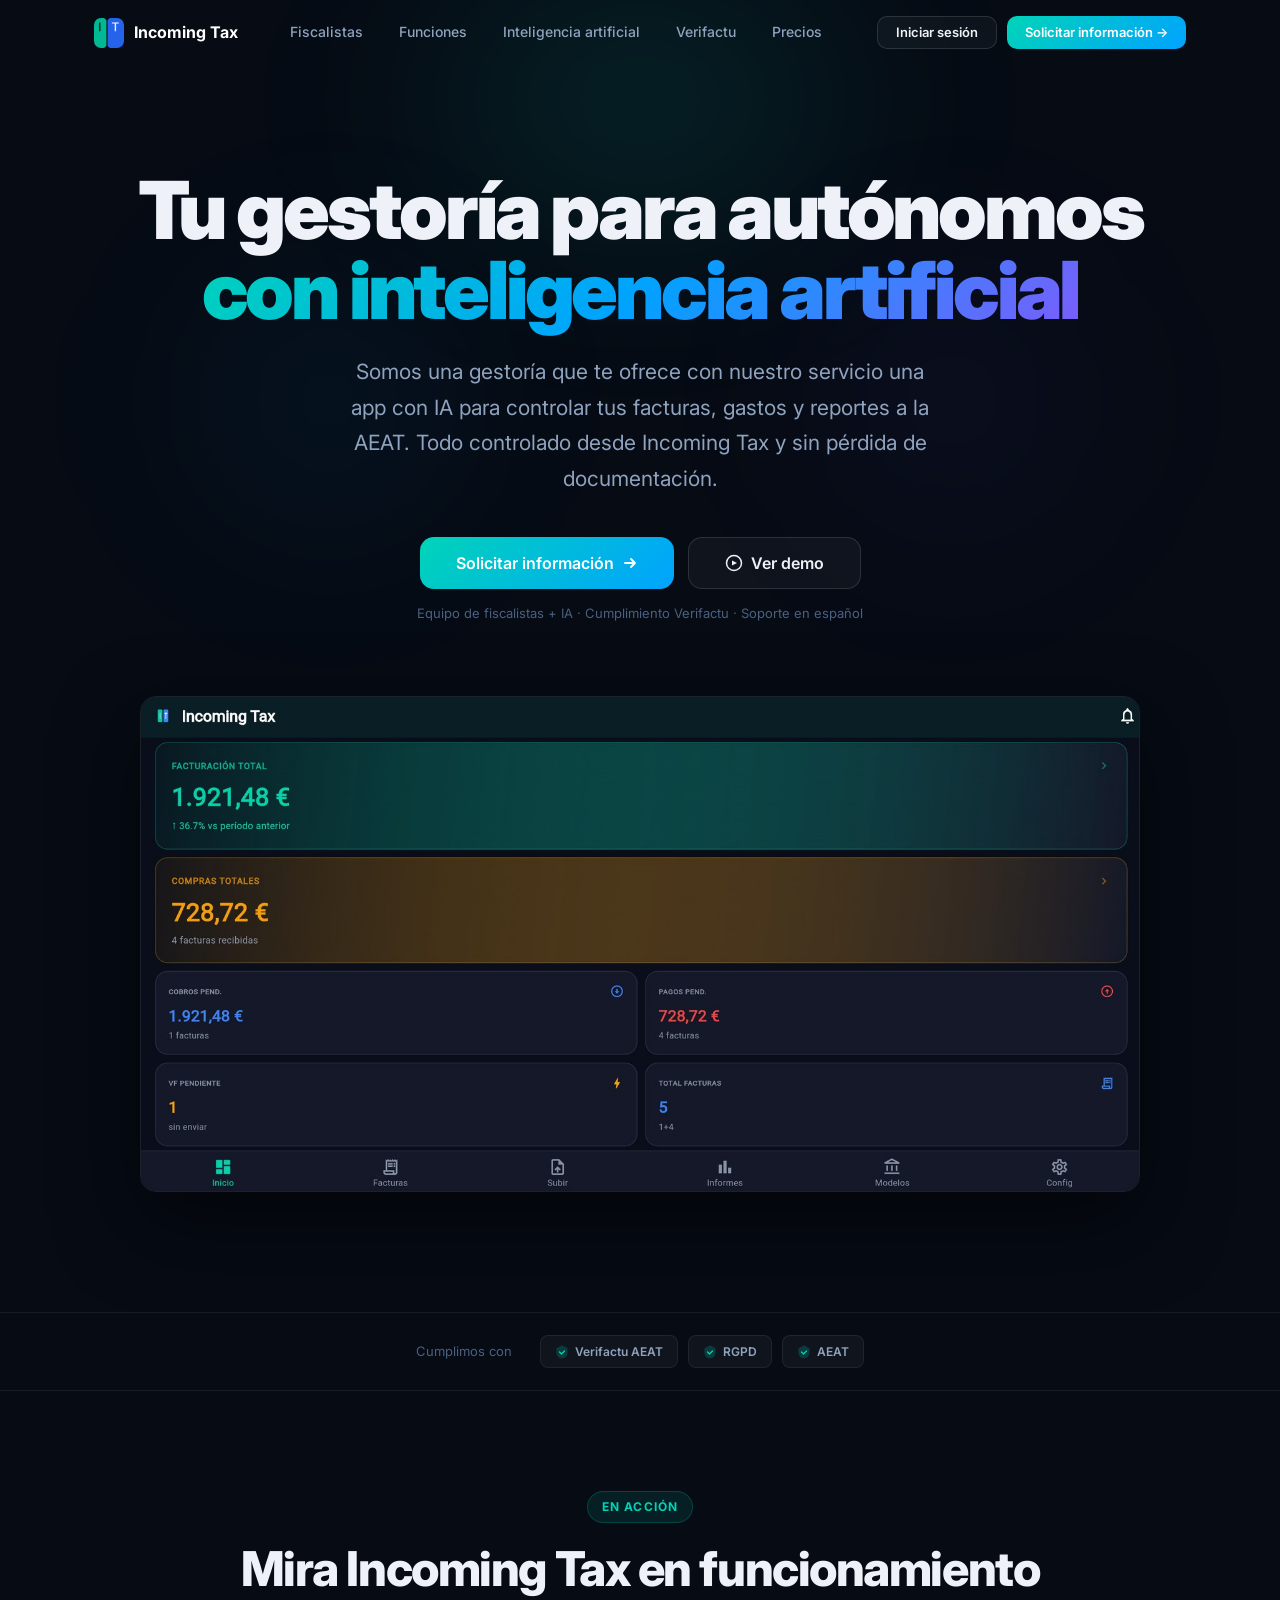
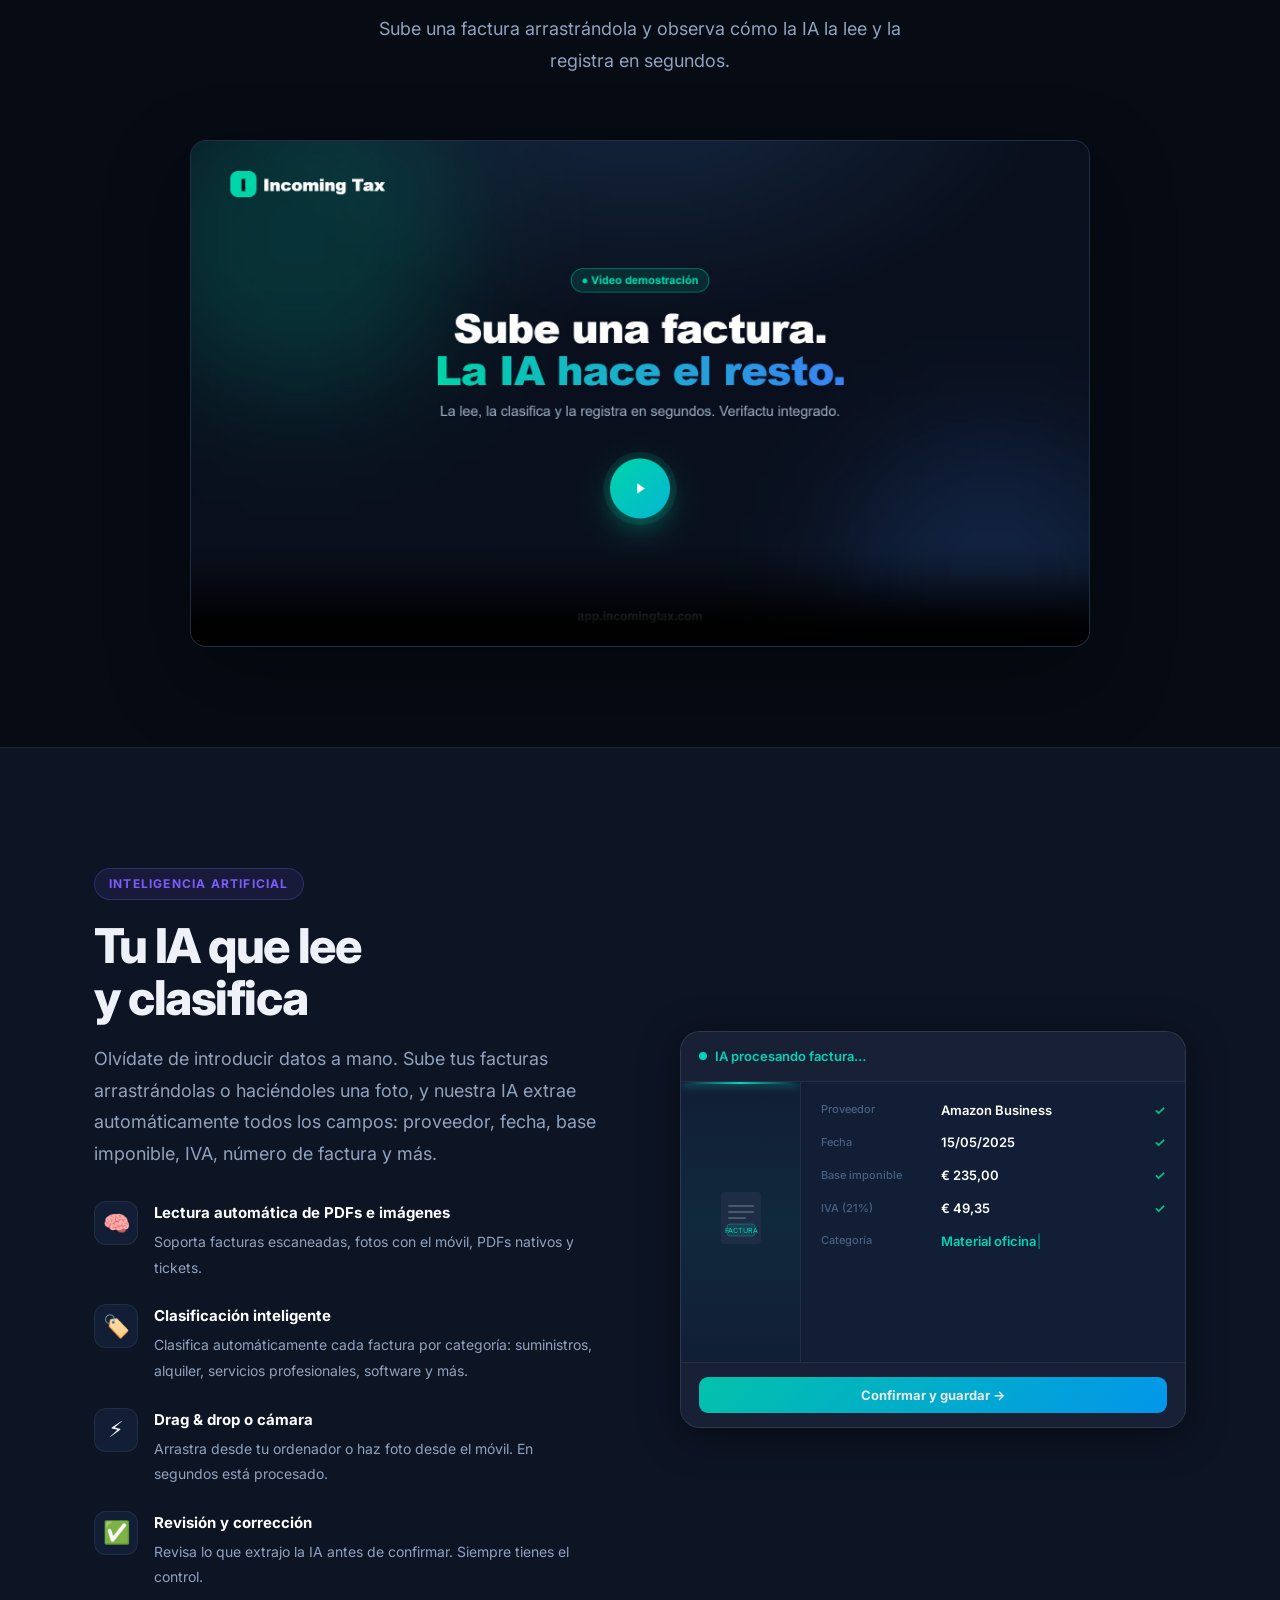
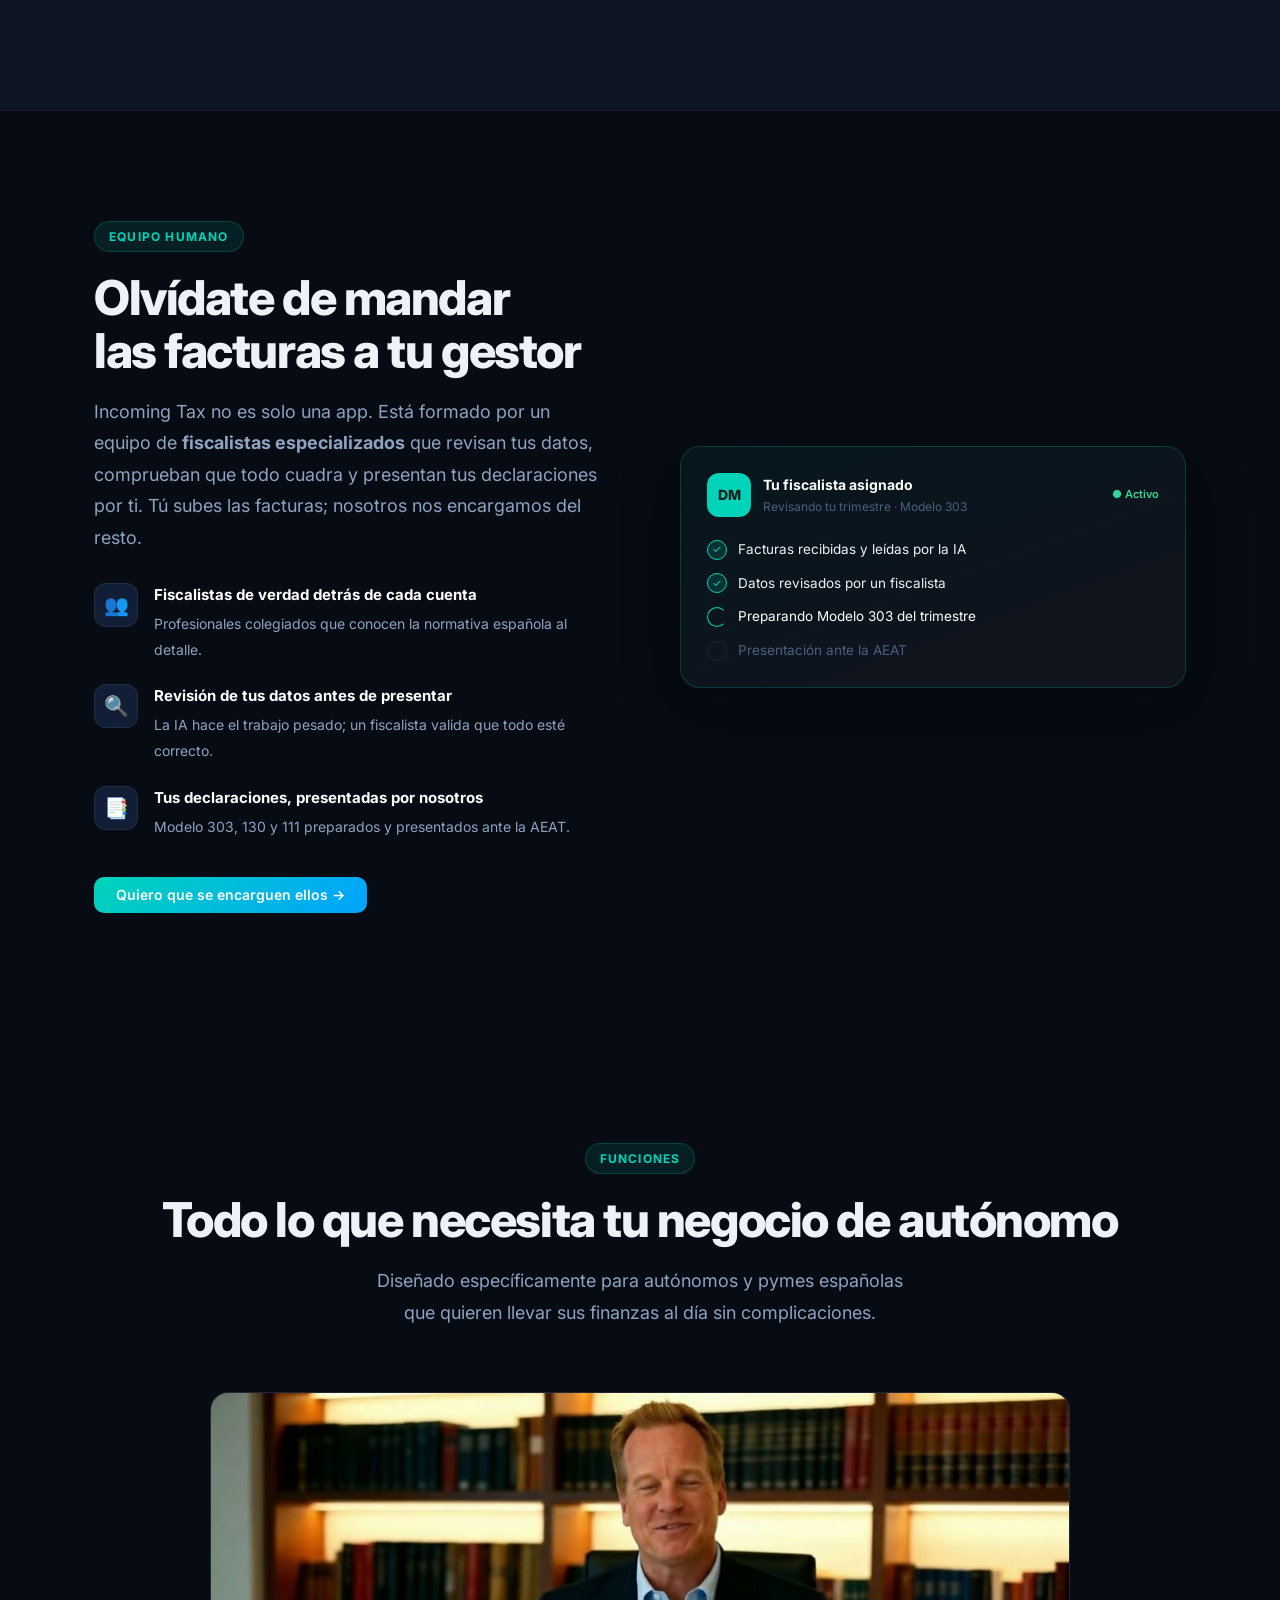
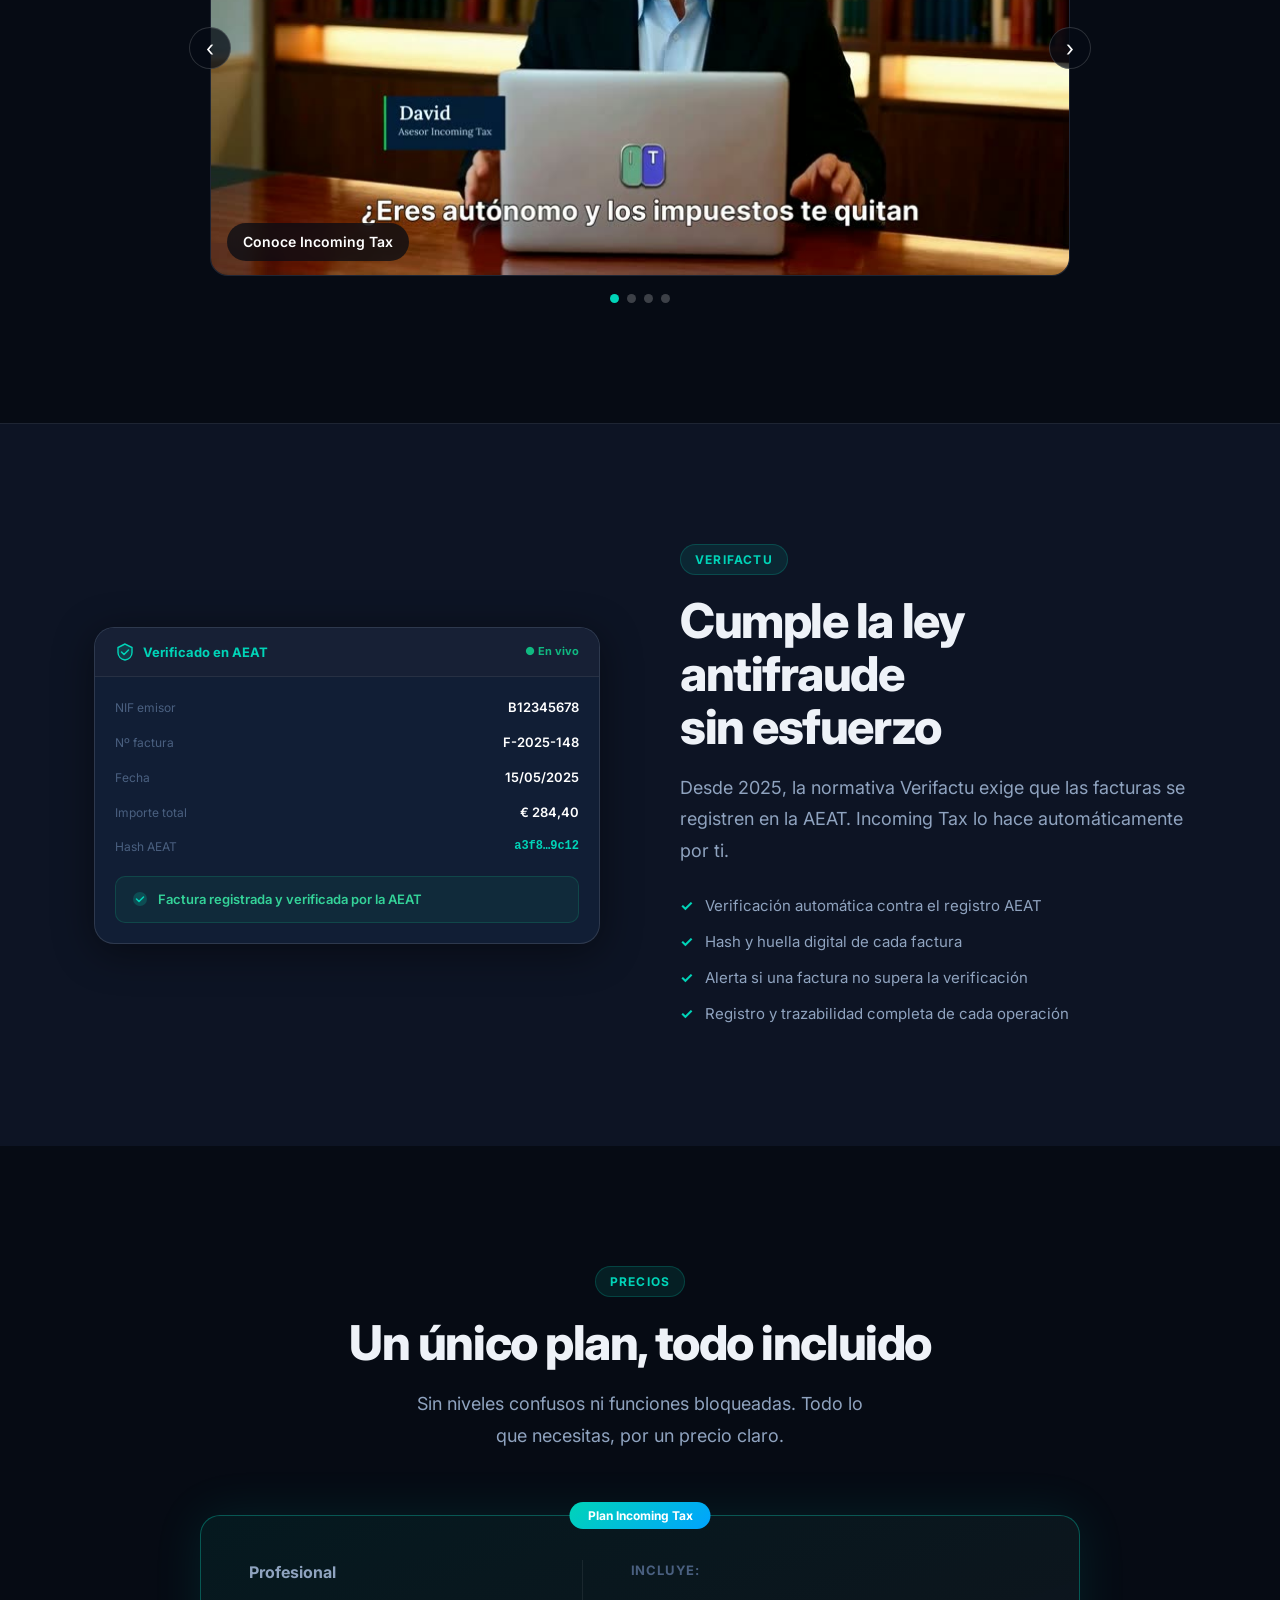
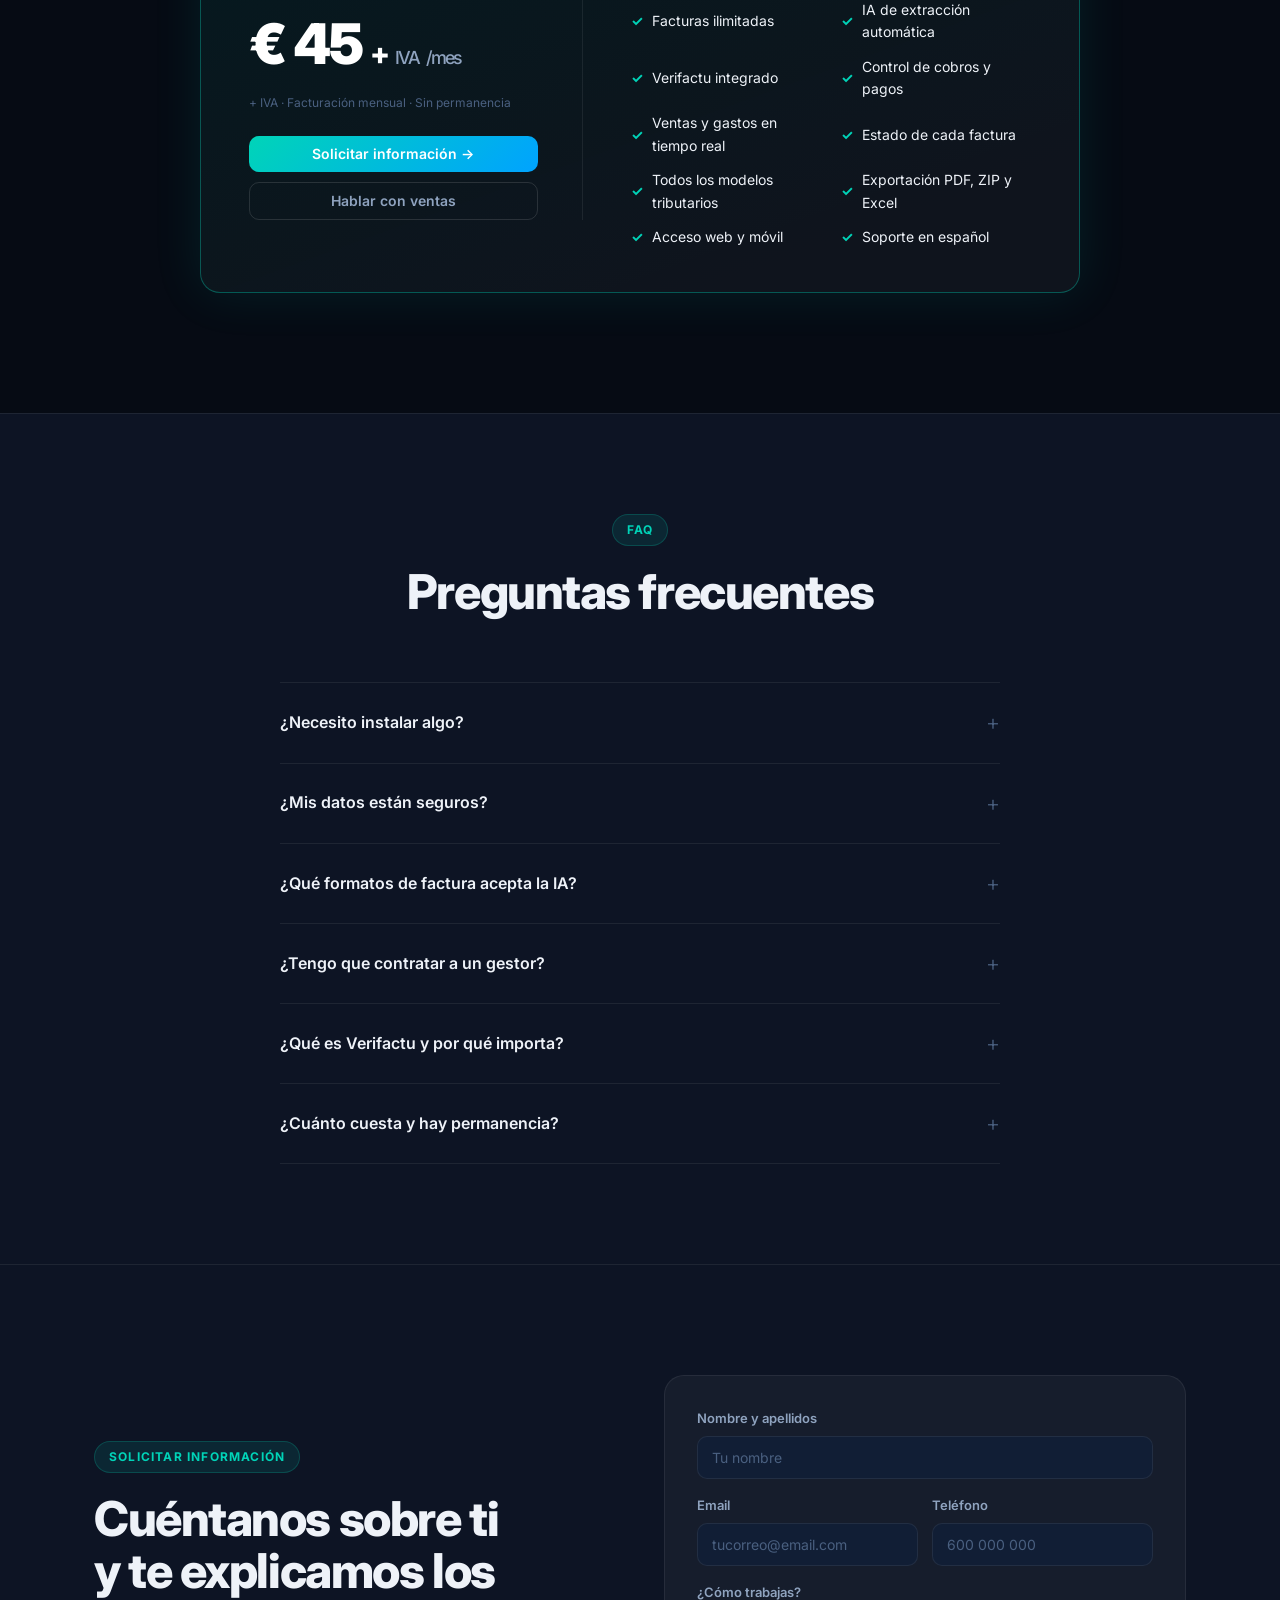
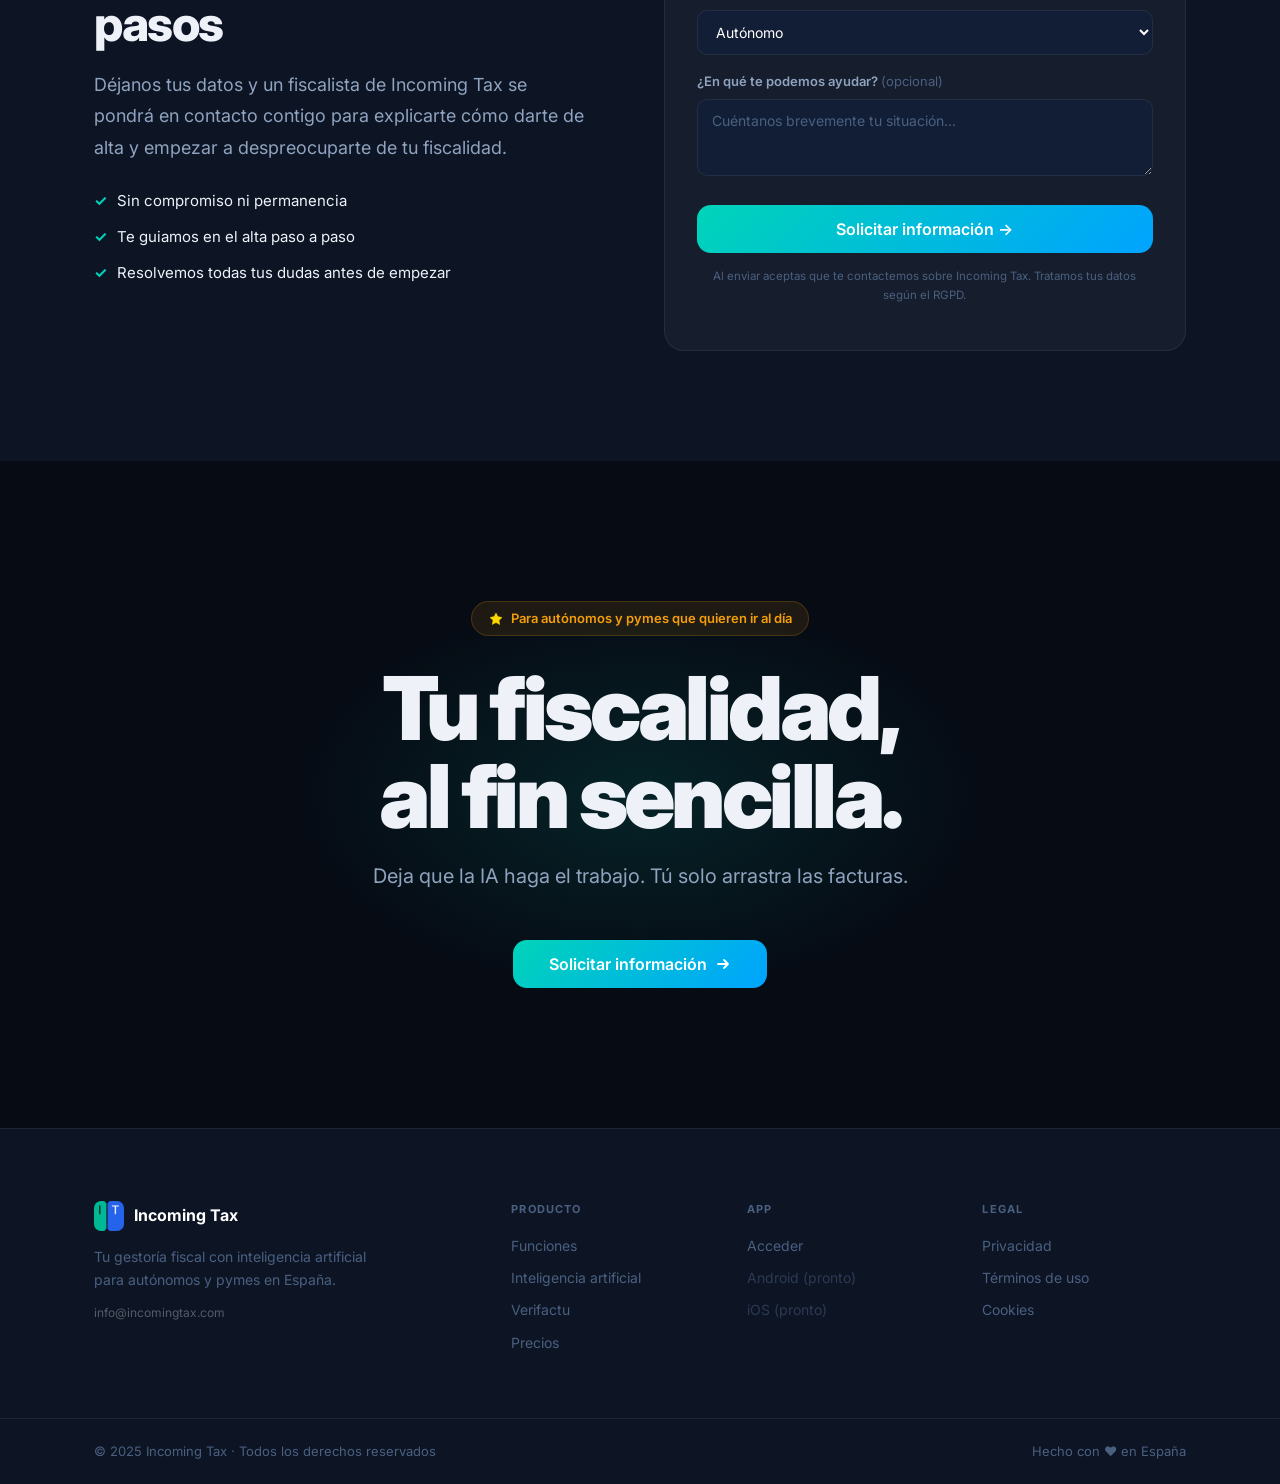
==== index.html @ 14277bed "Simplifica los sellos de cumplimiento: Verifactu AEAT, RGPD y AEAT Quita los sellos de Modelo 303, 1" ====
<!DOCTYPE html>
<html lang="es">
<head>
  <meta charset="UTF-8" />
  <meta name="viewport" content="width=device-width, initial-scale=1.0" />
  <title>Gestoría para autónomos con inteligencia artificial | Incoming Tax</title>
  <meta name="description" content="Gestoría y asesoría fiscal para autónomos con inteligencia artificial. La IA lee tus facturas y prepara tus impuestos: IVA, IRPF y modelos 303, 130, 111 y 115. Verifactu integrado. Online y en español." />
  <meta name="keywords" content="gestoría para autónomos, asesoría fiscal autónomos, gestoría online autónomos, gestoría autónomos IA, modelo 303, modelo 130, IVA autónomo, IRPF autónomo, Verifactu" />
  <meta property="og:title" content="Gestoría para autónomos con IA | Incoming Tax" />
  <meta property="og:description" content="Asesoría fiscal para autónomos con IA: la IA lee tus facturas y prepara tu IVA, IRPF y modelos 303/130/111/115. Verifactu integrado." />
  <meta property="og:type" content="website" />
  <meta property="og:url" content="https://www.incomingtax.com/" />
  <meta property="og:image" content="https://www.incomingtax.com/logo.png" />
  <meta property="og:locale" content="es_ES" />
  <meta name="twitter:card" content="summary_large_image" />
  <meta name="robots" content="index, follow" />
  <link rel="canonical" href="https://www.incomingtax.com/" />
  <link rel="preconnect" href="https://fonts.googleapis.com" />
  <link href="https://fonts.googleapis.com/css2?family=Inter:wght@300;400;500;600;700;800;900&display=swap" rel="stylesheet" />
  <link rel="stylesheet" href="style.css" />
  <link rel="icon" type="image/png" href="logo.png" />
</head>
<body>

  <!-- NAV -->
  <header class="nav" id="nav">
    <div class="nav__inner">
      <a href="#" class="nav__logo">
        <img src="logo.png" alt="Incoming Tax" class="nav__logo-img" />
        <span>Incoming Tax</span>
      </a>
      <nav class="nav__links">
        <a href="#fiscalistas">Fiscalistas</a>
        <a href="#funciones">Funciones</a>
        <a href="#ia">Inteligencia artificial</a>
        <a href="#verifactu">Verifactu</a>
        <a href="#precios">Precios</a>
      </nav>
      <div class="nav__actions">
        <a href="https://app.incomingtax.com" class="btn btn--ghost btn--sm">Iniciar sesión</a>
        <a href="#solicitar" class="btn btn--primary btn--sm">Solicitar información →</a>
      </div>
      <button class="burger" id="burger" aria-label="Menú">
        <span></span><span></span><span></span>
      </button>
    </div>
    <div class="nav__mobile" id="mobileMenu">
      <a href="#fiscalistas">Fiscalistas</a>
      <a href="#funciones">Funciones</a>
      <a href="#ia">Inteligencia artificial</a>
      <a href="#verifactu">Verifactu</a>
      <a href="#precios">Precios</a>
      <a href="https://app.incomingtax.com" class="btn btn--ghost">Iniciar sesión</a>
      <a href="#solicitar" class="btn btn--primary">Solicitar información →</a>
    </div>
  </header>

  <!-- HERO -->
  <section class="hero">
    <div class="hero__glow hero__glow--1"></div>
    <div class="hero__glow hero__glow--2"></div>
    <div class="hero__glow hero__glow--3"></div>
    <div class="container hero__inner">
      <h1 class="hero__title">
        Tu gestoría para autónomos<br>
        <span class="hero__title-gradient">con inteligencia artificial</span>
      </h1>
      <p class="hero__sub">
        Somos una gestoría que te ofrece con nuestro servicio una app con IA para controlar tus facturas, gastos y reportes a la AEAT. Todo controlado desde Incoming Tax y sin pérdida de documentación.
      </p>
      <div class="hero__cta">
        <a href="#solicitar" class="btn btn--primary btn--xl">
          Solicitar información
          <svg width="16" height="16" viewBox="0 0 16 16" fill="none"><path d="M3 8h10M9 4l4 4-4 4" stroke="currentColor" stroke-width="1.8" stroke-linecap="round" stroke-linejoin="round"/></svg>
        </a>
        <a href="#video" class="btn btn--ghost btn--xl">
          <svg width="18" height="18" viewBox="0 0 18 18" fill="none"><circle cx="9" cy="9" r="7.5" stroke="currentColor" stroke-width="1.5"/><path d="M7 6.5L12 9L7 11.5V6.5Z" fill="currentColor"/></svg>
          Ver demo
        </a>
      </div>
      <p class="hero__disclaimer">Equipo de fiscalistas + IA · Cumplimiento Verifactu · Soporte en español</p>

      <!-- CAPTURA REAL DE LA APP -->
      <div class="hero-shot">
        <img src="app-panel.jpg" alt="Panel real de Incoming Tax: facturación, compras, cobros y pagos" />
      </div>
    </div>
  </section>

  <!-- SOCIAL PROOF -->
  <div class="social-proof">
    <div class="container social-proof__inner">
      <span>Cumplimos con</span>
      <div class="badge-row">
        <div class="compliance-badge">
          <svg width="14" height="14" viewBox="0 0 14 14" fill="none"><path d="M7 1L2 3.5v4C2 10.5 4.2 12.8 7 13c2.8-.2 5-2.5 5-5.5v-4L7 1Z" fill="#00D4B8" opacity=".2" stroke="#00D4B8" stroke-width="1.2"/><path d="M4.5 7l2 2 3-3" stroke="#00D4B8" stroke-width="1.3" stroke-linecap="round" stroke-linejoin="round"/></svg>
          Verifactu AEAT
        </div>
        <div class="compliance-badge">
          <svg width="14" height="14" viewBox="0 0 14 14" fill="none"><path d="M7 1L2 3.5v4C2 10.5 4.2 12.8 7 13c2.8-.2 5-2.5 5-5.5v-4L7 1Z" fill="#00D4B8" opacity=".2" stroke="#00D4B8" stroke-width="1.2"/><path d="M4.5 7l2 2 3-3" stroke="#00D4B8" stroke-width="1.3" stroke-linecap="round" stroke-linejoin="round"/></svg>
          RGPD
        </div>
        <div class="compliance-badge">
          <svg width="14" height="14" viewBox="0 0 14 14" fill="none"><path d="M7 1L2 3.5v4C2 10.5 4.2 12.8 7 13c2.8-.2 5-2.5 5-5.5v-4L7 1Z" fill="#00D4B8" opacity=".2" stroke="#00D4B8" stroke-width="1.2"/><path d="M4.5 7l2 2 3-3" stroke="#00D4B8" stroke-width="1.3" stroke-linecap="round" stroke-linejoin="round"/></svg>
          AEAT
        </div>
      </div>
    </div>
  </div>

  <!-- VIDEO DEMO -->
  <section class="video-demo" id="video">
    <div class="container">
      <div class="section-center">
        <div class="label-chip">En acción</div>
        <h2 class="section-title">Mira Incoming Tax en funcionamiento</h2>
        <p class="section-body" style="max-width:560px;margin:0 auto">Sube una factura arrastrándola y observa cómo la IA la lee y la registra en segundos.</p>
      </div>
      <div class="video-frame">
        <div class="video-player" id="videoPlayer">
          <video id="appVideo" controls preload="metadata" playsinline poster="poster.jpg">
            <source src="demo.mp4" type="video/mp4" />
          </video>
        </div>
      </div>
    </div>
  </section>

  <!-- AI SECTION -->
  <section class="ai-section" id="ia">
    <div class="container ai-section__inner">
      <div class="ai-section__text">
        <div class="label-chip label-chip--purple">Inteligencia Artificial</div>
        <h2 class="section-title">Tu IA que lee<br>y clasifica</h2>
        <p class="section-body">Olvídate de introducir datos a mano. Sube tus facturas arrastrándolas o haciéndoles una foto, y nuestra IA extrae automáticamente todos los campos: proveedor, fecha, base imponible, IVA, número de factura y más.</p>
        <ul class="ai-list">
          <li>
            <div class="ai-list__icon">🧠</div>
            <div>
              <strong>Lectura automática de PDFs e imágenes</strong>
              <span>Soporta facturas escaneadas, fotos con el móvil, PDFs nativos y tickets.</span>
            </div>
          </li>
          <li>
            <div class="ai-list__icon">🏷️</div>
            <div>
              <strong>Clasificación inteligente</strong>
              <span>Clasifica automáticamente cada factura por categoría: suministros, alquiler, servicios profesionales, software y más.</span>
            </div>
          </li>
          <li>
            <div class="ai-list__icon">⚡</div>
            <div>
              <strong>Drag & drop o cámara</strong>
              <span>Arrastra desde tu ordenador o haz foto desde el móvil. En segundos está procesado.</span>
            </div>
          </li>
          <li>
            <div class="ai-list__icon">✅</div>
            <div>
              <strong>Revisión y corrección</strong>
              <span>Revisa lo que extrajo la IA antes de confirmar. Siempre tienes el control.</span>
            </div>
          </li>
        </ul>
      </div>
      <div class="ai-section__visual">
        <div class="ai-card">
          <div class="ai-card__header">
            <div class="ai-status">
              <span class="ai-pulse"></span>
              IA procesando factura…
            </div>
          </div>
          <div class="ai-card__body">
            <div class="ai-doc">
              <div class="ai-doc__thumb">
                <svg width="40" height="52" viewBox="0 0 40 52" fill="none"><rect width="40" height="52" rx="4" fill="#1E2D45"/><path d="M8 14h24M8 20h24M8 26h16" stroke="rgba(255,255,255,0.2)" stroke-width="2" stroke-linecap="round"/><rect x="6" y="32" width="28" height="12" rx="3" fill="rgba(0,212,184,0.12)" stroke="rgba(0,212,184,0.3)" stroke-width="1"/><text x="20" y="41" text-anchor="middle" fill="#00D4B8" font-size="7" font-family="Inter">FACTURA</text></svg>
              </div>
              <div class="ai-doc__scan">
                <div class="scan-line"></div>
              </div>
            </div>
            <div class="ai-fields">
              <div class="ai-field ai-field--done">
                <span class="ai-field__label">Proveedor</span>
                <span class="ai-field__val">Amazon Business</span>
                <span class="ai-field__check">✓</span>
              </div>
              <div class="ai-field ai-field--done">
                <span class="ai-field__label">Fecha</span>
                <span class="ai-field__val">15/05/2025</span>
                <span class="ai-field__check">✓</span>
              </div>
              <div class="ai-field ai-field--done">
                <span class="ai-field__label">Base imponible</span>
                <span class="ai-field__val">€ 235,00</span>
                <span class="ai-field__check">✓</span>
              </div>
              <div class="ai-field ai-field--done">
                <span class="ai-field__label">IVA (21%)</span>
                <span class="ai-field__val">€ 49,35</span>
                <span class="ai-field__check">✓</span>
              </div>
              <div class="ai-field ai-field--typing">
                <span class="ai-field__label">Categoría</span>
                <span class="ai-field__val ai-typing">Material oficina<span class="cursor">|</span></span>
              </div>
            </div>
          </div>
          <div class="ai-card__footer">
            <button class="ai-confirm-btn">Confirmar y guardar →</button>
          </div>
        </div>
      </div>
    </div>
  </section>

  <!-- FISCALISTAS -->
  <section class="experts" id="fiscalistas">
    <div class="container experts__inner">
      <div class="experts__text">
        <div class="label-chip label-chip--teal">Equipo humano</div>
        <h2 class="section-title">Olvídate de mandar<br>las facturas a tu gestor</h2>
        <p class="section-body">Incoming Tax no es solo una app. Está formado por un equipo de <strong>fiscalistas especializados</strong> que revisan tus datos, comprueban que todo cuadra y presentan tus declaraciones por ti. Tú subes las facturas; nosotros nos encargamos del resto.</p>
        <ul class="experts__list">
          <li>
            <div class="experts__icon">👥</div>
            <div>
              <strong>Fiscalistas de verdad detrás de cada cuenta</strong>
              <span>Profesionales colegiados que conocen la normativa española al detalle.</span>
            </div>
          </li>
          <li>
            <div class="experts__icon">🔍</div>
            <div>
              <strong>Revisión de tus datos antes de presentar</strong>
              <span>La IA hace el trabajo pesado; un fiscalista valida que todo esté correcto.</span>
            </div>
          </li>
          <li>
            <div class="experts__icon">📑</div>
            <div>
              <strong>Tus declaraciones, presentadas por nosotros</strong>
              <span>Modelo 303, 130 y 111 preparados y presentados ante la AEAT.</span>
            </div>
          </li>
        </ul>
        <a href="#solicitar" class="btn btn--primary" style="margin-top:8px">Quiero que se encarguen ellos →</a>
      </div>
      <div class="experts__visual">
        <div class="experts__card">
          <div class="experts__card-head">
            <span class="experts__avatar" style="background:#00D4B8">DM</span>
            <div>
              <div class="experts__name">Tu fiscalista asignado</div>
              <div class="experts__role">Revisando tu trimestre · Modelo 303</div>
            </div>
            <span class="experts__live">● Activo</span>
          </div>
          <div class="experts__steps">
            <div class="experts__step done"><span>✓</span> Facturas recibidas y leídas por la IA</div>
            <div class="experts__step done"><span>✓</span> Datos revisados por un fiscalista</div>
            <div class="experts__step doing"><span></span> Preparando Modelo 303 del trimestre</div>
            <div class="experts__step"><span></span> Presentación ante la AEAT</div>
          </div>
        </div>
      </div>
    </div>
  </section>

  <!-- FEATURES GRID -->
  <section class="features" id="funciones">
    <div class="container">
      <div class="section-center">
        <div class="label-chip">Funciones</div>
        <h2 class="section-title">Todo lo que necesita tu negocio de autónomo</h2>
        <p class="section-body" style="max-width:540px;margin:0 auto">Diseñado específicamente para autónomos y pymes españolas que quieren llevar sus finanzas al día sin complicaciones.</p>
      </div>
      <div class="video-carousel" id="videoCarousel">
        <button class="vc-arrow vc-arrow--prev" aria-label="Vídeo anterior">&#8249;</button>
        <div class="vc-track">
          <div class="vc-slide" data-full="videos/full-1.mp4" data-title="Conoce Incoming Tax">
            <video class="vc-teaser" src="videos/teaser-1.mp4" poster="videos/poster-1.jpg" muted loop playsinline preload="metadata"></video>
            <div class="vc-caption">Conoce Incoming Tax</div>
            <div class="vc-play">&#9654;</div>
          </div>
          <div class="vc-slide" data-full="videos/full-2.mp4" data-title="Construcción: adiós al caos de facturas">
            <video class="vc-teaser" src="videos/teaser-2.mp4" poster="videos/poster-2.jpg" muted loop playsinline preload="metadata"></video>
            <div class="vc-caption">Construcción: adiós al caos de facturas</div>
            <div class="vc-play">&#9654;</div>
          </div>
          <div class="vc-slide" data-full="videos/full-3.mp4" data-title="Empresaria: liderazgo y control">
            <video class="vc-teaser" src="videos/teaser-3.mp4" poster="videos/poster-3.jpg" muted loop playsinline preload="metadata"></video>
            <div class="vc-caption">Empresaria: liderazgo y control</div>
            <div class="vc-play">&#9654;</div>
          </div>
          <div class="vc-slide" data-full="videos/full-4.mp4" data-title="Peluquería: control total con IA">
            <video class="vc-teaser" src="videos/teaser-4.mp4" poster="videos/poster-4.jpg" muted loop playsinline preload="metadata"></video>
            <div class="vc-caption">Peluquería: control total con IA</div>
            <div class="vc-play">&#9654;</div>
          </div>
        </div>
        <button class="vc-arrow vc-arrow--next" aria-label="Vídeo siguiente">&#8250;</button>
        <div class="vc-dots" role="tablist"></div>
      </div>
      <div class="vc-modal" id="vcModal" hidden>
        <div class="vc-modal__backdrop"></div>
        <div class="vc-modal__box">
          <button class="vc-modal__close" aria-label="Cerrar">&#10005;</button>
          <video id="vcModalVideo" controls playsinline></video>
        </div>
      </div>
      </div>
    </div>
  </section>

  <!-- VERIFACTU -->
  <section class="verifactu" id="verifactu">
    <div class="container verifactu__inner">
      <div class="verifactu__visual">
        <div class="vf-card">
          <div class="vf-card__header">
            <div class="vf-logo">
              <svg width="20" height="20" viewBox="0 0 20 20" fill="none"><path d="M10 2L3 5.5v5C3 14.5 6 17.4 10 18c4-.6 7-3.5 7-7.5v-5L10 2Z" fill="rgba(0,212,184,0.15)" stroke="#00D4B8" stroke-width="1.4"/><path d="M6.5 10l2.5 2.5 4.5-4.5" stroke="#00D4B8" stroke-width="1.5" stroke-linecap="round" stroke-linejoin="round"/></svg>
              Verificado en AEAT
            </div>
            <span class="vf-live">● En vivo</span>
          </div>
          <div class="vf-rows">
            <div class="vf-row">
              <span class="vf-row__label">NIF emisor</span>
              <span class="vf-row__val">B12345678</span>
            </div>
            <div class="vf-row">
              <span class="vf-row__label">Nº factura</span>
              <span class="vf-row__val">F-2025-148</span>
            </div>
            <div class="vf-row">
              <span class="vf-row__label">Fecha</span>
              <span class="vf-row__val">15/05/2025</span>
            </div>
            <div class="vf-row">
              <span class="vf-row__label">Importe total</span>
              <span class="vf-row__val">€ 284,40</span>
            </div>
            <div class="vf-row">
              <span class="vf-row__label">Hash AEAT</span>
              <span class="vf-row__val vf-hash">a3f8…9c12</span>
            </div>
          </div>
          <div class="vf-status">
            <svg width="16" height="16" viewBox="0 0 16 16" fill="none"><circle cx="8" cy="8" r="7" fill="#00D4B8" opacity=".2"/><path d="M4.5 8l2.5 2.5 4.5-4.5" stroke="#00D4B8" stroke-width="1.5" stroke-linecap="round" stroke-linejoin="round"/></svg>
            Factura registrada y verificada por la AEAT
          </div>
        </div>
      </div>
      <div class="verifactu__text">
        <div class="label-chip label-chip--teal">Verifactu</div>
        <h2 class="section-title">Cumple la ley antifraude<br>sin esfuerzo</h2>
        <p class="section-body">Desde 2025, la normativa Verifactu exige que las facturas se registren en la AEAT. Incoming Tax lo hace automáticamente por ti.</p>
        <ul class="vf-list">
          <li><span>✓</span> Verificación automática contra el registro AEAT</li>
          <li><span>✓</span> Hash y huella digital de cada factura</li>
          <li><span>✓</span> Alerta si una factura no supera la verificación</li>
          <li><span>✓</span> Registro y trazabilidad completa de cada operación</li>
        </ul>
      </div>
    </div>
  </section>

  <!-- PRECIOS -->
  <section class="pricing" id="precios">
    <div class="container">
      <div class="section-center">
        <div class="label-chip">Precios</div>
        <h2 class="section-title">Un único plan, todo incluido</h2>
        <p class="section-body" style="max-width:480px;margin:0 auto">Sin niveles confusos ni funciones bloqueadas. Todo lo que necesitas, por un precio claro.</p>
      </div>
      <div class="pricing-single">
        <div class="price-card price-card--featured price-card--single">
          <div class="price-card__badge">Plan Incoming Tax</div>
          <div class="price-single__layout">
            <div class="price-single__left">
              <div class="price-card__name">Profesional</div>
              <div class="price-card__price">€ 45 <span class="price-card__plus">+</span> <span>IVA</span> <span>/mes</span></div>
              <div class="price-card__sub">+ IVA · Facturación mensual · Sin permanencia</div>
              <a href="#solicitar" class="btn btn--primary btn--full" style="margin-top:24px">Solicitar información →</a>
              <a href="mailto:dmorenog@incomingtax.com" class="btn btn--outline btn--full" style="margin-top:10px">Hablar con ventas</a>
            </div>
            <div class="price-single__right">
              <div class="price-single__title">Incluye:</div>
              <ul class="price-features price-features--grid">
                <li class="ok">Facturas ilimitadas</li>
                <li class="ok">IA de extracción automática</li>
                <li class="ok">Verifactu integrado</li>
                <li class="ok">Control de cobros y pagos</li>
                <li class="ok">Ventas y gastos en tiempo real</li>
                <li class="ok">Estado de cada factura</li>
                <li class="ok">Todos los modelos tributarios</li>
                <li class="ok">Exportación PDF, ZIP y Excel</li>
                <li class="ok">Acceso web y móvil</li>
                <li class="ok">Soporte en español</li>
              </ul>
            </div>
          </div>
        </div>
      </div>
    </div>
  </section>

  <!-- FAQ -->
  <section class="faq">
    <div class="container faq__inner">
      <div class="section-center">
        <div class="label-chip">FAQ</div>
        <h2 class="section-title">Preguntas frecuentes</h2>
      </div>
      <div class="faq-list">
        <details class="faq-item">
          <summary>¿Necesito instalar algo?</summary>
          <p>No. Incoming Tax funciona directamente en tu navegador. También puedes acceder desde el móvil con la misma URL — funciona como una app nativa.</p>
        </details>
        <details class="faq-item">
          <summary>¿Mis datos están seguros?</summary>
          <p>Sí. Todos los datos se almacenan cifrados en servidores en Europa. Cumplimos el RGPD desde el primer día. Nunca vendemos ni compartimos tus datos.</p>
        </details>
        <details class="faq-item">
          <summary>¿Qué formatos de factura acepta la IA?</summary>
          <p>PDF nativos, PDFs escaneados, JPG, PNG y fotos hechas con el móvil. Si la factura es legible, la IA la procesa.</p>
        </details>
        <details class="faq-item">
          <summary>¿Tengo que contratar a un gestor?</summary>
          <p>Incoming Tax no sustituye a un asesor fiscal para casos complejos, pero para la gran mayoría de autónomos y pymes pequeñas es suficiente para llevar las cuentas al día y presentar las declaraciones trimestrales.</p>
        </details>
        <details class="faq-item">
          <summary>¿Qué es Verifactu y por qué importa?</summary>
          <p>Verifactu es el sistema de la AEAT que exige registrar cada factura emitida en tiempo real. Es obligatorio a partir de 2025 para muchas empresas. Incoming Tax lo gestiona automáticamente para que no tengas que preocuparte.</p>
        </details>
        <details class="faq-item">
          <summary>¿Cuánto cuesta y hay permanencia?</summary>
          <p>El plan Profesional cuesta 45 € al mes + IVA, con todas las funciones incluidas. Sin permanencia: puedes cancelar cuando quieras y mantienes el acceso hasta el final del período pagado.</p>
        </details>
      </div>
    </div>
  </section>

  <!-- SOLICITAR ACCESO (FORMULARIO) -->
  <section class="access" id="solicitar">
    <div class="container access__inner">
      <div class="access__text">
        <div class="label-chip label-chip--teal">Solicitar información</div>
        <h2 class="section-title">Cuéntanos sobre ti<br>y te explicamos los pasos</h2>
        <p class="section-body">Déjanos tus datos y un fiscalista de Incoming Tax se pondrá en contacto contigo para explicarte cómo darte de alta y empezar a despreocuparte de tu fiscalidad.</p>
        <ul class="access__points">
          <li><span>✓</span> Sin compromiso ni permanencia</li>
          <li><span>✓</span> Te guiamos en el alta paso a paso</li>
          <li><span>✓</span> Resolvemos todas tus dudas antes de empezar</li>
        </ul>
      </div>
      <div class="access__form-wrap">
        <form class="access-form" id="accessForm" action="https://formspree.io/f/mjgzdjvb" method="POST">
          <div class="access-form__row">
            <label>Nombre y apellidos
              <input type="text" name="nombre" required placeholder="Tu nombre" />
            </label>
          </div>
          <div class="access-form__row access-form__row--2">
            <label>Email
              <input type="email" name="email" required placeholder="tucorreo@email.com" />
            </label>
            <label>Teléfono
              <input type="tel" name="telefono" placeholder="600 000 000" />
            </label>
          </div>
          <div class="access-form__row">
            <label>¿Cómo trabajas?
              <select name="tipo">
                <option value="Autónomo">Autónomo</option>
                <option value="Pyme / Sociedad">Pyme / Sociedad</option>
                <option value="Aún no estoy dado de alta">Aún no estoy dado de alta</option>
                <option value="Otro">Otro</option>
              </select>
            </label>
          </div>
          <div class="access-form__row">
            <label>¿En qué te podemos ayudar? <span class="opt">(opcional)</span>
              <textarea name="mensaje" rows="3" placeholder="Cuéntanos brevemente tu situación..."></textarea>
            </label>
          </div>
          <input type="hidden" name="_subject" value="Nueva solicitud de acceso · Incoming Tax" />
          <button type="submit" class="btn btn--primary btn--full btn--xl">Solicitar información →</button>
          <p class="access-form__legal">Al enviar aceptas que te contactemos sobre Incoming Tax. Tratamos tus datos según el RGPD.</p>
          <p class="access-form__msg" id="formMsg" role="status"></p>
        </form>
      </div>
    </div>
  </section>

  <!-- FINAL CTA -->
  <section class="final-cta">
    <div class="final-cta__glow"></div>
    <div class="container final-cta__inner">
      <div class="final-cta__badge">
        <svg width="16" height="16" viewBox="0 0 16 16" fill="none"><path d="M8 2l1.8 3.6L14 6.5l-3 2.9.7 4.1L8 11.5l-3.7 1.9.7-4.1L2 6.5l4.2-.9L8 2Z" fill="#FFD700" stroke="#FFD700" stroke-width=".5" stroke-linejoin="round"/></svg>
        Para autónomos y pymes que quieren ir al día
      </div>
      <h2 class="final-cta__title">Tu fiscalidad,<br>al fin sencilla.</h2>
      <p class="final-cta__sub">Deja que la IA haga el trabajo. Tú solo arrastra las facturas.</p>
      <a href="#solicitar" class="btn btn--primary btn--xl">
        Solicitar información
        <svg width="16" height="16" viewBox="0 0 16 16" fill="none"><path d="M3 8h10M9 4l4 4-4 4" stroke="currentColor" stroke-width="1.8" stroke-linecap="round" stroke-linejoin="round"/></svg>
      </a>
    </div>
  </section>

  <!-- FOOTER -->
  <footer class="footer">
    <div class="container footer__inner">
      <div class="footer__brand">
        <a href="#" class="nav__logo">
          <img src="logo.png" alt="Incoming Tax" class="nav__logo-img" />
          <span style="color:#fff;font-size:16px;font-weight:700">Incoming Tax</span>
        </a>
        <p>Tu gestoría fiscal con inteligencia artificial<br>para autónomos y pymes en España.</p>
        <p style="margin-top:12px;color:rgba(255,255,255,0.3);font-size:12px">info@incomingtax.com</p>
      </div>
      <div class="footer__nav">
        <div class="footer__col">
          <h5>Producto</h5>
          <a href="#funciones">Funciones</a>
          <a href="#ia">Inteligencia artificial</a>
          <a href="#verifactu">Verifactu</a>
          <a href="#precios">Precios</a>
        </div>
        <div class="footer__col">
          <h5>App</h5>
          <a href="https://app.incomingtax.com">Acceder</a>
          <span class="footer__soon">Android (pronto)</span>
          <span class="footer__soon">iOS (pronto)</span>
        </div>
        <div class="footer__col">
          <h5>Legal</h5>
          <a href="/privacidad.html">Privacidad</a>
          <a href="/terminos.html">Términos de uso</a>
          <a href="/cookies.html">Cookies</a>
        </div>
      </div>
    </div>
    <div class="footer__bottom">
      <div class="container">
        <span>© 2025 Incoming Tax · Todos los derechos reservados</span>
        <span>Hecho con ♥ en España</span>
      </div>
    </div>
  </footer>

  <script src="app.js"></script>
</body>
</html>
---- style.css ----
/* =========================================
   INCOMINGTAX — PROFESSIONAL DESIGN SYSTEM
   ========================================= */

:root {
  --teal:       #00D4B8;
  --teal-d:     #00B89E;
  --teal-glow:  rgba(0,212,184,0.18);
  --blue:       #00A3FF;
  --purple:     #7C5CFC;
  --orange:     #FF7043;
  --green:      #10B981;
  --red:        #EF4444;
  --yellow:     #F59E0B;

  --bg:         #060B14;
  --bg2:        #0D1424;
  --bg3:        #111E35;
  --bg4:        #172035;
  --card:       rgba(255,255,255,0.04);
  --card-hover: rgba(255,255,255,0.06);
  --border:     rgba(255,255,255,0.07);
  --border2:    rgba(255,255,255,0.12);

  --text:       #EEF2F8;
  --text-2:     #8FA3BF;
  --text-3:     #4A6080;
  --white:      #FFFFFF;

  --font:       'Inter', system-ui, -apple-system, sans-serif;
  --r:          14px;
  --r-sm:       10px;
  --r-lg:       20px;
  --r-xl:       28px;
  --shadow:     0 8px 40px rgba(0,0,0,0.45);
  --shadow-teal: 0 0 60px rgba(0,212,184,0.15);
}

*, *::before, *::after { box-sizing: border-box; margin: 0; padding: 0; }
html { scroll-behavior: smooth; font-size: 16px; }
body {
  background: var(--bg);
  color: var(--text);
  font-family: var(--font);
  line-height: 1.6;
  -webkit-font-smoothing: antialiased;
  overflow-x: hidden;
}
a { color: inherit; text-decoration: none; }
button { cursor: pointer; font-family: var(--font); }

.container { max-width: 1140px; margin: 0 auto; padding: 0 24px; }
.section-center { text-align: center; margin-bottom: 64px; }

/* ===================== TYPOGRAPHY ===================== */
.section-title {
  font-size: clamp(30px, 4.5vw, 48px);
  font-weight: 800;
  letter-spacing: -0.03em;
  line-height: 1.1;
  margin-bottom: 18px;
}
.section-body {
  font-size: 18px;
  color: var(--text-2);
  line-height: 1.75;
}
.label-chip {
  display: inline-flex;
  align-items: center;
  gap: 6px;
  font-size: 12px;
  font-weight: 700;
  letter-spacing: 0.1em;
  text-transform: uppercase;
  color: var(--teal);
  background: rgba(0,212,184,0.1);
  border: 1px solid rgba(0,212,184,0.2);
  padding: 5px 14px;
  border-radius: 100px;
  margin-bottom: 20px;
}
.label-chip--purple { color: var(--purple); background: rgba(124,92,252,0.1); border-color: rgba(124,92,252,0.25); }
.label-chip--teal   { color: var(--teal); }

/* ===================== BUTTONS ===================== */
.btn {
  display: inline-flex;
  align-items: center;
  justify-content: center;
  gap: 8px;
  padding: 11px 22px;
  border-radius: var(--r-sm);
  font-size: 14px;
  font-weight: 600;
  border: none;
  cursor: pointer;
  transition: all 0.2s ease;
  white-space: nowrap;
  line-height: 1;
}
.btn--primary {
  background: linear-gradient(135deg, var(--teal) 0%, var(--blue) 100%);
  color: #fff;
  box-shadow: 0 0 0 0 rgba(0,212,184,0);
}
.btn--primary:hover {
  transform: translateY(-1px);
  box-shadow: 0 8px 30px rgba(0,212,184,0.35);
}
.btn--ghost {
  background: var(--card);
  color: var(--text);
  border: 1px solid var(--border2);
}
.btn--ghost:hover { background: var(--card-hover); border-color: rgba(255,255,255,0.2); }
.btn--outline {
  background: transparent;
  color: var(--text-2);
  border: 1px solid var(--border2);
}
.btn--outline:hover { color: var(--white); border-color: rgba(255,255,255,0.3); }
.btn--sm  { padding: 9px 18px; font-size: 13px; }
.btn--xl  { padding: 16px 36px; font-size: 16px; border-radius: var(--r); }
.btn--full { width: 100%; }

/* ===================== NAV ===================== */
.nav {
  position: fixed; top: 0; left: 0; right: 0; z-index: 200;
  transition: background 0.3s, border-color 0.3s;
  border-bottom: 1px solid transparent;
}
.nav.scrolled {
  background: rgba(6,11,20,0.88);
  backdrop-filter: blur(16px) saturate(1.5);
  border-bottom-color: var(--border);
}
.nav__inner {
  max-width: 1140px; margin: 0 auto; padding: 16px 24px;
  display: flex; align-items: center; gap: 0;
}
.nav__logo {
  display: flex; align-items: center; gap: 10px;
  font-size: 16px; font-weight: 700; color: var(--white);
  flex-shrink: 0;
}
.nav__logo-img {
  width: 30px; height: 30px;
  border-radius: 7px;
  object-fit: contain;
  display: block;
}
.nav__links {
  display: flex; gap: 36px; margin-left: 52px;
}
.nav__links a { font-size: 14px; color: var(--text-2); font-weight: 500; transition: color 0.2s; }
.nav__links a:hover { color: var(--white); }
.nav__actions { display: flex; gap: 10px; margin-left: auto; }
.burger {
  display: none; flex-direction: column; gap: 5px;
  background: none; border: none; padding: 4px; margin-left: auto;
}
.burger span { display: block; width: 22px; height: 2px; background: var(--text-2); border-radius: 2px; transition: all 0.3s; }
.nav__mobile {
  display: none; flex-direction: column; gap: 6px;
  padding: 16px 24px 24px;
  background: var(--bg2); border-top: 1px solid var(--border);
}
.nav__mobile a { padding: 8px 0; color: var(--text-2); font-size: 15px; }
.nav__mobile .btn { margin-top: 6px; }
.nav__mobile.open { display: flex; }

/* ===================== HERO ===================== */
.hero {
  position: relative; padding: 170px 0 120px;
  text-align: center; overflow: hidden;
}
.hero__glow {
  position: absolute; border-radius: 50%;
  filter: blur(80px); pointer-events: none;
}
.hero__glow--1 {
  width: 600px; height: 400px;
  top: -100px; left: 50%; transform: translateX(-50%);
  background: radial-gradient(ellipse, rgba(0,212,184,0.15) 0%, transparent 70%);
}
.hero__glow--2 {
  width: 400px; height: 400px;
  top: 200px; left: 10%;
  background: radial-gradient(ellipse, rgba(0,163,255,0.08) 0%, transparent 70%);
}
.hero__glow--3 {
  width: 400px; height: 400px;
  top: 200px; right: 10%;
  background: radial-gradient(ellipse, rgba(124,92,252,0.07) 0%, transparent 70%);
}
.hero__inner { position: relative; z-index: 1; }
.hero__pill {
  display: inline-flex; align-items: center; gap: 8px;
  background: rgba(0,212,184,0.08);
  border: 1px solid rgba(0,212,184,0.2);
  color: var(--teal); font-size: 13px; font-weight: 600;
  padding: 7px 16px; border-radius: 100px;
  margin-bottom: 32px;
  transition: background 0.2s;
}
.hero__pill:hover { background: rgba(0,212,184,0.14); }
.pill__dot {
  width: 6px; height: 6px; border-radius: 50%;
  background: var(--teal);
  box-shadow: 0 0 8px var(--teal);
  animation: pulse 2s infinite;
}
@keyframes pulse {
  0%, 100% { opacity: 1; transform: scale(1); }
  50% { opacity: 0.5; transform: scale(0.8); }
}
.pill__arrow { font-size: 14px; }
.hero__title {
  font-size: clamp(42px, 7vw, 80px);
  font-weight: 900;
  letter-spacing: -0.04em;
  line-height: 1.0;
  margin-bottom: 24px;
}
.hero__title-gradient {
  background: linear-gradient(135deg, var(--teal) 0%, var(--blue) 50%, var(--purple) 100%);
  -webkit-background-clip: text; -webkit-text-fill-color: transparent;
  background-clip: text;
}
.hero__sub {
  font-size: clamp(17px, 2.2vw, 21px);
  color: var(--text-2); max-width: 600px;
  margin: 0 auto 40px; line-height: 1.7;
}
.hero__cta { display: flex; gap: 14px; justify-content: center; flex-wrap: wrap; margin-bottom: 14px; }
.hero__disclaimer { font-size: 13px; color: var(--text-3); margin-bottom: 72px; }

/* --- Dashboard mockup --- */
.dashboard {
  background: var(--bg2);
  border: 1px solid var(--border2);
  border-radius: var(--r-xl);
  overflow: hidden;
  max-width: 900px;
  margin: 0 auto;
  box-shadow: var(--shadow), var(--shadow-teal);
  position: relative;
}
.dashboard__chrome {
  background: var(--bg3);
  padding: 12px 18px;
  display: flex;
  align-items: center;
  gap: 12px;
  border-bottom: 1px solid var(--border);
}
.chrome__dots { display: flex; gap: 7px; }
.chrome__dots span { width: 12px; height: 12px; border-radius: 50%; }
.chrome__dots span:nth-child(1) { background: #FF5F57; }
.chrome__dots span:nth-child(2) { background: #FFBD2E; }
.chrome__dots span:nth-child(3) { background: #28CA41; }
.chrome__url {
  background: rgba(255,255,255,0.06);
  border: 1px solid var(--border);
  border-radius: 8px;
  padding: 5px 16px;
  font-size: 12px;
  color: var(--text-3);
  margin-left: 8px;
}
.chrome__actions { margin-left: auto; }
.dashboard__body { display: flex; min-height: 320px; }

/* Sidebar */
.dash-sidebar {
  width: 160px; flex-shrink: 0;
  background: var(--bg3);
  border-right: 1px solid var(--border);
  padding: 16px 10px;
  display: flex; flex-direction: column; gap: 3px;
}
.dash-nav-item {
  display: flex; align-items: center; gap: 9px;
  padding: 9px 12px; border-radius: 9px;
  font-size: 13px; color: var(--text-3);
  cursor: default; transition: background 0.2s;
}
.dash-nav-item--active {
  background: rgba(0,212,184,0.1);
  color: var(--teal); font-weight: 600;
}
.dash-nav-item svg { flex-shrink: 0; }

/* Main area */
.dash-main { flex: 1; padding: 20px 24px; overflow: hidden; }
.dash-header { display: flex; align-items: center; justify-content: space-between; margin-bottom: 20px; }
.dash-greeting { font-size: 16px; font-weight: 700; color: var(--white); }
.dash-period { font-size: 12px; color: var(--text-3); margin-top: 2px; }
.dash-upload-btn {
  display: flex; align-items: center; gap: 7px;
  background: linear-gradient(135deg, var(--teal), var(--blue));
  color: #fff; font-size: 12px; font-weight: 600;
  padding: 8px 14px; border-radius: 8px;
  cursor: default;
}

/* KPIs */
.kpi-grid { display: grid; grid-template-columns: repeat(4, 1fr); gap: 12px; margin-bottom: 20px; }
.kpi {
  border-radius: 12px; padding: 14px 16px;
  border: 1px solid var(--border);
  background: var(--bg3);
}
.kpi__label { font-size: 11px; color: var(--text-3); margin-bottom: 6px; text-transform: uppercase; letter-spacing: 0.06em; }
.kpi__val { font-size: 19px; font-weight: 800; color: var(--white); margin-bottom: 4px; }
.kpi__delta { font-size: 11px; color: var(--text-3); }
.kpi__delta.up { color: var(--green); }
.kpi__delta.down { color: var(--red); }
.kpi--green .kpi__val { color: #4ade80; }
.kpi--red   .kpi__val { color: #f87171; }
.kpi--blue  .kpi__val { color: #60a5fa; }
.kpi--orange .kpi__val { color: #fb923c; }

/* Invoice table */
.invoice-table { border: 1px solid var(--border); border-radius: 10px; overflow: hidden; }
.invoice-table__head {
  display: grid; grid-template-columns: 1fr 2fr 1fr 1fr;
  padding: 9px 16px;
  background: var(--bg3);
  border-bottom: 1px solid var(--border);
  font-size: 11px; font-weight: 600;
  color: var(--text-3); text-transform: uppercase; letter-spacing: 0.07em;
}
.invoice-row {
  display: grid; grid-template-columns: 1fr 2fr 1fr 1fr;
  align-items: center;
  padding: 10px 16px;
  border-bottom: 1px solid var(--border);
  font-size: 13px; color: var(--text-2);
  transition: background 0.15s;
}
.invoice-row:last-child { border: none; }
.invoice-row:hover { background: var(--card); }
.inv-num { color: var(--text-3); font-size: 12px; font-family: monospace; }
.inv-provider { display: flex; align-items: center; gap: 8px; }
.inv-avatar {
  width: 24px; height: 24px; border-radius: 6px;
  display: flex; align-items: center; justify-content: center;
  font-size: 11px; font-weight: 700; color: #fff;
  flex-shrink: 0;
}
.inv-amount { font-weight: 600; color: var(--white); }
.inv-badge {
  display: inline-flex; align-items: center; gap: 4px;
  font-size: 11px; font-weight: 600;
  padding: 3px 9px; border-radius: 100px;
}
.inv-badge--ok { background: rgba(16,185,129,0.12); color: #34d399; border: 1px solid rgba(16,185,129,0.2); }
.inv-badge--pending { background: rgba(245,158,11,0.12); color: #fbbf24; border: 1px solid rgba(245,158,11,0.2); }

.drag-hint {
  position: absolute; bottom: 18px; right: 20px;
  display: flex; align-items: center; gap: 8px;
  background: rgba(0,212,184,0.1);
  border: 1px dashed rgba(0,212,184,0.35);
  color: var(--teal); font-size: 12px; font-weight: 600;
  padding: 8px 16px; border-radius: 10px;
  animation: float 3s ease-in-out infinite;
}
@keyframes float {
  0%, 100% { transform: translateY(0); }
  50% { transform: translateY(-5px); }
}

/* Factura que "cae" dentro del dashboard (demo) */
.flying-invoice {
  position: absolute;
  top: -60px; left: 50%;
  z-index: 6;
  opacity: 0;
  pointer-events: none;
  filter: drop-shadow(0 12px 24px rgba(0,0,0,0.35));
  transform: translate(-50%, 0) rotate(-8deg) scale(0.9);
}
.flying-invoice.is-flying {
  animation: invoiceDrop 1.6s cubic-bezier(0.55, 0.06, 0.3, 1) forwards;
}
@keyframes invoiceDrop {
  0%   { opacity: 0; transform: translate(-50%, -40px) rotate(-12deg) scale(0.85); }
  15%  { opacity: 1; }
  70%  { opacity: 1; transform: translate(-50%, 120px) rotate(4deg) scale(1); }
  100% { opacity: 0; transform: translate(-50%, 150px) rotate(0deg) scale(0.4); }
}
/* Pulso del dashboard cuando "recibe" la factura */
.dashboard.is-processing { animation: dashPulse 0.6s ease-out; }
@keyframes dashPulse {
  0%, 100% { box-shadow: 0 0 0 0 rgba(0,212,184,0); }
  50% { box-shadow: 0 0 0 4px rgba(0,212,184,0.25); }
}
/* Fila nueva que aparece tras procesar */
.invoice-row.is-new {
  animation: rowIn 0.5s ease-out;
  background: rgba(0,212,184,0.08);
}
@keyframes rowIn {
  0% { opacity: 0; transform: translateY(-8px); }
  100% { opacity: 1; transform: translateY(0); }
}

/* ===================== SOCIAL PROOF ===================== */
.social-proof {
  border-top: 1px solid var(--border);
  border-bottom: 1px solid var(--border);
  padding: 22px 0;
}
.social-proof__inner { display: flex; align-items: center; gap: 28px; flex-wrap: wrap; justify-content: center; }
.social-proof span { font-size: 13px; color: var(--text-3); }
.badge-row { display: flex; gap: 10px; flex-wrap: wrap; justify-content: center; }
.compliance-badge {
  display: flex; align-items: center; gap: 6px;
  font-size: 12px; font-weight: 600; color: var(--text-2);
  background: var(--card);
  border: 1px solid var(--border);
  padding: 6px 14px; border-radius: 8px;
  transition: border-color 0.2s, color 0.2s;
}
.compliance-badge:hover { border-color: rgba(0,212,184,0.3); color: var(--teal); }

/* ===================== AI SECTION ===================== */
.ai-section { padding: 120px 0; background: var(--bg2); border-top: 1px solid var(--border); }
.ai-section__inner {
  display: grid; grid-template-columns: 1fr 1fr;
  gap: 80px; align-items: center;
}
.ai-list { list-style: none; display: flex; flex-direction: column; gap: 24px; margin-top: 32px; }
.ai-list li { display: flex; gap: 16px; align-items: flex-start; }
.ai-list__icon { font-size: 22px; flex-shrink: 0; width: 44px; height: 44px; display: flex; align-items: center; justify-content: center; background: var(--bg3); border-radius: 12px; border: 1px solid var(--border); }
.ai-list li strong { display: block; font-size: 15px; font-weight: 700; color: var(--white); margin-bottom: 4px; }
.ai-list li span { font-size: 14px; color: var(--text-2); }

/* AI Card */
.ai-card {
  background: var(--bg3);
  border: 1px solid var(--border2);
  border-radius: var(--r-lg);
  overflow: hidden;
  box-shadow: var(--shadow);
}
.ai-card__header {
  padding: 14px 18px;
  background: var(--bg4);
  border-bottom: 1px solid var(--border);
  display: flex; align-items: center; justify-content: space-between;
}
.ai-status { display: flex; align-items: center; gap: 8px; font-size: 13px; font-weight: 600; color: var(--teal); }
.ai-pulse {
  width: 8px; height: 8px; border-radius: 50%; background: var(--teal);
  animation: pulse 1.5s infinite;
}
.ai-card__body { display: flex; gap: 0; min-height: 280px; }
.ai-doc {
  width: 120px; flex-shrink: 0;
  border-right: 1px solid var(--border);
  display: flex; align-items: center; justify-content: center;
  padding: 20px; position: relative; overflow: hidden;
}
.ai-doc__thumb { position: relative; z-index: 1; }
.ai-doc__scan {
  position: absolute; inset: 0;
  background: linear-gradient(transparent 0%, rgba(0,212,184,0.06) 50%, transparent 100%);
  animation: scan 2s linear infinite;
}
.scan-line {
  position: absolute; left: 0; right: 0;
  height: 2px;
  background: linear-gradient(90deg, transparent, var(--teal), transparent);
  box-shadow: 0 0 8px var(--teal);
  animation: scanline 2s linear infinite;
}
@keyframes scan { 0% { transform: translateY(-100%); } 100% { transform: translateY(200%); } }
@keyframes scanline { 0% { top: 0; } 100% { top: 100%; } }
.ai-fields { flex: 1; padding: 18px 20px; display: flex; flex-direction: column; gap: 12px; }
.ai-field { display: flex; align-items: center; gap: 10px; }
.ai-field__label { font-size: 11px; color: var(--text-3); width: 110px; flex-shrink: 0; font-weight: 500; }
.ai-field__val { font-size: 13px; font-weight: 600; color: var(--white); flex: 1; }
.ai-field__check { color: var(--green); font-size: 13px; font-weight: 700; }
.ai-field--done .ai-field__val { color: var(--white); }
.ai-field--typing .ai-field__val { color: var(--teal); }
.ai-typing { display: flex; align-items: center; }
.cursor {
  display: inline-block; margin-left: 1px;
  animation: blink 1s step-end infinite;
  font-weight: 300;
}
@keyframes blink { 0%, 100% { opacity: 1; } 50% { opacity: 0; } }
.ai-card__footer {
  padding: 14px 18px;
  border-top: 1px solid var(--border);
  background: var(--bg4);
}
.ai-confirm-btn {
  background: linear-gradient(135deg, var(--teal), var(--blue));
  color: #fff; border: none;
  padding: 10px 20px; border-radius: 9px;
  font-size: 13px; font-weight: 700;
  width: 100%; cursor: default;
  opacity: 0.9;
}

/* ===================== FEATURES ===================== */
.features { padding: 120px 0; }
.features-grid {
  display: grid;
  grid-template-columns: repeat(3, 1fr);
  grid-template-rows: auto auto;
  gap: 18px;
}
.feat-card {
  background: var(--card);
  border: 1px solid var(--border);
  border-radius: var(--r-lg);
  padding: 32px;
  transition: border-color 0.25s, transform 0.25s, background 0.25s;
  position: relative; overflow: hidden;
}
.feat-card:hover { border-color: var(--border2); background: var(--card-hover); transform: translateY(-3px); }
.feat-card--wide { grid-column: span 2; display: flex; gap: 40px; align-items: center; }
.feat-card h3 { font-size: 18px; font-weight: 700; margin-bottom: 10px; color: var(--white); }
.feat-card p { font-size: 14px; color: var(--text-2); line-height: 1.7; }
.feat-icon {
  width: 48px; height: 48px; border-radius: 14px;
  display: flex; align-items: center; justify-content: center;
  margin-bottom: 20px; flex-shrink: 0;
}
.feat-icon--teal   { background: rgba(0,212,184,0.12); color: var(--teal); border: 1px solid rgba(0,212,184,0.2); }
.feat-icon--green  { background: rgba(16,185,129,0.12); color: var(--green); border: 1px solid rgba(16,185,129,0.2); }
.feat-icon--blue   { background: rgba(0,163,255,0.12); color: var(--blue); border: 1px solid rgba(0,163,255,0.2); }
.feat-icon--purple { background: rgba(124,92,252,0.12); color: var(--purple); border: 1px solid rgba(124,92,252,0.2); }
.feat-icon--orange { background: rgba(255,112,67,0.12); color: var(--orange); border: 1px solid rgba(255,112,67,0.2); }

.feat-card__visual { flex-shrink: 0; }
.feat-card__visual--drag {}
.drop-zone {
  border: 2px dashed rgba(0,212,184,0.3);
  border-radius: 16px; padding: 32px 40px;
  text-align: center;
  background: rgba(0,212,184,0.04);
  transition: border-color 0.2s, background 0.2s;
}
.drop-zone:hover { border-color: var(--teal); background: rgba(0,212,184,0.08); }
.drop-zone__icon { color: var(--teal); margin-bottom: 12px; display: flex; justify-content: center; }
.drop-zone p { font-size: 14px; font-weight: 600; color: var(--white); margin-bottom: 6px; }
.drop-zone span { font-size: 12px; color: var(--text-3); }
.mini-pills { display: flex; flex-direction: column; gap: 8px; margin-top: 20px; }
.mini-pill {
  display: flex; align-items: center; gap: 8px;
  font-size: 12px; font-weight: 600;
  padding: 7px 14px; border-radius: 8px;
}
.mini-pill::before { content: ''; width: 8px; height: 8px; border-radius: 50%; flex-shrink: 0; }
.mini-pill--green { background: rgba(16,185,129,0.1); color: #34d399; }
.mini-pill--green::before { background: #34d399; }
.mini-pill--orange { background: rgba(245,158,11,0.1); color: #fbbf24; }
.mini-pill--orange::before { background: #fbbf24; }
.mini-pill--red { background: rgba(239,68,68,0.1); color: #f87171; }
.mini-pill--red::before { background: #f87171; }

/* ===================== VERIFACTU ===================== */
.verifactu {
  padding: 120px 0;
  background: var(--bg2);
  border-top: 1px solid var(--border);
}
.verifactu__inner {
  display: grid; grid-template-columns: 1fr 1fr;
  gap: 80px; align-items: center;
}
.vf-card {
  background: var(--bg3); border: 1px solid var(--border2);
  border-radius: var(--r-lg); overflow: hidden; box-shadow: var(--shadow);
}
.vf-card__header {
  padding: 14px 20px; background: var(--bg4);
  border-bottom: 1px solid var(--border);
  display: flex; align-items: center; justify-content: space-between;
}
.vf-logo { display: flex; align-items: center; gap: 8px; font-size: 13px; font-weight: 700; color: var(--teal); }
.vf-live { font-size: 11px; font-weight: 700; color: var(--green); display: flex; align-items: center; gap: 4px; animation: pulse 2s infinite; }
.vf-rows { padding: 20px; display: flex; flex-direction: column; gap: 14px; }
.vf-row { display: flex; justify-content: space-between; align-items: center; }
.vf-row__label { font-size: 12px; color: var(--text-3); }
.vf-row__val { font-size: 13px; font-weight: 600; color: var(--white); }
.vf-hash { font-family: monospace; color: var(--teal); font-size: 12px; }
.vf-status {
  margin: 0 20px 20px;
  display: flex; align-items: center; gap: 10px;
  background: rgba(16,185,129,0.08);
  border: 1px solid rgba(16,185,129,0.2);
  padding: 12px 16px; border-radius: 10px;
  font-size: 13px; font-weight: 600; color: #34d399;
}
.vf-list { list-style: none; display: flex; flex-direction: column; gap: 12px; margin-top: 28px; }
.vf-list li { display: flex; gap: 12px; font-size: 15px; color: var(--text-2); }
.vf-list li span { color: var(--teal); font-weight: 700; flex-shrink: 0; }

/* ===================== PRICING ===================== */
.pricing { padding: 120px 0; }
.pricing-grid {
  display: grid; grid-template-columns: repeat(3, 1fr);
  gap: 20px; align-items: start;
  margin-top: 0;
}
.price-card {
  background: var(--card);
  border: 1px solid var(--border);
  border-radius: var(--r-lg); padding: 32px;
  position: relative; transition: border-color 0.25s;
}
.price-card--featured {
  background: linear-gradient(160deg, rgba(0,212,184,0.07) 0%, var(--card) 80%);
  border-color: rgba(0,212,184,0.35);
  box-shadow: 0 0 50px rgba(0,212,184,0.1);
}
.price-card__badge {
  position: absolute; top: -14px; left: 50%; transform: translateX(-50%);
  background: linear-gradient(135deg, var(--teal), var(--blue));
  color: #fff; font-size: 12px; font-weight: 700;
  padding: 4px 18px; border-radius: 100px;
  white-space: nowrap;
}
.price-card__top { margin-bottom: 28px; }
.price-card__name { font-size: 16px; font-weight: 700; color: var(--text-2); margin-bottom: 14px; }
.price-card__price { font-size: 44px; font-weight: 900; letter-spacing: -0.04em; color: var(--white); margin-bottom: 4px; }
.price-card__price span { font-size: 18px; font-weight: 500; color: var(--text-2); }
.price-card__price .price-card__plus { font-size: 30px; font-weight: 800; color: var(--white); }
.price-card__sub { font-size: 12px; color: var(--text-3); }
.price-features { list-style: none; display: flex; flex-direction: column; gap: 10px; margin-bottom: 28px; }
.price-features li { font-size: 14px; display: flex; align-items: center; gap: 9px; }
.price-features li.ok { color: var(--text); }
.price-features li.ok::before { content: '✓'; color: var(--teal); font-weight: 700; flex-shrink: 0; }
.price-features li.no { color: var(--text-3); }
.price-features li.no::before { content: '✗'; color: var(--text-3); flex-shrink: 0; }

/* ---- Plan único ---- */
.pricing-single { max-width: 880px; margin: 56px auto 0; }
.price-card--single { padding: 44px 48px; }
.price-single__layout {
  display: grid;
  grid-template-columns: 1fr 1.2fr;
  gap: 48px;
  align-items: start;
}
.price-single__left {
  border-right: 1px solid var(--border);
  padding-right: 44px;
}
.price-single__left .price-card__price { font-size: 56px; }
.price-single__title {
  font-size: 13px; font-weight: 700; text-transform: uppercase;
  letter-spacing: 0.06em; color: var(--text-3);
  margin-bottom: 18px;
}
.price-features--grid {
  display: grid;
  grid-template-columns: 1fr 1fr;
  gap: 12px 20px;
  margin-bottom: 0;
}
@media (max-width: 720px) {
  .price-card--single { padding: 32px 24px; }
  .price-single__layout { grid-template-columns: 1fr; gap: 32px; }
  .price-single__left { border-right: none; border-bottom: 1px solid var(--border); padding-right: 0; padding-bottom: 32px; }
  .price-features--grid { grid-template-columns: 1fr; }
}

/* ===================== FAQ ===================== */
.faq { padding: 100px 0; background: var(--bg2); border-top: 1px solid var(--border); }
.faq__inner {}
.faq-list { max-width: 720px; margin: 0 auto; display: flex; flex-direction: column; gap: 0; }
.faq-item {
  border-bottom: 1px solid var(--border);
  padding: 0;
}
.faq-item:first-child { border-top: 1px solid var(--border); }
.faq-item summary {
  display: flex; align-items: center; justify-content: space-between;
  padding: 22px 0; cursor: pointer;
  font-size: 16px; font-weight: 600; color: var(--text);
  list-style: none; gap: 16px;
}
.faq-item summary::-webkit-details-marker { display: none; }
.faq-item summary::after {
  content: '+'; font-size: 22px; font-weight: 300;
  color: var(--text-3); flex-shrink: 0;
  transition: transform 0.2s;
}
.faq-item[open] summary::after { transform: rotate(45deg); }
.faq-item p {
  font-size: 15px; color: var(--text-2); line-height: 1.75;
  padding-bottom: 20px; margin-top: -4px;
}

/* ===================== FINAL CTA ===================== */
.final-cta {
  padding: 140px 0;
  text-align: center;
  position: relative; overflow: hidden;
}
.final-cta__glow {
  position: absolute; top: 50%; left: 50%; transform: translate(-50%, -50%);
  width: 700px; height: 400px;
  background: radial-gradient(ellipse, rgba(0,212,184,0.12) 0%, transparent 70%);
  pointer-events: none;
}
.final-cta__inner { position: relative; z-index: 1; }
.final-cta__badge {
  display: inline-flex; align-items: center; gap: 7px;
  font-size: 13px; font-weight: 600; color: var(--yellow);
  background: rgba(245,158,11,0.1);
  border: 1px solid rgba(245,158,11,0.2);
  padding: 6px 16px; border-radius: 100px;
  margin-bottom: 28px;
}
.final-cta__title {
  font-size: clamp(44px, 8vw, 88px);
  font-weight: 900;
  letter-spacing: -0.04em;
  line-height: 1.0;
  margin-bottom: 20px;
}
.final-cta__sub { font-size: 20px; color: var(--text-2); margin-bottom: 48px; }
.final-cta__platforms {
  display: flex; align-items: center; justify-content: center;
  gap: 14px; flex-wrap: wrap; margin-top: 28px;
}
.platform-btn {
  display: flex; align-items: center; gap: 9px;
  background: var(--card);
  border: 1px solid var(--border2);
  color: var(--text); font-size: 13px; font-weight: 600;
  padding: 11px 20px; border-radius: 10px;
  transition: border-color 0.2s, background 0.2s;
}
.platform-btn:hover { background: var(--card-hover); border-color: rgba(255,255,255,0.2); }
.platform-btn--soon { color: var(--text-3); cursor: default; }
.platform-btn--soon:hover { background: var(--card); border-color: var(--border2); }

/* ===================== FOOTER ===================== */
.footer {
  background: var(--bg2);
  border-top: 1px solid var(--border);
  padding: 72px 0 0;
}
.footer__inner {
  display: grid; grid-template-columns: 1fr 2fr;
  gap: 80px; padding-bottom: 64px;
}
.footer__brand p { font-size: 14px; color: var(--text-3); margin-top: 14px; line-height: 1.65; }
.footer__nav {
  display: grid; grid-template-columns: repeat(3, 1fr); gap: 32px;
}
.footer__col { display: flex; flex-direction: column; gap: 10px; }
.footer__col h5 {
  font-size: 11px; font-weight: 700; text-transform: uppercase;
  letter-spacing: 0.1em; color: var(--text-3); margin-bottom: 6px;
}
.footer__col a { font-size: 14px; color: var(--text-3); transition: color 0.2s; }
.footer__col a:hover { color: var(--white); }
.footer__soon { font-size: 14px; color: var(--text-3); opacity: 0.5; }
.footer__bottom {
  border-top: 1px solid var(--border); padding: 22px 0;
}
.footer__bottom .container {
  display: flex; justify-content: space-between; flex-wrap: wrap; gap: 12px;
  font-size: 13px; color: var(--text-3);
}

/* ===================== VIDEO DEMO ===================== */
.video-demo { padding: 100px 0; }
.video-frame {
  max-width: 900px; margin: 48px auto 0;
  background: var(--bg3);
  border: 1px solid var(--border);
  border-radius: 16px;
  overflow: hidden;
  box-shadow: 0 30px 80px rgba(0,0,0,0.35);
}
.video-frame__chrome {
  display: flex; align-items: center; gap: 7px;
  padding: 12px 16px;
  background: var(--bg2);
  border-bottom: 1px solid var(--border);
}
.video-frame__chrome > span {
  width: 11px; height: 11px; border-radius: 50%;
  background: var(--border);
}
.video-frame__chrome > span:nth-child(1) { background: #ff5f57; }
.video-frame__chrome > span:nth-child(2) { background: #febc2e; }
.video-frame__chrome > span:nth-child(3) { background: #28c840; }
.video-frame__url {
  margin-left: 12px;
  font-size: 12px; color: var(--text-3);
  background: var(--bg3); border: 1px solid var(--border);
  padding: 4px 14px; border-radius: 100px;
}
.video-player { position: relative; aspect-ratio: 16 / 9; background: #0a1120; }
.video-player video { width: 100%; height: 100%; display: block; object-fit: cover; }
.video-placeholder {
  position: absolute; inset: 0;
  display: flex; flex-direction: column; align-items: center; justify-content: center; gap: 10px;
  background: linear-gradient(160deg, #0d1a30 0%, #0a1120 100%);
  text-align: center;
}
.video-placeholder__play {
  width: 64px; height: 64px; border-radius: 50%;
  background: linear-gradient(135deg, var(--teal), var(--blue));
  display: flex; align-items: center; justify-content: center;
  color: #fff;
  box-shadow: 0 10px 30px rgba(0,212,184,0.4);
  margin-bottom: 6px;
}
.video-placeholder__text { font-size: 16px; font-weight: 700; color: var(--white); }
.video-placeholder__sub { font-size: 13px; color: var(--text-3); }

/* ===================== FISCALISTAS (EXPERTS) ===================== */
.experts { padding: 110px 0; border-top: 1px solid var(--border); }
.experts__inner {
  display: grid; grid-template-columns: 1fr 1fr;
  gap: 80px; align-items: center;
}
.experts__list { list-style: none; display: flex; flex-direction: column; gap: 22px; margin: 30px 0; }
.experts__list li { display: flex; gap: 16px; align-items: flex-start; }
.experts__icon {
  font-size: 20px; flex-shrink: 0; width: 44px; height: 44px;
  display: flex; align-items: center; justify-content: center;
  background: var(--bg3); border-radius: 12px; border: 1px solid var(--border);
}
.experts__list li strong { display: block; font-size: 15px; font-weight: 700; color: var(--white); margin-bottom: 4px; }
.experts__list li span { font-size: 14px; color: var(--text-2); }
.experts__card {
  background: linear-gradient(160deg, rgba(0,212,184,0.06) 0%, var(--card) 70%);
  border: 1px solid rgba(0,212,184,0.2);
  border-radius: var(--r-lg); padding: 26px;
  box-shadow: 0 20px 60px rgba(0,0,0,0.3);
}
.experts__card-head { display: flex; align-items: center; gap: 12px; margin-bottom: 22px; }
.experts__avatar {
  width: 44px; height: 44px; border-radius: 12px; flex-shrink: 0;
  display: flex; align-items: center; justify-content: center;
  font-size: 14px; font-weight: 800; color: #04201c;
}
.experts__name { font-size: 14px; font-weight: 700; color: var(--white); }
.experts__role { font-size: 12px; color: var(--text-3); }
.experts__live { margin-left: auto; font-size: 11px; font-weight: 600; color: #34d399; white-space: nowrap; }
.experts__steps { display: flex; flex-direction: column; gap: 12px; }
.experts__step {
  display: flex; align-items: center; gap: 11px;
  font-size: 13.5px; color: var(--text-3);
}
.experts__step span {
  width: 20px; height: 20px; border-radius: 50%; flex-shrink: 0;
  border: 1.5px solid var(--border);
  display: flex; align-items: center; justify-content: center;
  font-size: 11px;
}
.experts__step.done { color: var(--text); }
.experts__step.done span { background: rgba(0,212,184,0.15); border-color: var(--teal); color: var(--teal); }
.experts__step.doing { color: var(--white); }
.experts__step.doing span {
  border-color: var(--teal);
  border-right-color: transparent;
  animation: spin 0.9s linear infinite;
}
@keyframes spin { to { transform: rotate(360deg); } }

/* ===================== SOLICITAR ACCESO (FORM) ===================== */
.access { padding: 110px 0; background: var(--bg2); border-top: 1px solid var(--border); }
.access__inner {
  display: grid; grid-template-columns: 1fr 1.05fr;
  gap: 72px; align-items: center;
}
.access__points { list-style: none; display: flex; flex-direction: column; gap: 12px; margin-top: 26px; }
.access__points li { display: flex; align-items: center; gap: 10px; font-size: 15px; color: var(--text); }
.access__points li span { color: var(--teal); font-weight: 700; }
.access__form-wrap {
  background: var(--card);
  border: 1px solid var(--border);
  border-radius: var(--r-lg);
  padding: 32px;
}
.access-form__row { margin-bottom: 16px; }
.access-form__row--2 { display: grid; grid-template-columns: 1fr 1fr; gap: 14px; }
.access-form label {
  display: block;
  font-size: 13px; font-weight: 600; color: var(--text-2);
}
.access-form label .opt { color: var(--text-3); font-weight: 400; }
.access-form input,
.access-form select,
.access-form textarea {
  width: 100%; margin-top: 7px;
  background: var(--bg3);
  border: 1px solid var(--border);
  border-radius: 10px;
  padding: 12px 14px;
  font-size: 14px; color: var(--white);
  font-family: inherit;
  transition: border-color 0.2s;
}
.access-form input::placeholder,
.access-form textarea::placeholder { color: var(--text-3); }
.access-form input:focus,
.access-form select:focus,
.access-form textarea:focus { outline: none; border-color: var(--teal); }
.access-form textarea { resize: vertical; }
.access-form button { margin-top: 8px; }
.access-form__legal { font-size: 11.5px; color: var(--text-3); margin-top: 14px; text-align: center; }
.access-form__msg { font-size: 14px; font-weight: 600; margin-top: 14px; text-align: center; }
.access-form__msg.ok { color: #34d399; }
.access-form__msg.err { color: #f87171; }

/* ===================== RESPONSIVE ===================== */
@media (max-width: 960px) {
  .experts__inner,
  .access__inner { grid-template-columns: 1fr; gap: 48px; }
  .ai-section__inner,
  .verifactu__inner { grid-template-columns: 1fr; gap: 48px; }
  .features-grid { grid-template-columns: repeat(2, 1fr); }
  .feat-card--wide { grid-column: span 2; flex-direction: column; gap: 24px; }
  .pricing-grid { grid-template-columns: 1fr; max-width: 440px; margin: 0 auto; }
  .footer__inner { grid-template-columns: 1fr; gap: 40px; }
  .kpi-grid { grid-template-columns: repeat(2, 1fr); }
}

@media (max-width: 760px) {
  .nav__links, .nav__actions { display: none; }
  .burger { display: flex; }
  .hero { padding: 130px 0 80px; }
  .dashboard__body { flex-direction: column; }
  .dash-sidebar { display: none; }
  .features-grid { grid-template-columns: 1fr; }
  .feat-card--wide { grid-column: span 1; }
  .invoice-table__head,
  .invoice-row { grid-template-columns: 1fr 1.5fr 1fr; }
  .invoice-table__head span:nth-child(3),
  .invoice-row span:nth-child(3) { display: none; }
  .footer__nav { grid-template-columns: 1fr 1fr; }
  .final-cta__platforms { flex-direction: column; align-items: stretch; max-width: 320px; margin: 28px auto 0; }
  .access-form__row--2 { grid-template-columns: 1fr; }
  .access__form-wrap { padding: 24px; }
}

@media (max-width: 480px) {
  .hero__title { font-size: 38px; }
  .kpi-grid { grid-template-columns: 1fr 1fr; }
  .footer__nav { grid-template-columns: 1fr; }
  .drag-hint { display: none; }
  .invoice-table__head span:last-child,
  .invoice-row span:last-child { display: none; }
  .invoice-table__head,
  .invoice-row { grid-template-columns: 1.2fr 2fr; }
}

/* ===================== ANIMATIONS ===================== */
.reveal { opacity: 0; transform: translateY(24px); transition: opacity 0.6s ease, transform 0.6s ease; }
.reveal.visible { opacity: 1; transform: translateY(0); }


/* ===== Captura real de la app (hero) ===== */
.hero-shot { margin-top: 56px; }
.hero-shot img {
  display: block; width: 100%; max-width: 1000px; margin: 0 auto;
  border-radius: 16px; border: 1px solid rgba(255,255,255,0.09);
  box-shadow: 0 30px 80px rgba(0,0,0,0.55);
}

/* ===== Carrusel de vídeos (Funciones) ===== */
.video-carousel { position: relative; max-width: 860px; margin: 56px auto 0; }
.vc-track {
  position: relative; aspect-ratio: 16/9; border-radius: 18px; overflow: hidden;
  border: 1px solid rgba(255,255,255,0.09); background: #0a1120;
}
.vc-slide { position: absolute; inset: 0; opacity: 0; pointer-events: none; transition: opacity .6s ease; cursor: pointer; }
.vc-slide.on { opacity: 1; pointer-events: auto; }
.vc-slide video { width: 100%; height: 100%; object-fit: cover; display: block; }
.vc-caption {
  position: absolute; left: 16px; bottom: 14px; background: rgba(6,11,20,0.75);
  color: #fff; font-size: 14px; font-weight: 600; padding: 8px 16px; border-radius: 100px;
  backdrop-filter: blur(6px);
}
.vc-play {
  position: absolute; top: 50%; left: 50%; transform: translate(-50%,-50%);
  width: 64px; height: 64px; border-radius: 50%; background: rgba(0,212,184,0.92);
  color: #04201c; display: flex; align-items: center; justify-content: center;
  font-size: 20px; padding-left: 4px; opacity: 0; transition: opacity .3s, transform .3s;
}
.vc-slide:hover .vc-play { opacity: 1; transform: translate(-50%,-50%) scale(1.06); }
.vc-arrow {
  position: absolute; top: 50%; transform: translateY(-50%); z-index: 5;
  width: 42px; height: 42px; border-radius: 50%;
  border: 1px solid rgba(255,255,255,0.16); background: rgba(6,11,20,0.75);
  color: #fff; font-size: 22px; line-height: 1; cursor: pointer; transition: background .2s;
}
.vc-arrow:hover { background: rgba(0,212,184,0.25); }
.vc-arrow--prev { left: -21px; } .vc-arrow--next { right: -21px; }
.vc-dots { display: flex; justify-content: center; gap: 8px; margin-top: 18px; }
.vc-dots button { width: 9px; height: 9px; border-radius: 50%; border: none; background: rgba(255,255,255,0.22); cursor: pointer; padding: 0; transition: background .2s; }
.vc-dots button.on { background: #00D4B8; }
.vc-modal { position: fixed; inset: 0; z-index: 300; display: flex; align-items: center; justify-content: center; }
.vc-modal[hidden] { display: none; }
.vc-modal__backdrop { position: absolute; inset: 0; background: rgba(3,6,12,0.88); }
.vc-modal__box { position: relative; width: min(960px, 92vw); }
.vc-modal__box video { width: 100%; border-radius: 14px; display: block; background: #000; }
.vc-modal__close { position: absolute; top: -44px; right: 0; background: none; border: none; color: #fff; font-size: 24px; cursor: pointer; opacity: .8; }
.vc-modal__close:hover { opacity: 1; }
@media (max-width: 920px) {
  .vc-arrow--prev { left: 8px; } .vc-arrow--next { right: 8px; }
  .vc-caption { font-size: 12px; padding: 6px 12px; }
}
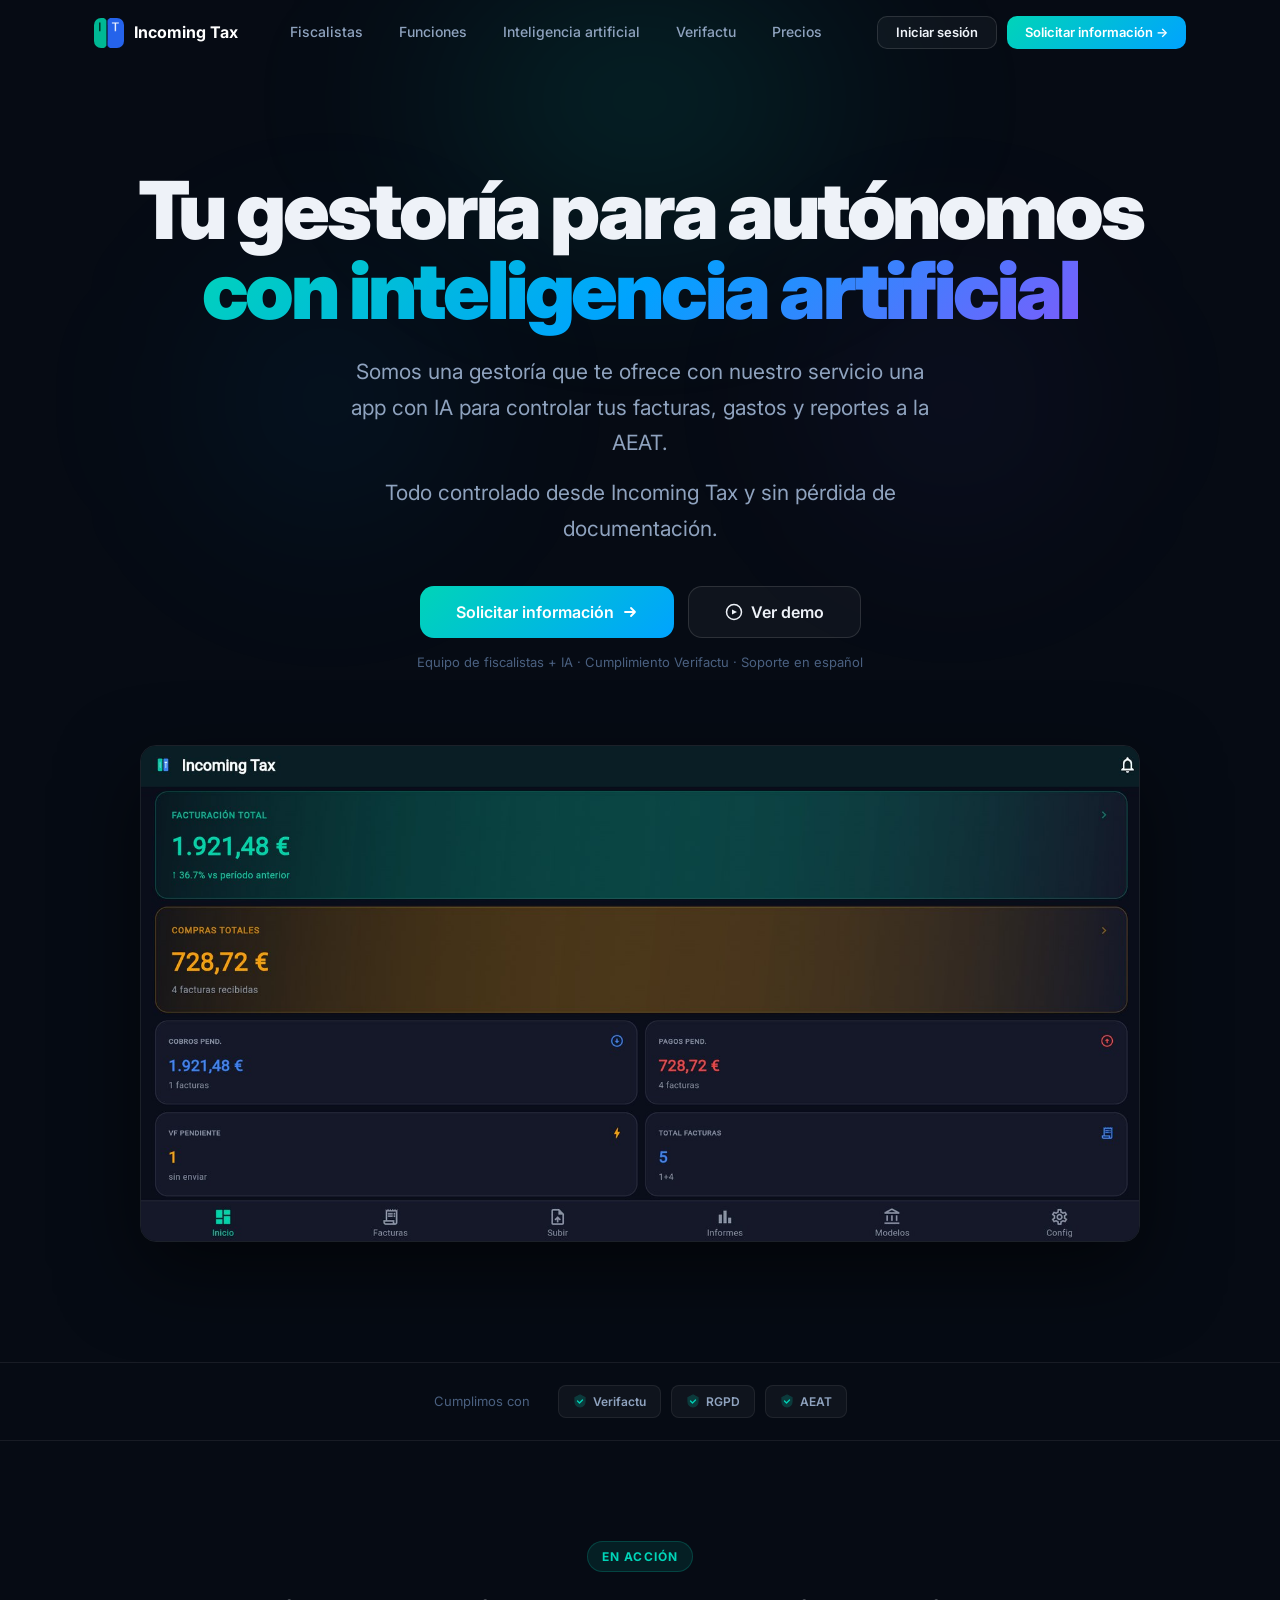
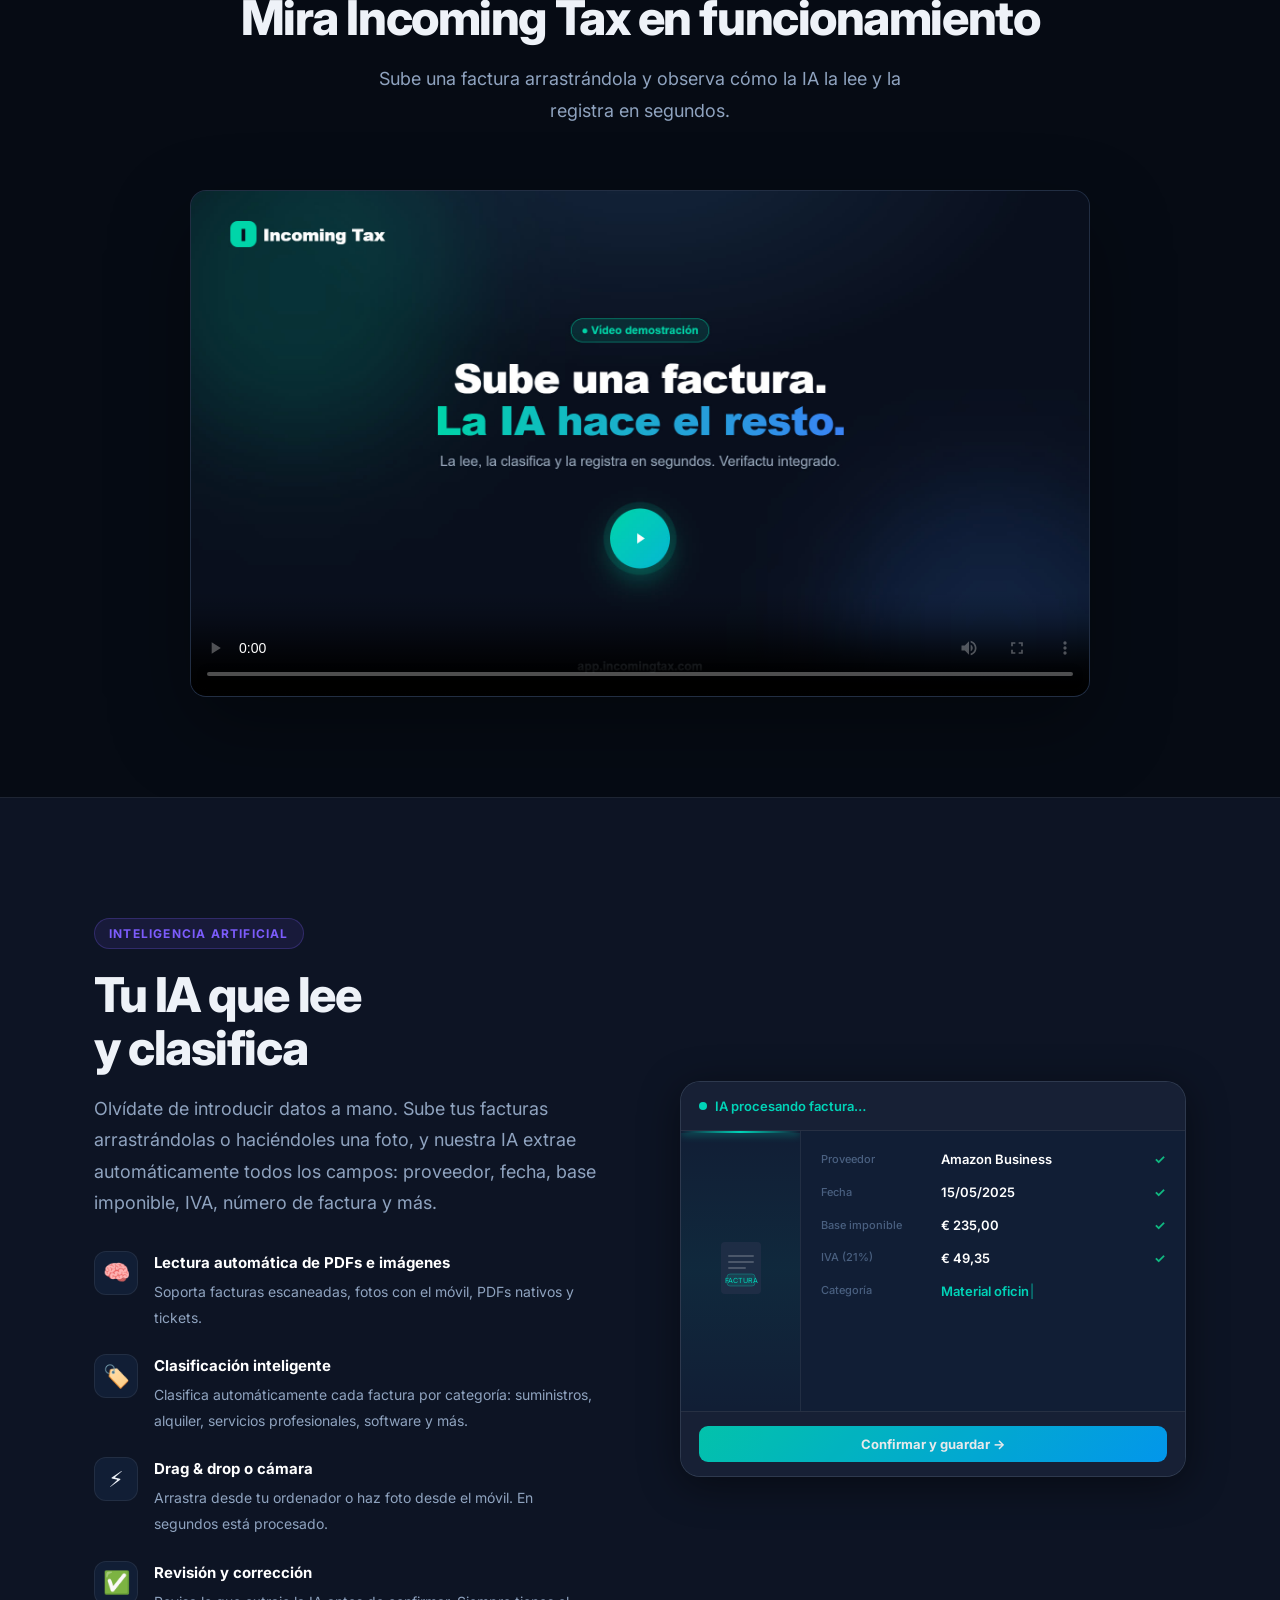
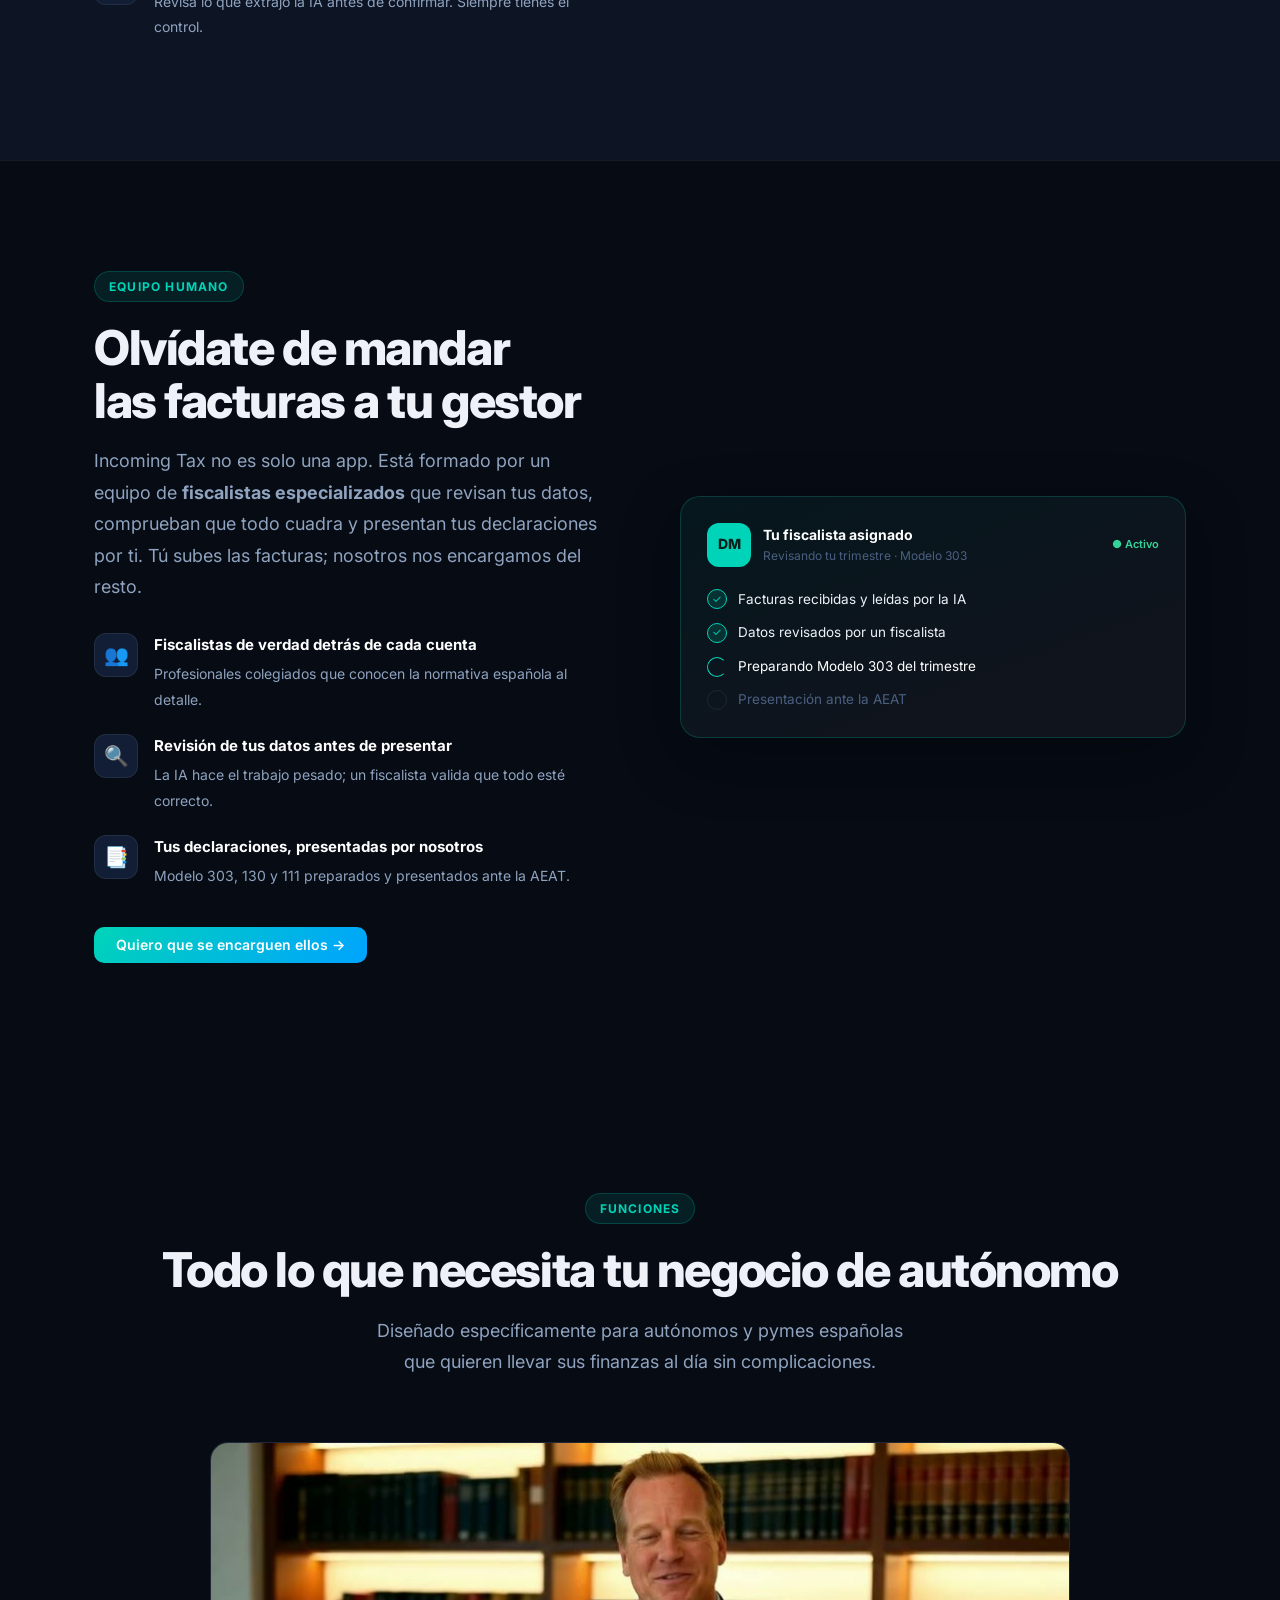
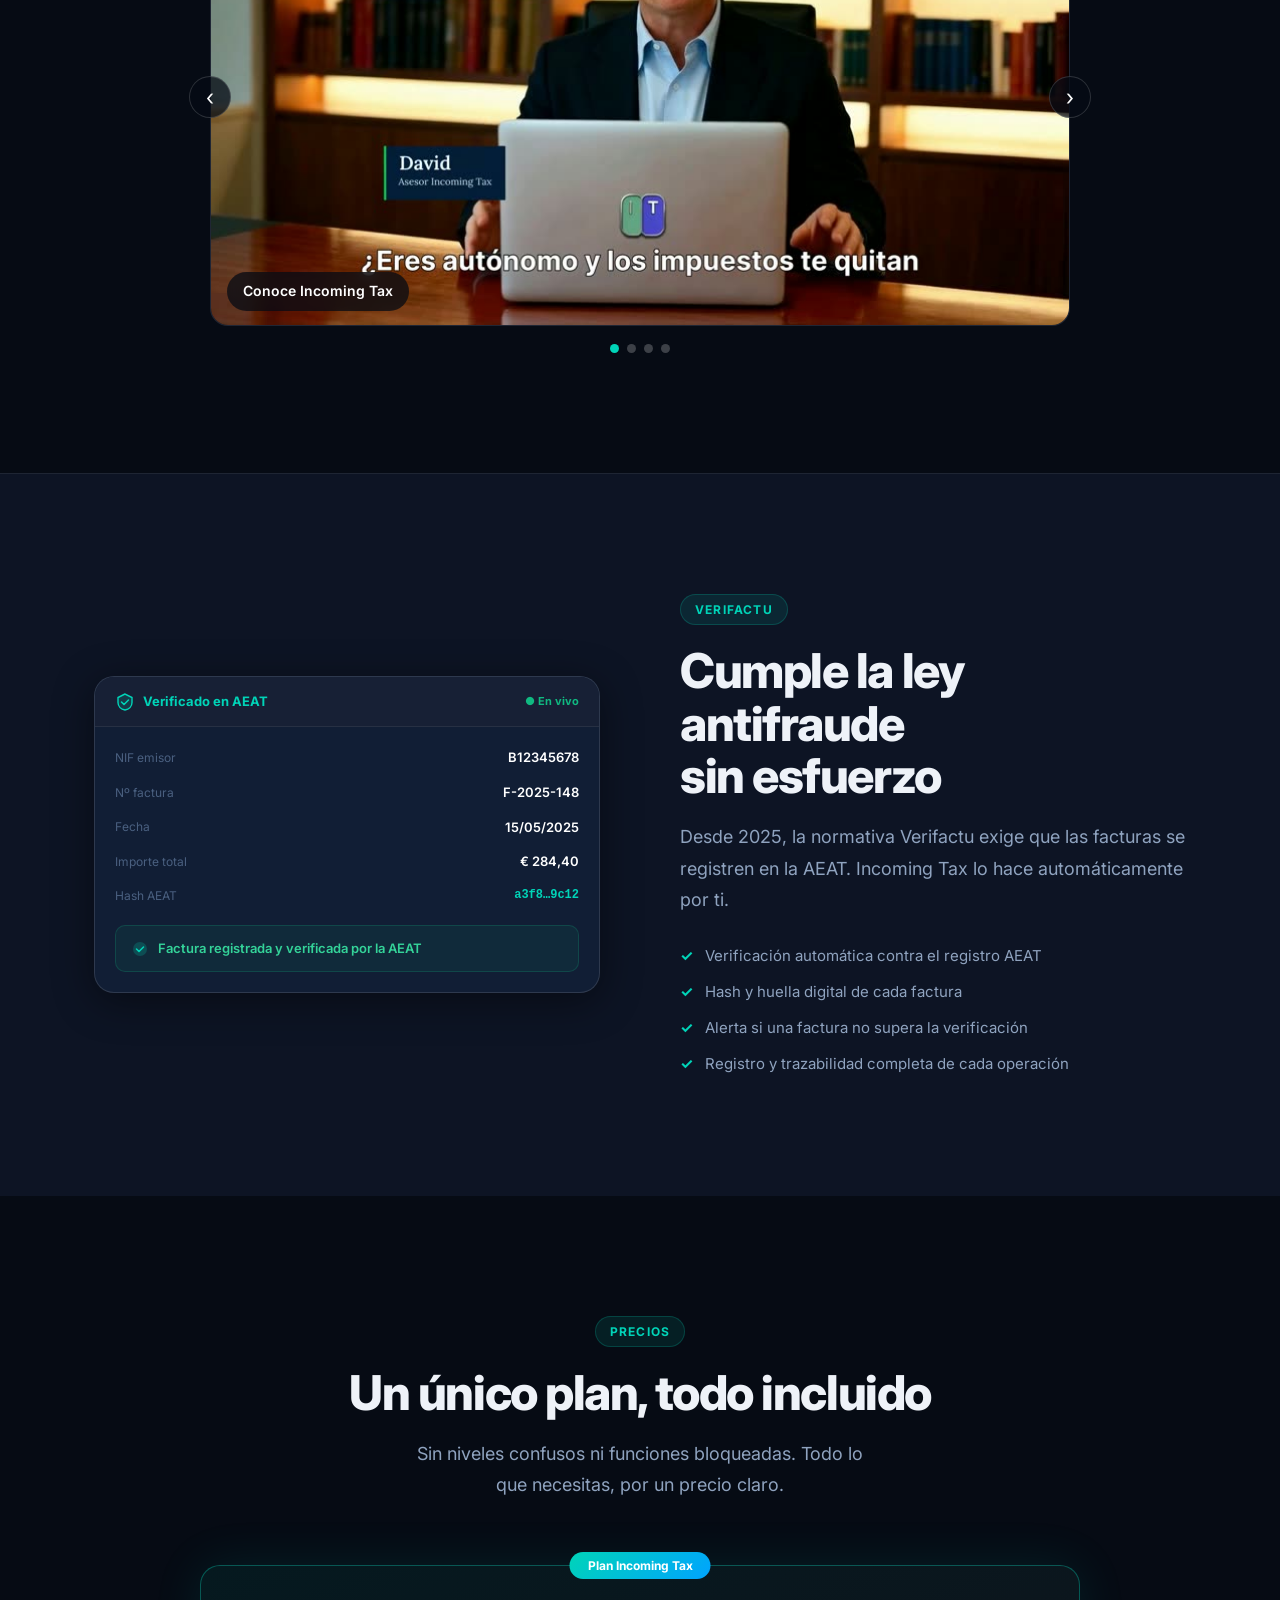
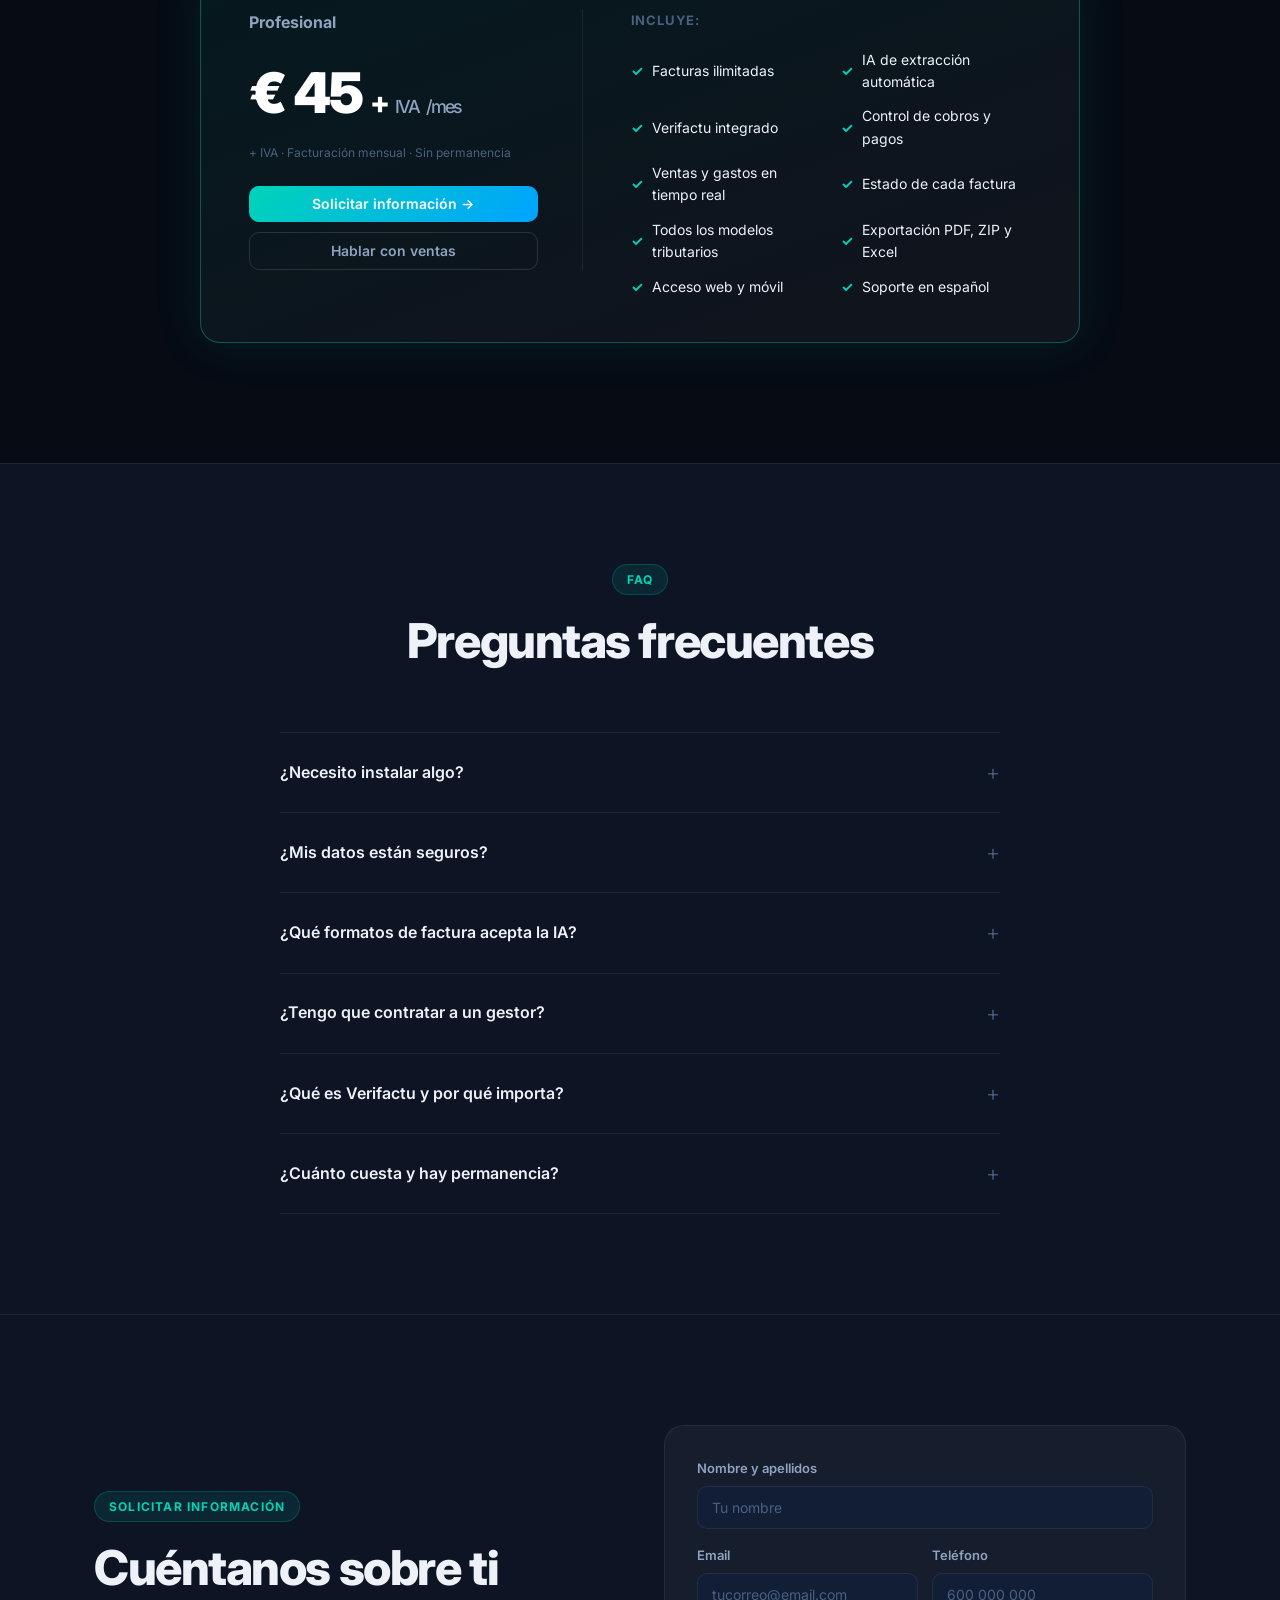
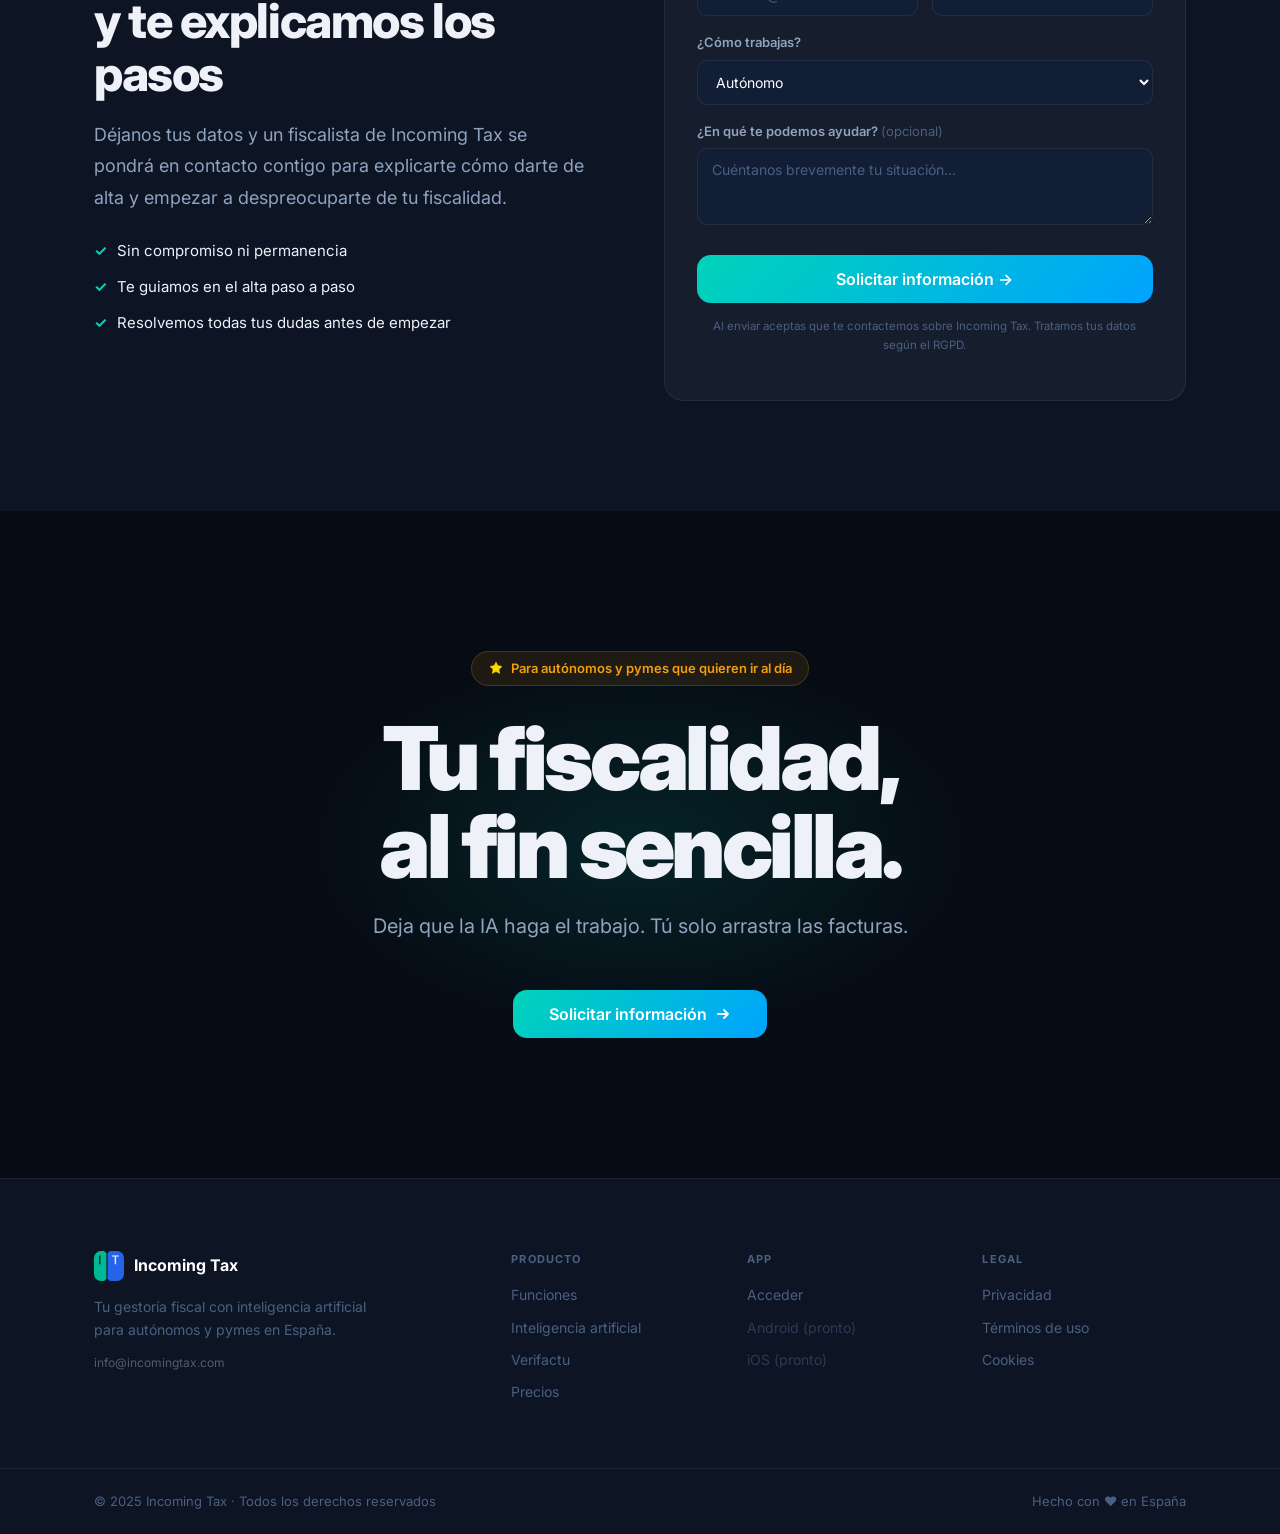
==== commit f4f8f74b: "Separa la segunda frase del subtitulo del hero y simplifica el sello Verifactu Co-Authored-By: Claud" ====
--- a/index.html
+++ b/index.html
@@ -66,7 +66,8 @@
         <span class="hero__title-gradient">con inteligencia artificial</span>
       </h1>
       <p class="hero__sub">
-        Somos una gestoría que te ofrece con nuestro servicio una app con IA para controlar tus facturas, gastos y reportes a la AEAT. Todo controlado desde Incoming Tax y sin pérdida de documentación.
+        Somos una gestoría que te ofrece con nuestro servicio una app con IA para controlar tus facturas, gastos y reportes a la AEAT.<br>
+        <span class="hero__sub-line2">Todo controlado desde Incoming Tax y sin pérdida de documentación.</span>
       </p>
       <div class="hero__cta">
         <a href="#solicitar" class="btn btn--primary btn--xl">
@@ -94,7 +95,7 @@
       <div class="badge-row">
         <div class="compliance-badge">
           <svg width="14" height="14" viewBox="0 0 14 14" fill="none"><path d="M7 1L2 3.5v4C2 10.5 4.2 12.8 7 13c2.8-.2 5-2.5 5-5.5v-4L7 1Z" fill="#00D4B8" opacity=".2" stroke="#00D4B8" stroke-width="1.2"/><path d="M4.5 7l2 2 3-3" stroke="#00D4B8" stroke-width="1.3" stroke-linecap="round" stroke-linejoin="round"/></svg>
-          Verifactu AEAT
+          Verifactu
         </div>
         <div class="compliance-badge">
           <svg width="14" height="14" viewBox="0 0 14 14" fill="none"><path d="M7 1L2 3.5v4C2 10.5 4.2 12.8 7 13c2.8-.2 5-2.5 5-5.5v-4L7 1Z" fill="#00D4B8" opacity=".2" stroke="#00D4B8" stroke-width="1.2"/><path d="M4.5 7l2 2 3-3" stroke="#00D4B8" stroke-width="1.3" stroke-linecap="round" stroke-linejoin="round"/></svg>
--- a/style.css
+++ b/style.css
@@ -1019,3 +1019,6 @@
   .vc-arrow--prev { left: 8px; } .vc-arrow--next { right: 8px; }
   .vc-caption { font-size: 12px; padding: 6px 12px; }
 }
+
+/* Segunda línea del subtítulo del hero, separada */
+.hero__sub-line2 { display: inline-block; margin-top: 14px; }
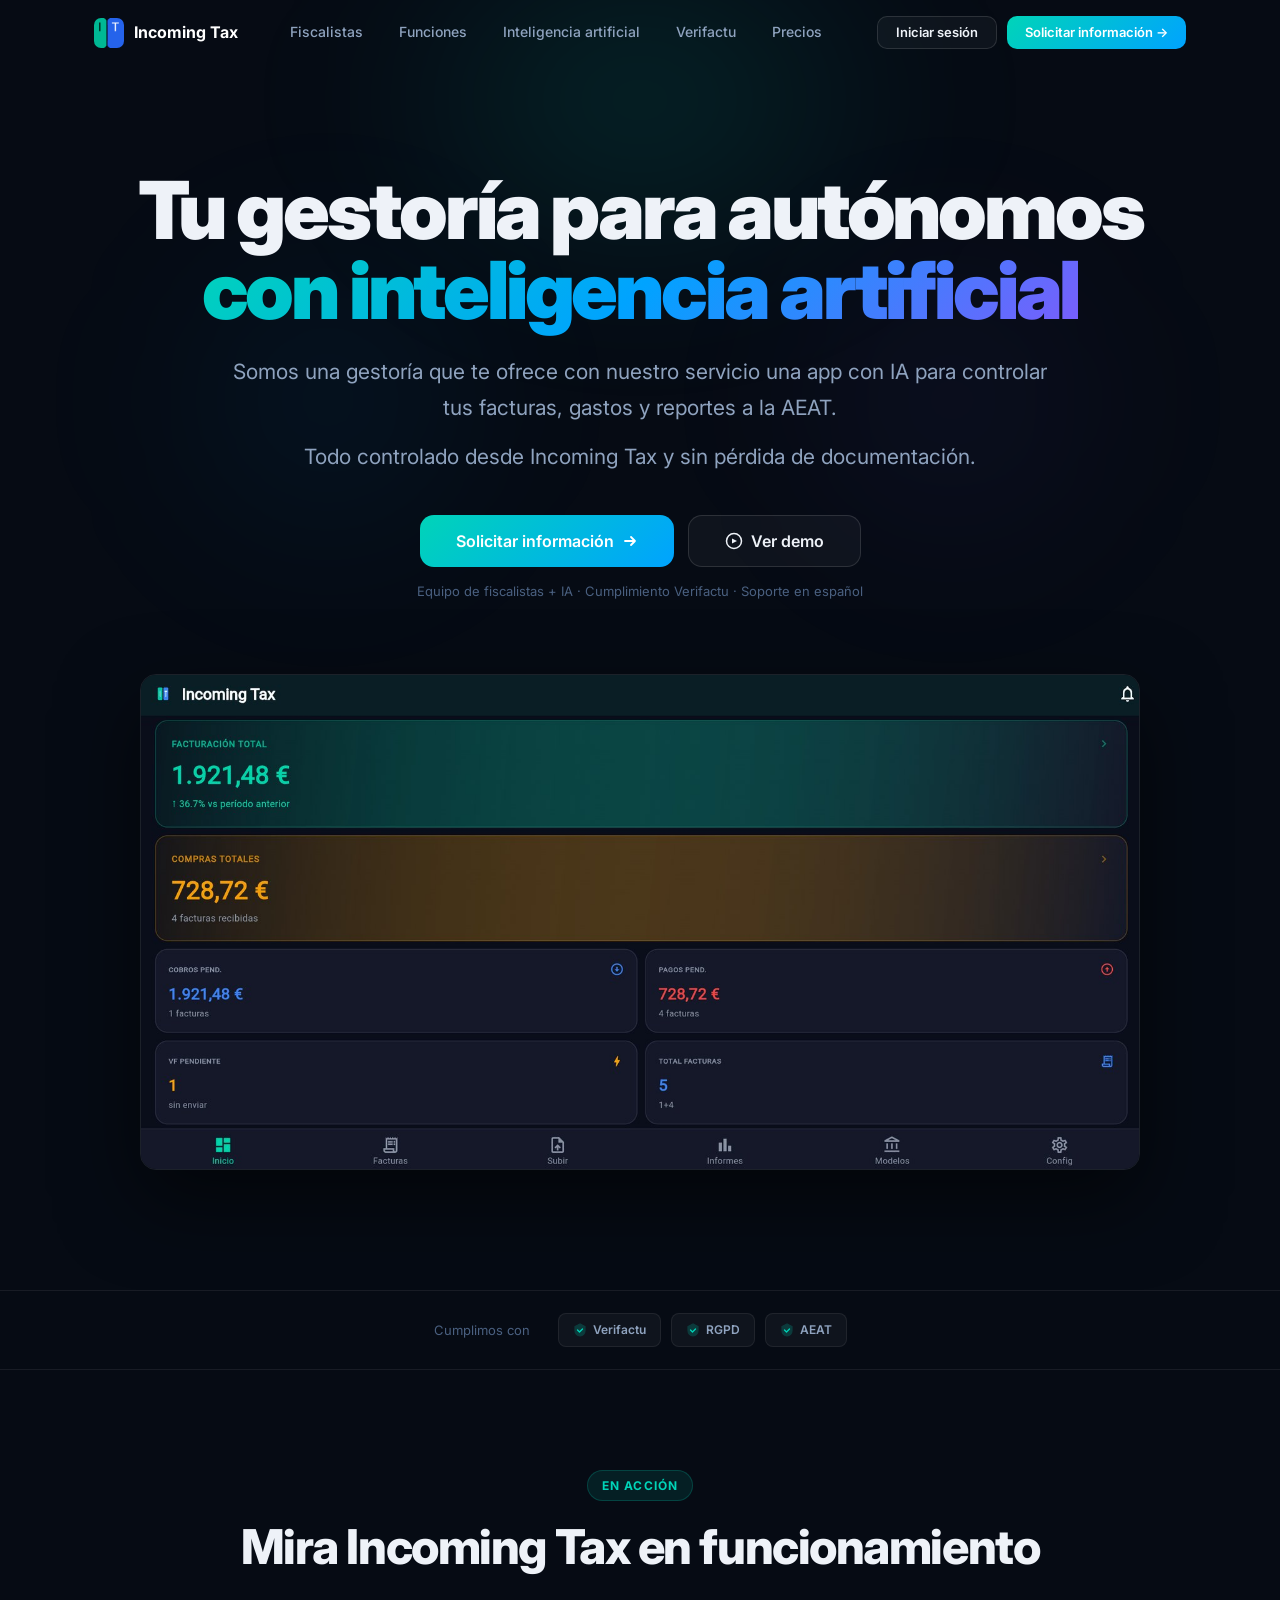
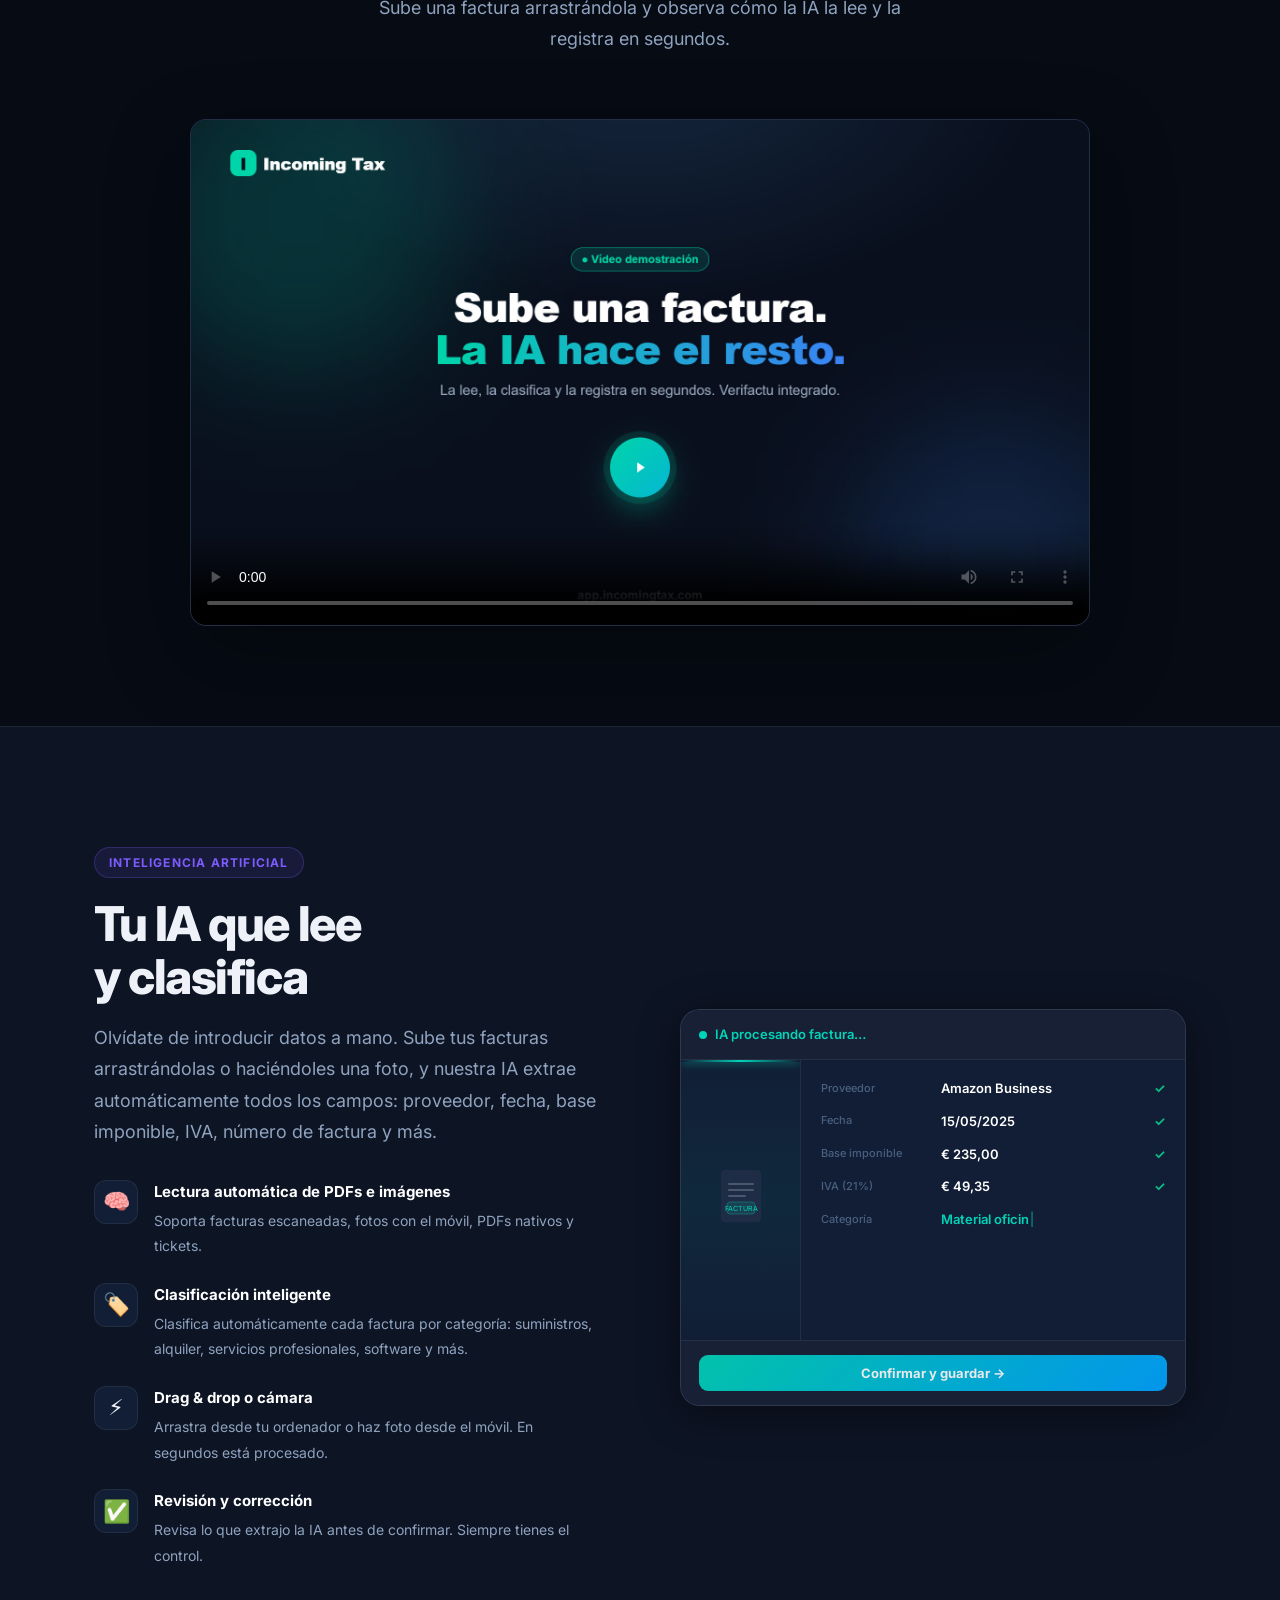
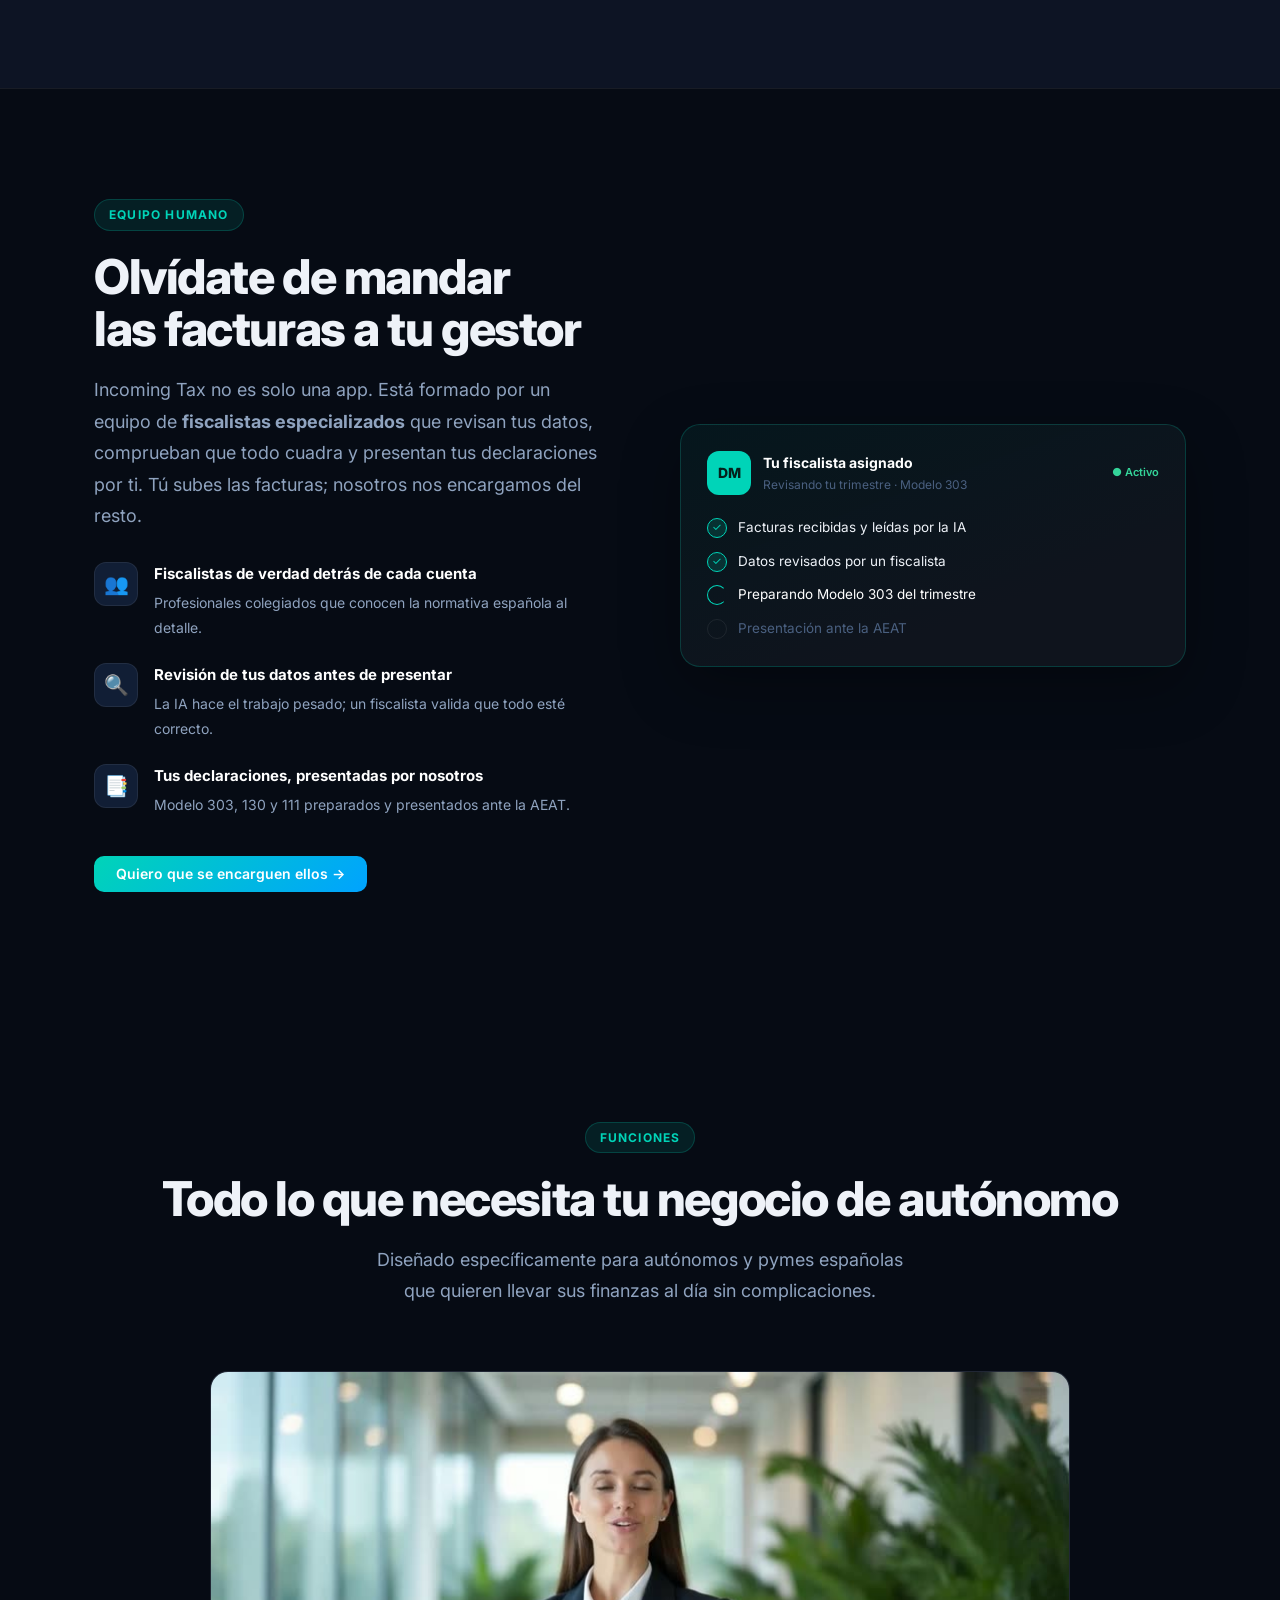
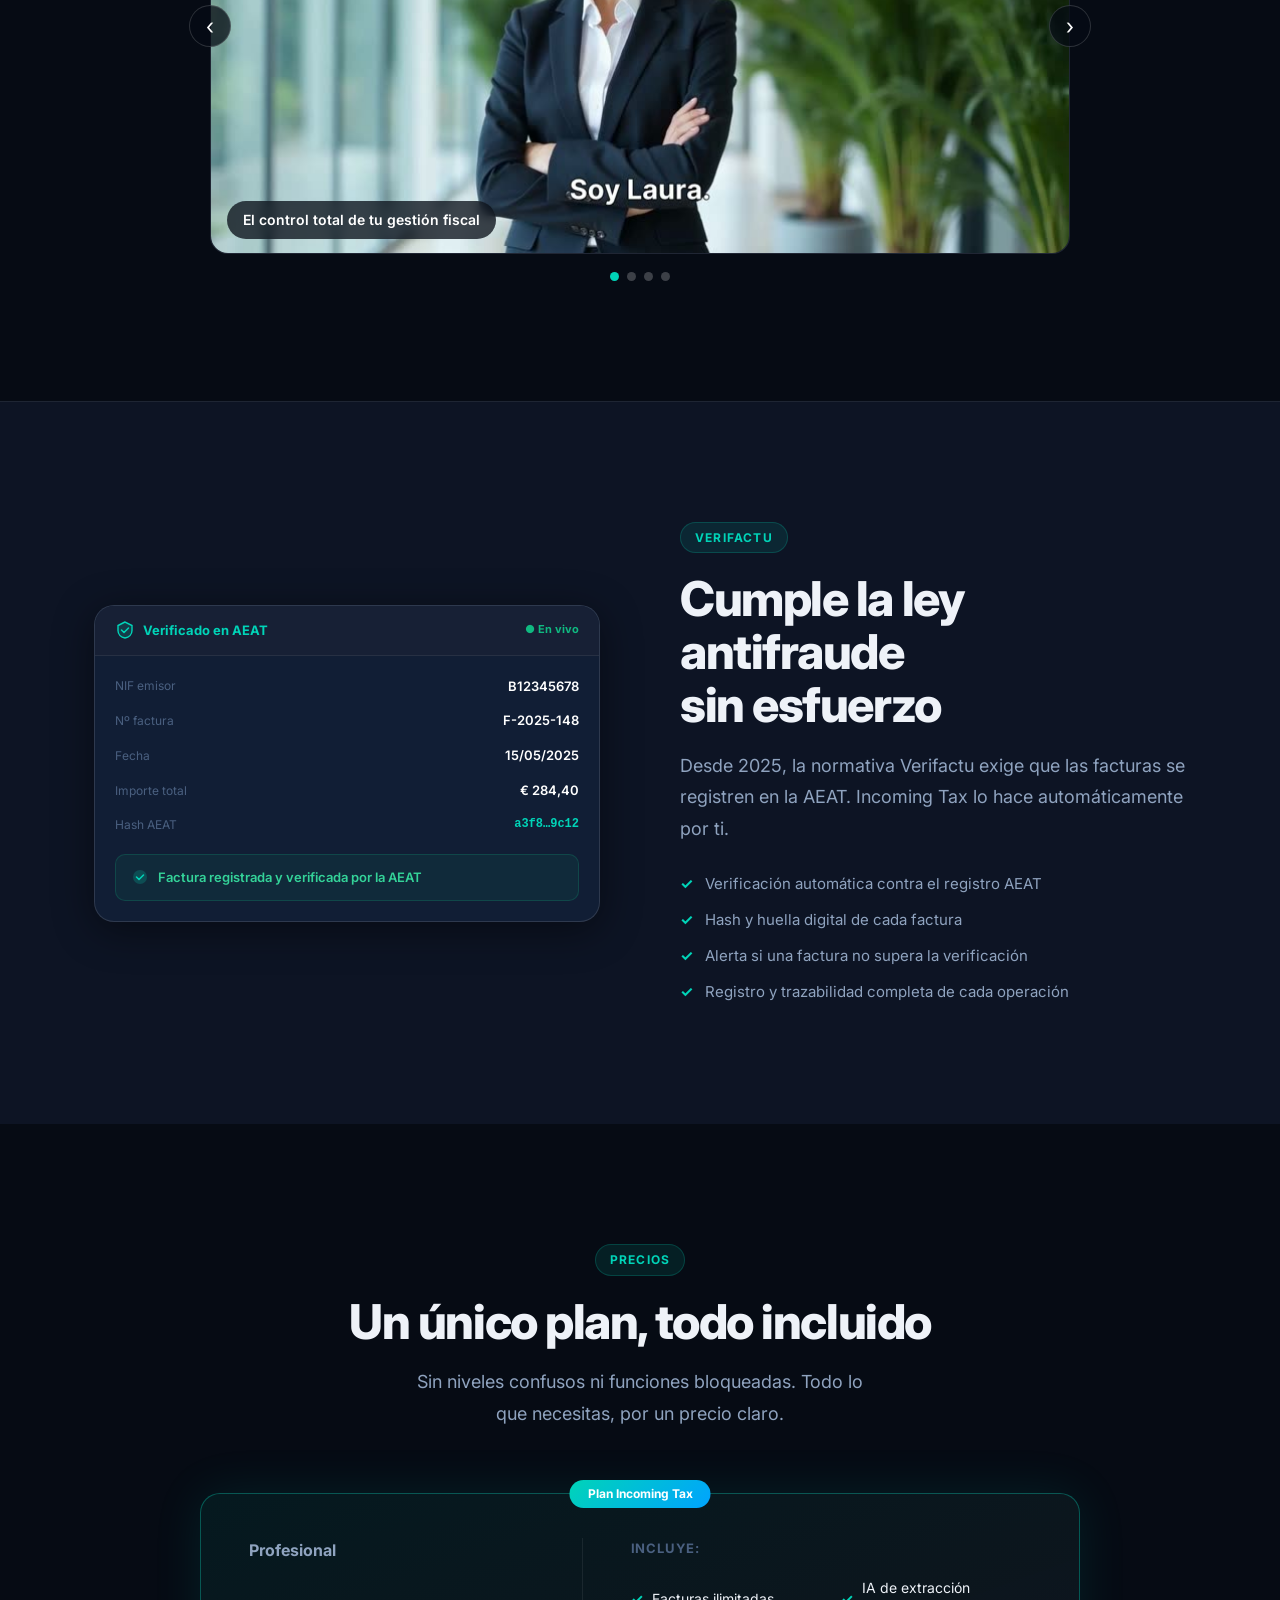
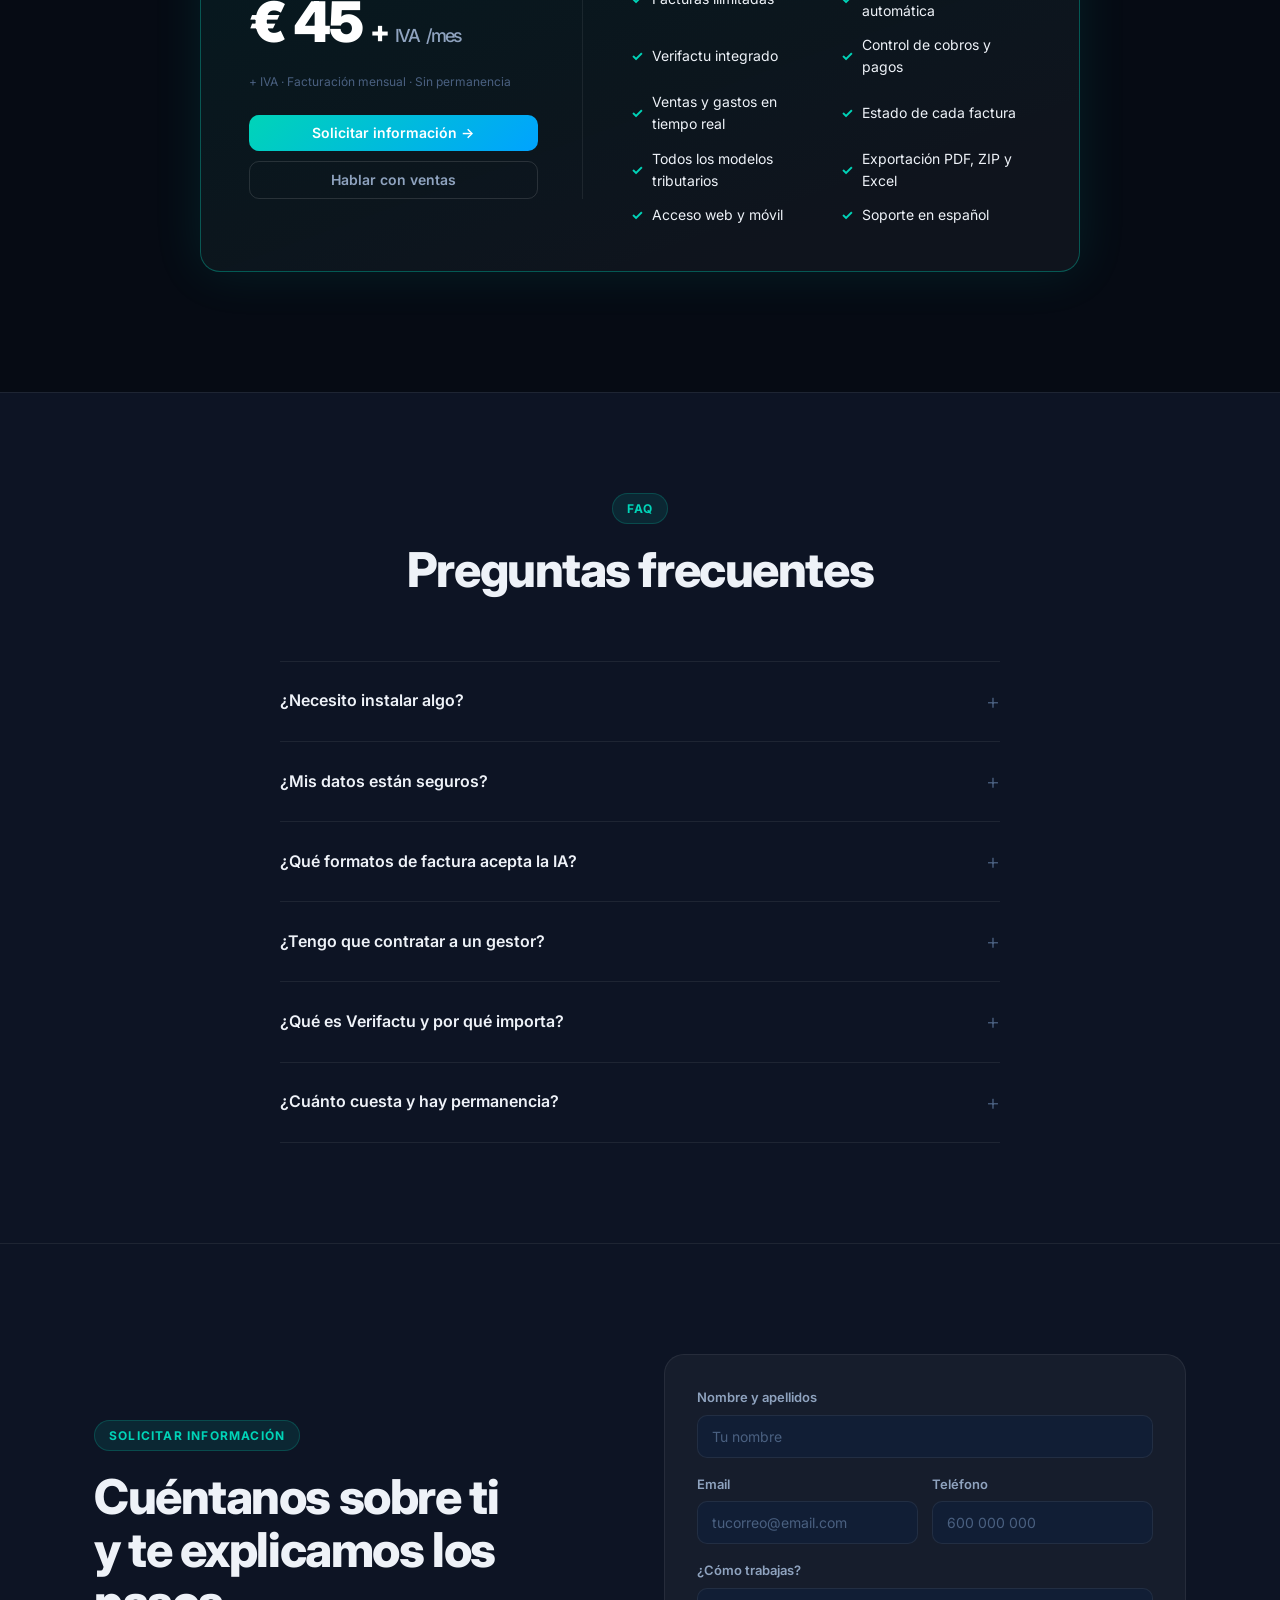
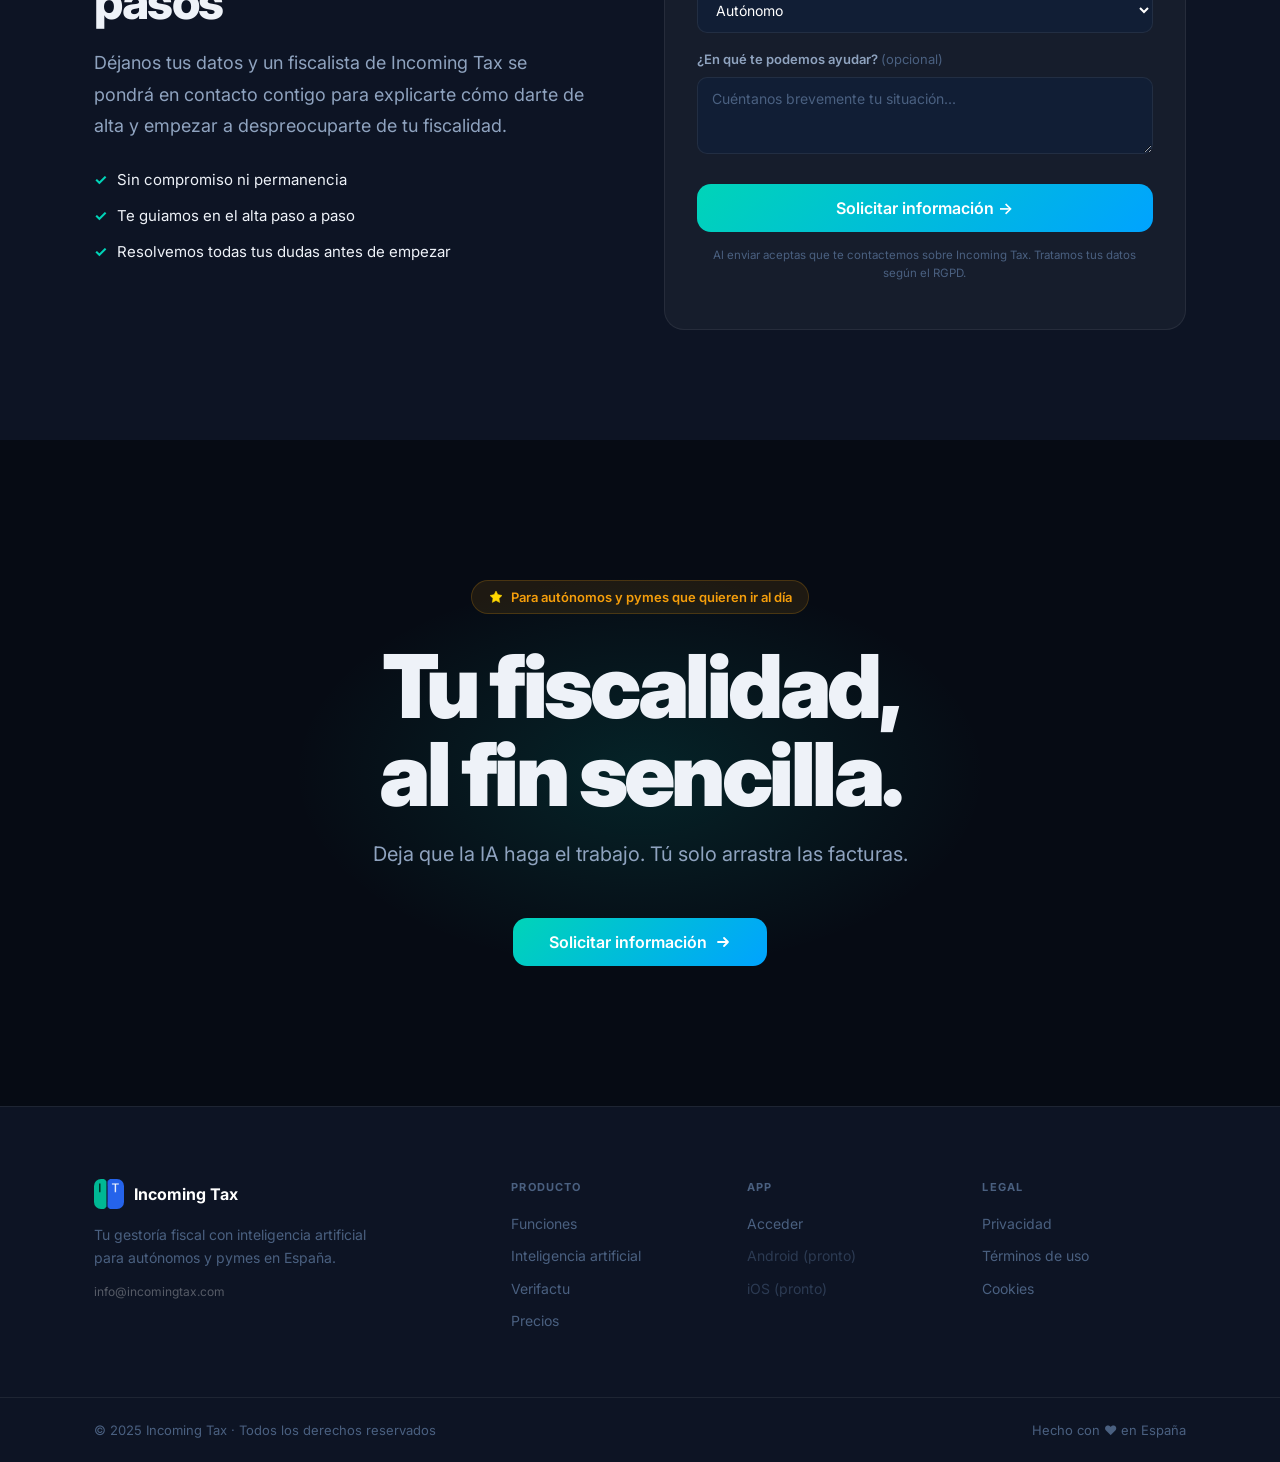
==== commit 6f24c498: "Actualiza el primer video del carrusel y encadena la reproduccion - Sustituido el video de presentac" ====
--- a/index.html
+++ b/index.html
@@ -281,23 +281,23 @@
       <div class="video-carousel" id="videoCarousel">
         <button class="vc-arrow vc-arrow--prev" aria-label="Vídeo anterior">&#8249;</button>
         <div class="vc-track">
-          <div class="vc-slide" data-full="videos/full-1.mp4" data-title="Conoce Incoming Tax">
-            <video class="vc-teaser" src="videos/teaser-1.mp4" poster="videos/poster-1.jpg" muted loop playsinline preload="metadata"></video>
-            <div class="vc-caption">Conoce Incoming Tax</div>
+          <div class="vc-slide" data-full="videos/full-1.mp4" data-title="El control total de tu gestión fiscal">
+            <video class="vc-teaser" src="videos/teaser-1.mp4" poster="videos/poster-1.jpg" muted playsinline preload="metadata"></video>
+            <div class="vc-caption">El control total de tu gestión fiscal</div>
             <div class="vc-play">&#9654;</div>
           </div>
           <div class="vc-slide" data-full="videos/full-2.mp4" data-title="Construcción: adiós al caos de facturas">
-            <video class="vc-teaser" src="videos/teaser-2.mp4" poster="videos/poster-2.jpg" muted loop playsinline preload="metadata"></video>
+            <video class="vc-teaser" src="videos/teaser-2.mp4" poster="videos/poster-2.jpg" muted playsinline preload="metadata"></video>
             <div class="vc-caption">Construcción: adiós al caos de facturas</div>
             <div class="vc-play">&#9654;</div>
           </div>
           <div class="vc-slide" data-full="videos/full-3.mp4" data-title="Empresaria: liderazgo y control">
-            <video class="vc-teaser" src="videos/teaser-3.mp4" poster="videos/poster-3.jpg" muted loop playsinline preload="metadata"></video>
+            <video class="vc-teaser" src="videos/teaser-3.mp4" poster="videos/poster-3.jpg" muted playsinline preload="metadata"></video>
             <div class="vc-caption">Empresaria: liderazgo y control</div>
             <div class="vc-play">&#9654;</div>
           </div>
           <div class="vc-slide" data-full="videos/full-4.mp4" data-title="Peluquería: control total con IA">
-            <video class="vc-teaser" src="videos/teaser-4.mp4" poster="videos/poster-4.jpg" muted loop playsinline preload="metadata"></video>
+            <video class="vc-teaser" src="videos/teaser-4.mp4" poster="videos/poster-4.jpg" muted playsinline preload="metadata"></video>
             <div class="vc-caption">Peluquería: control total con IA</div>
             <div class="vc-play">&#9654;</div>
           </div>
--- a/style.css
+++ b/style.css
@@ -230,7 +230,7 @@
 }
 .hero__sub {
   font-size: clamp(17px, 2.2vw, 21px);
-  color: var(--text-2); max-width: 600px;
+  color: var(--text-2); max-width: 820px;
   margin: 0 auto 40px; line-height: 1.7;
 }
 .hero__cta { display: flex; gap: 14px; justify-content: center; flex-wrap: wrap; margin-bottom: 14px; }
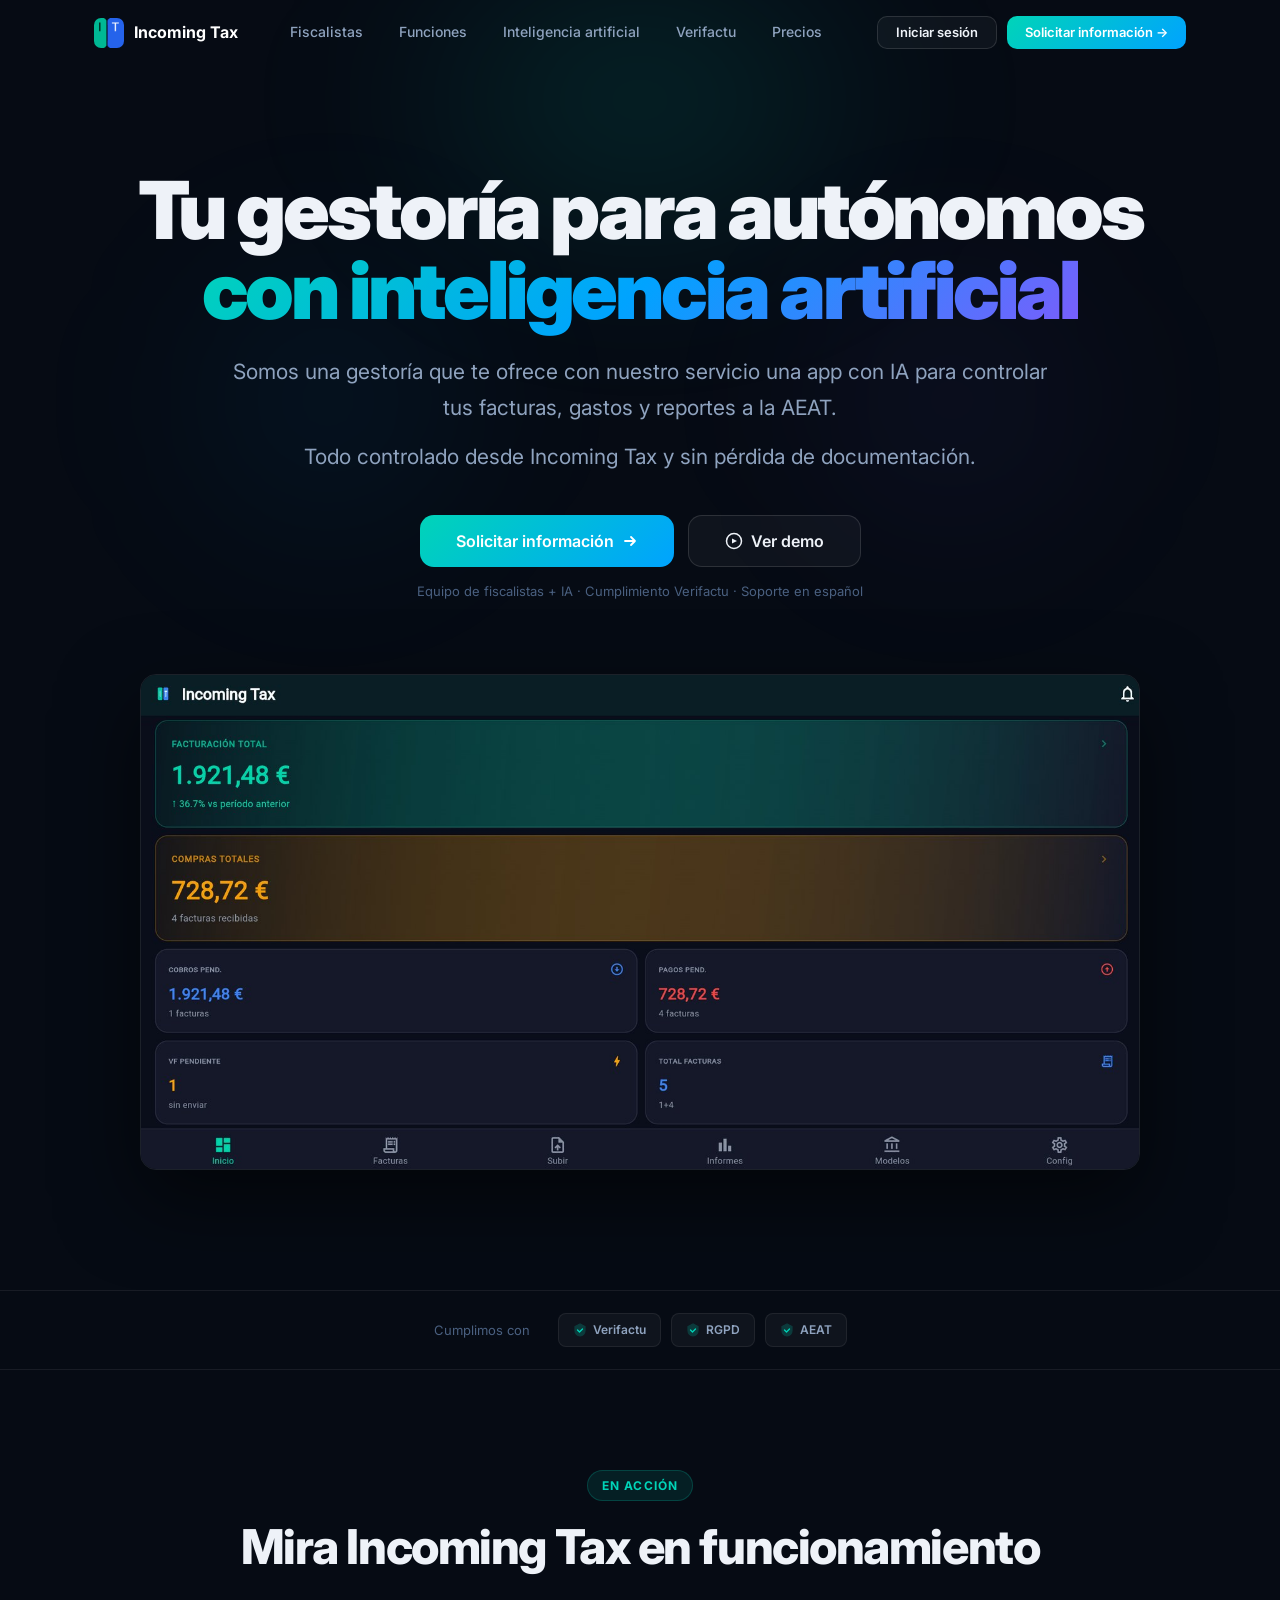
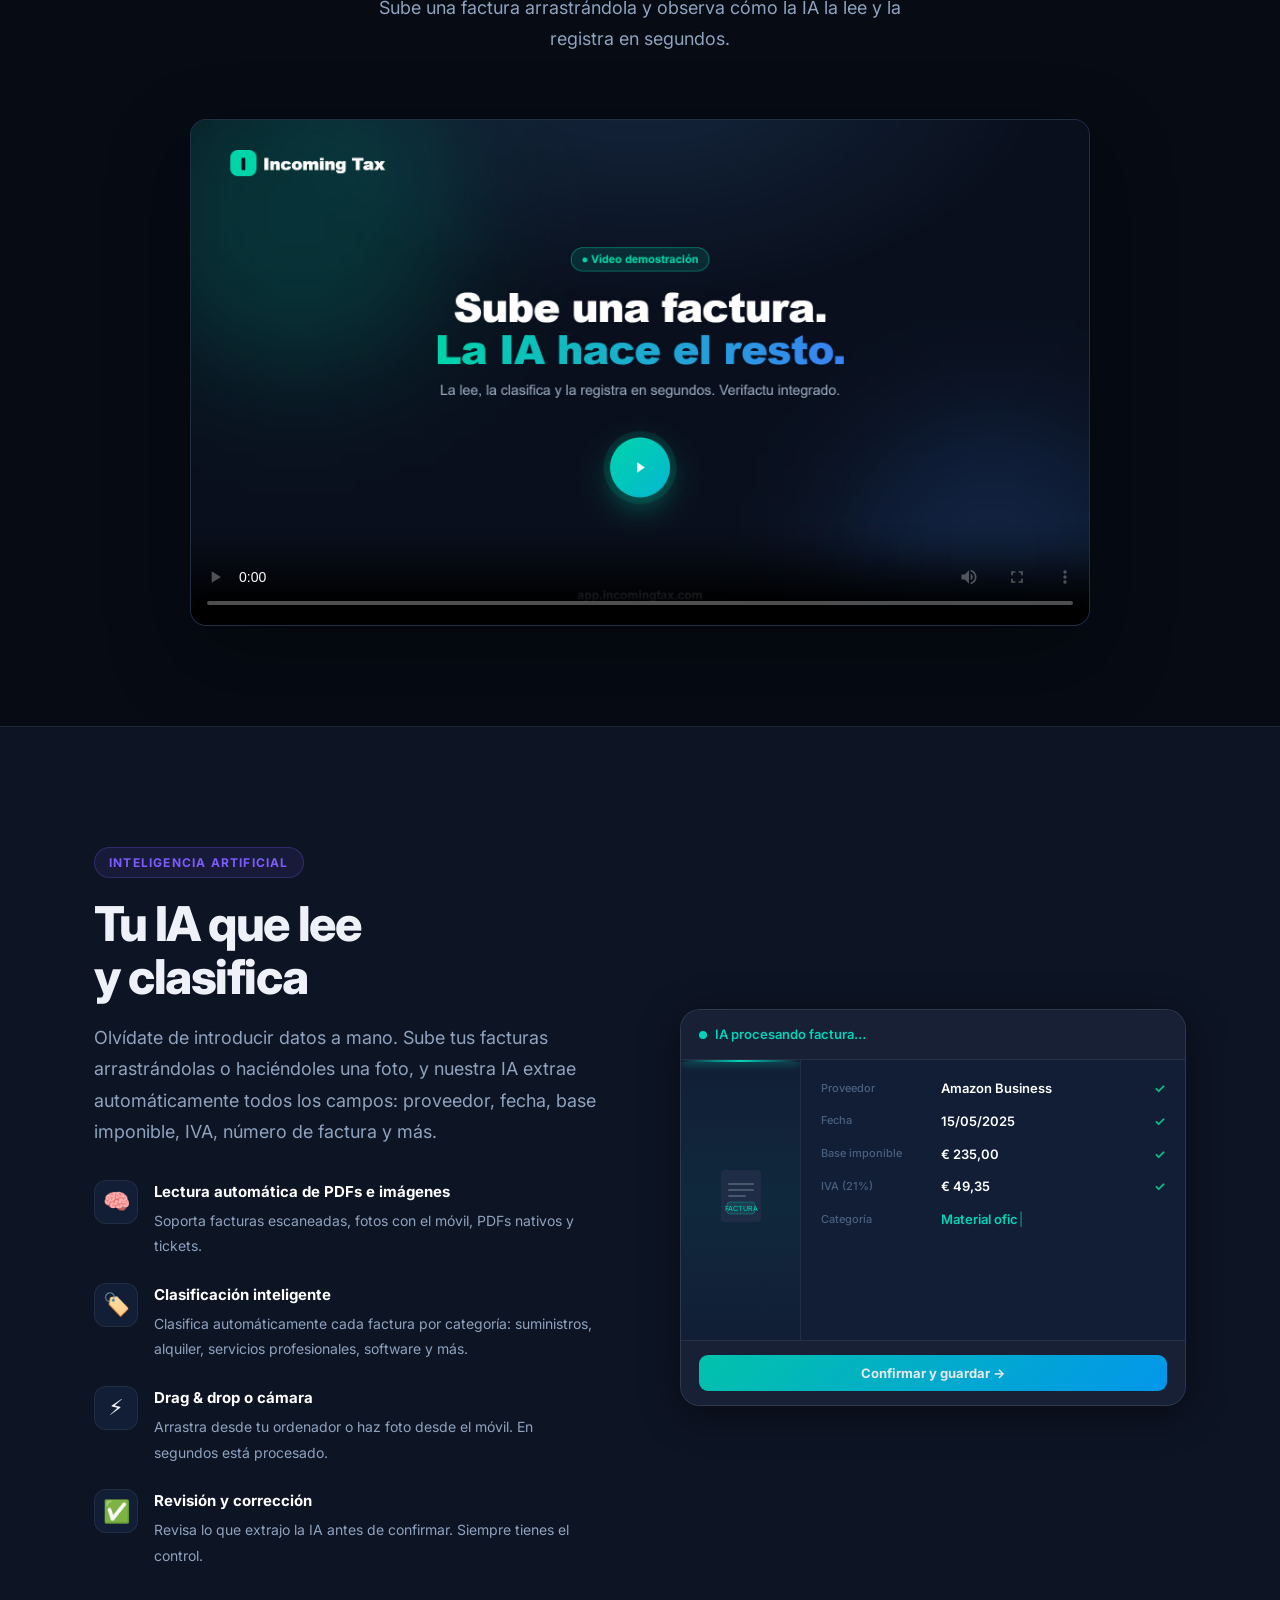
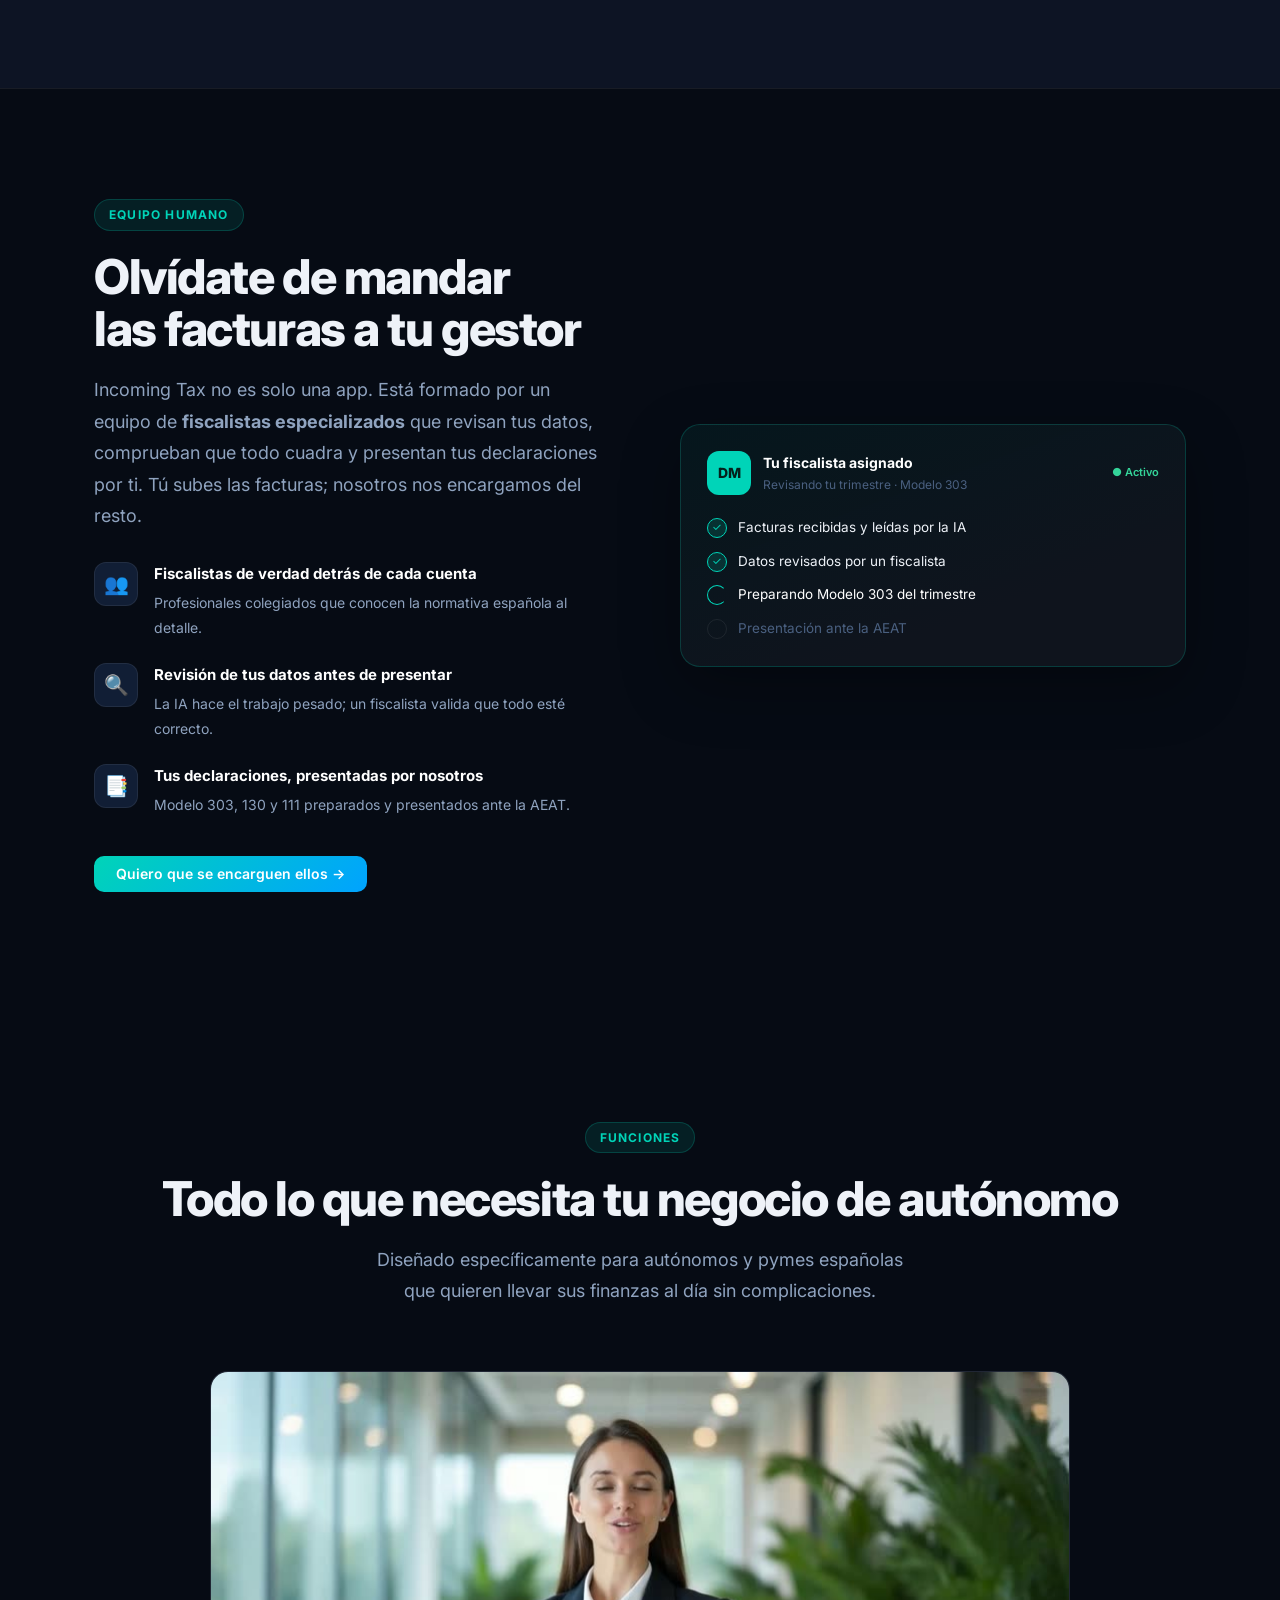
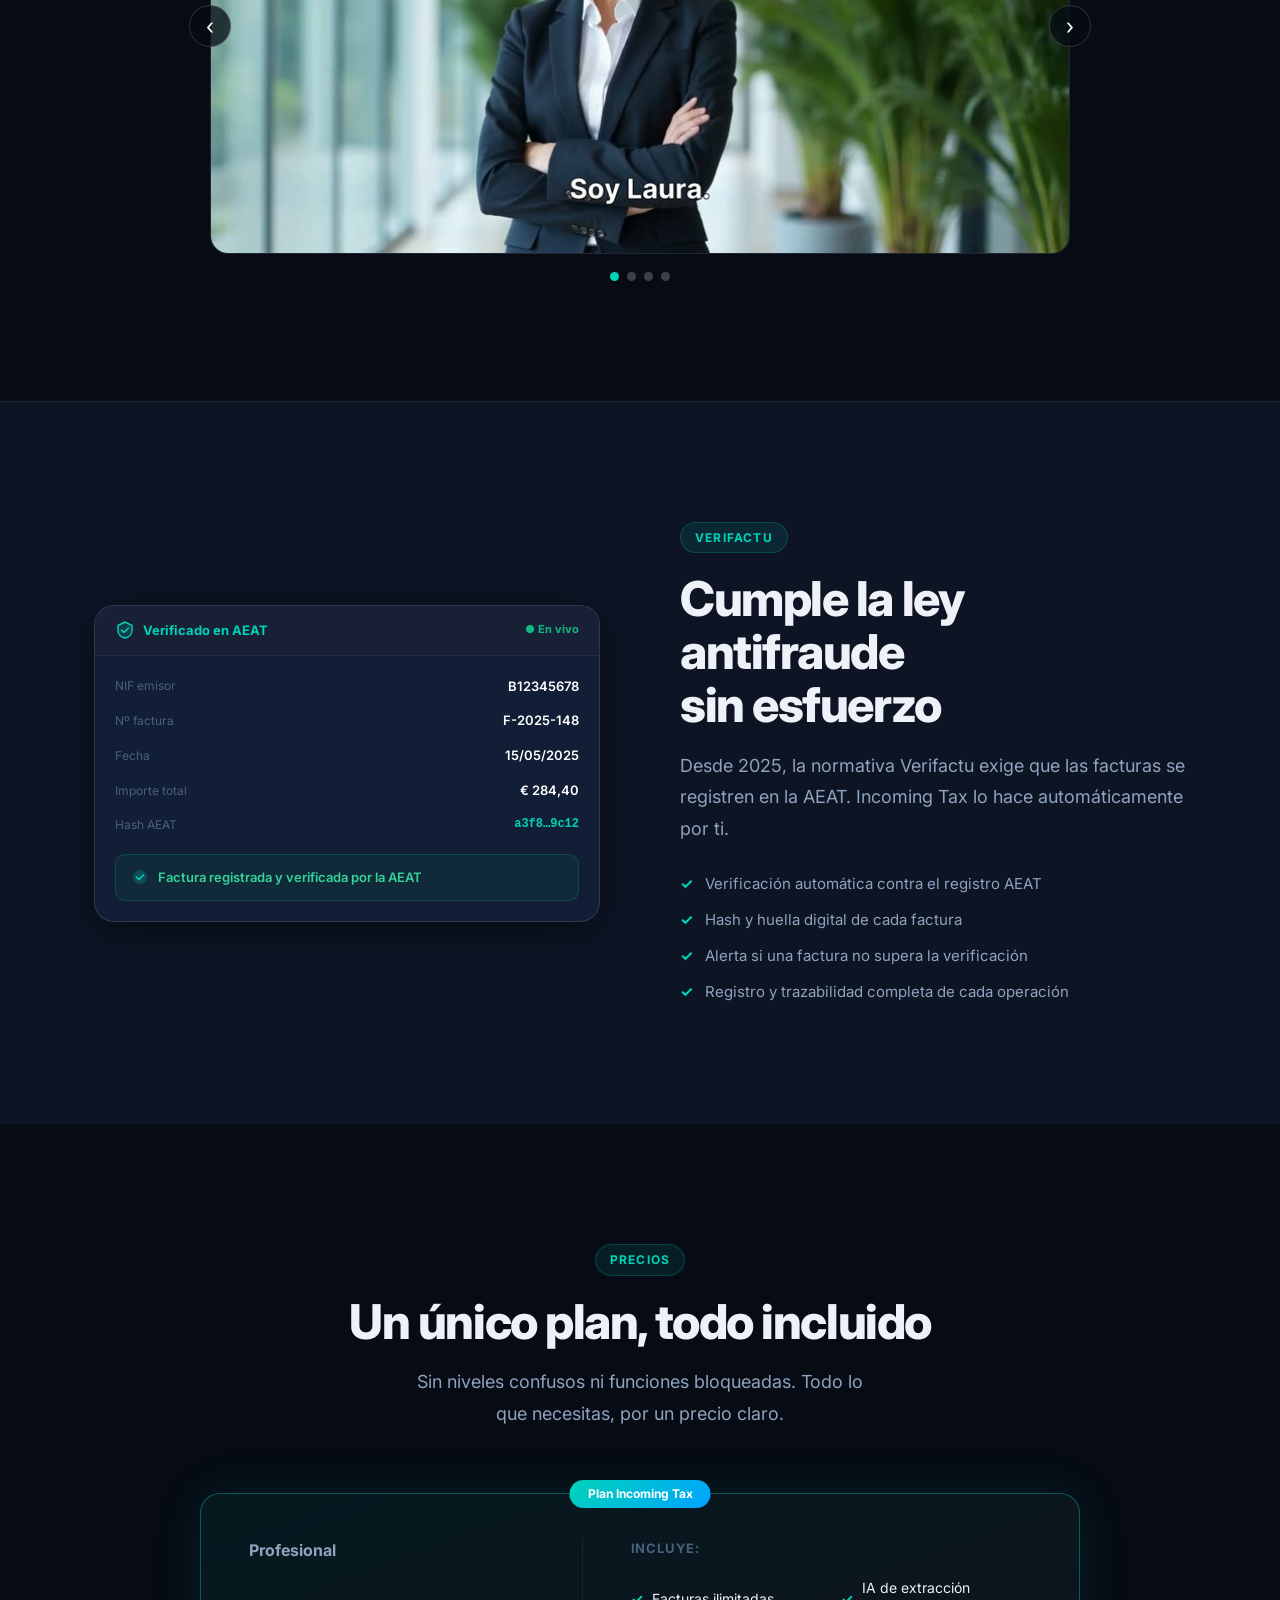
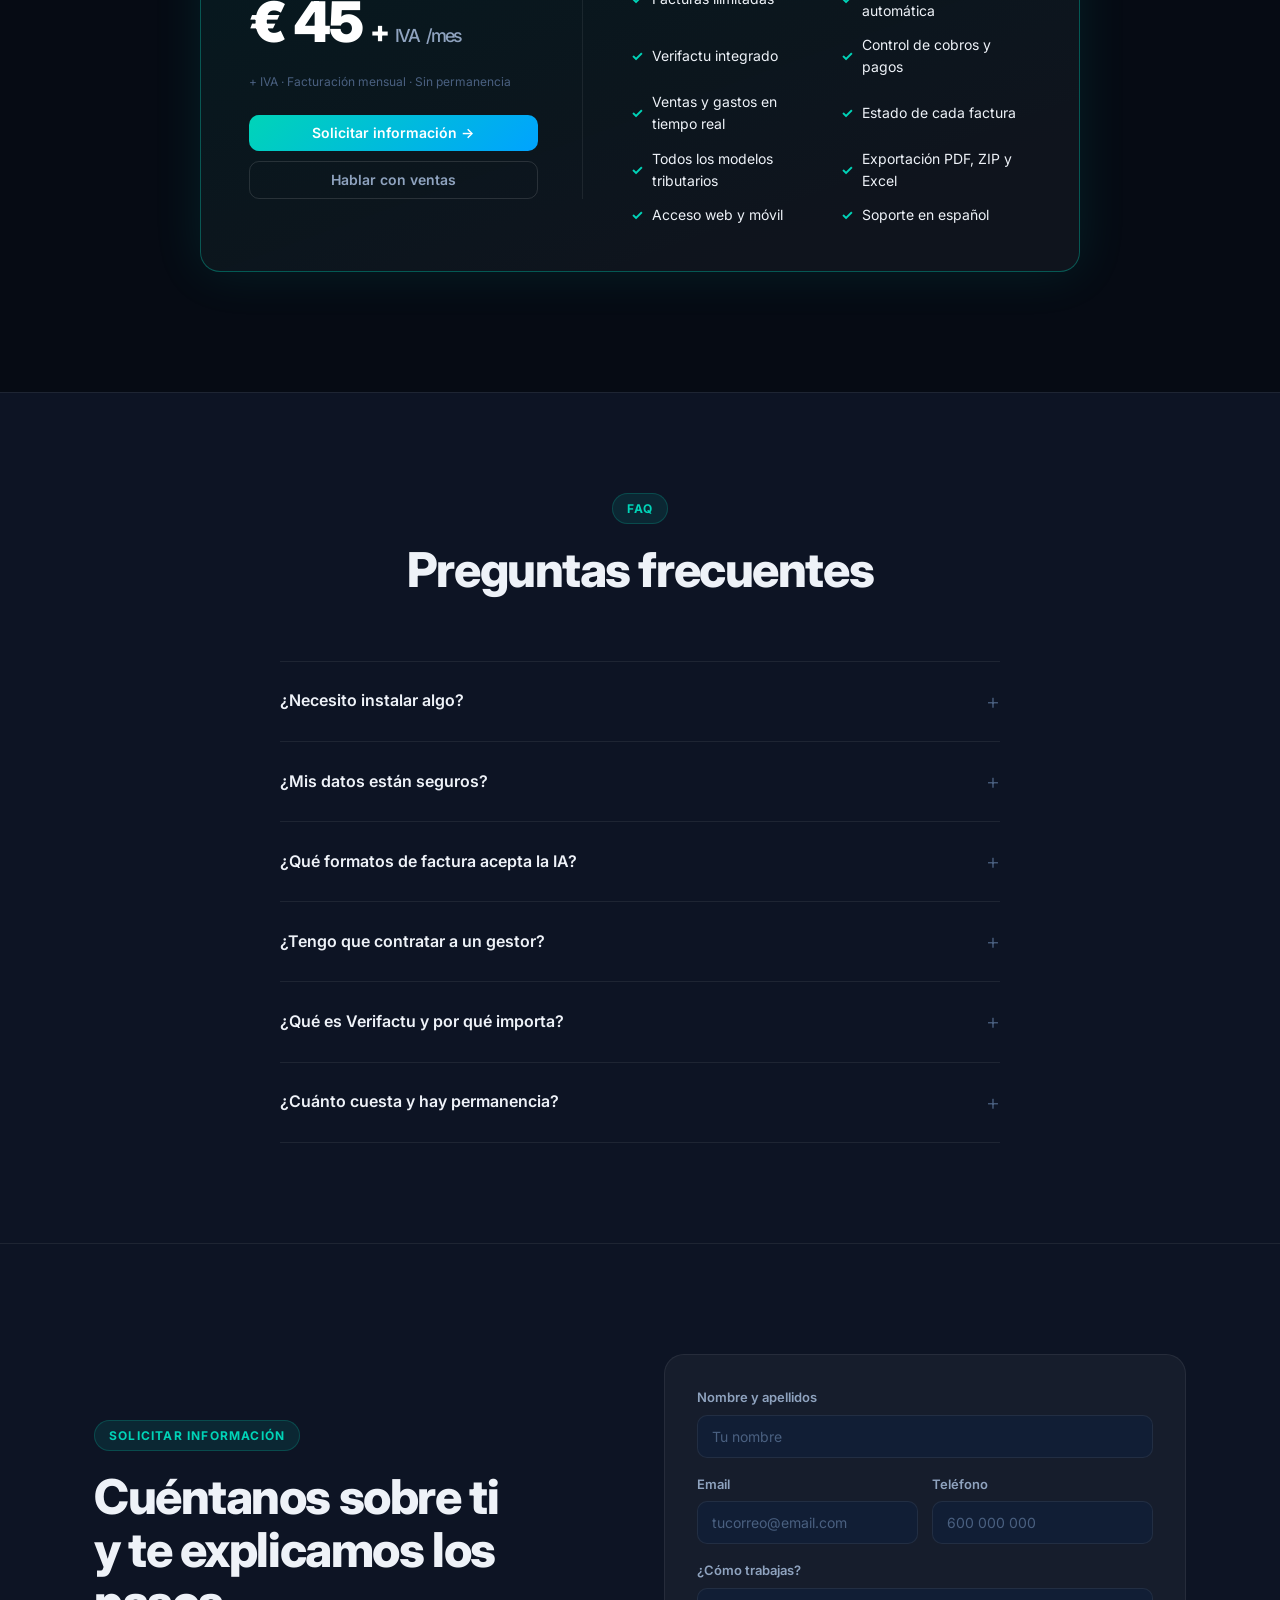
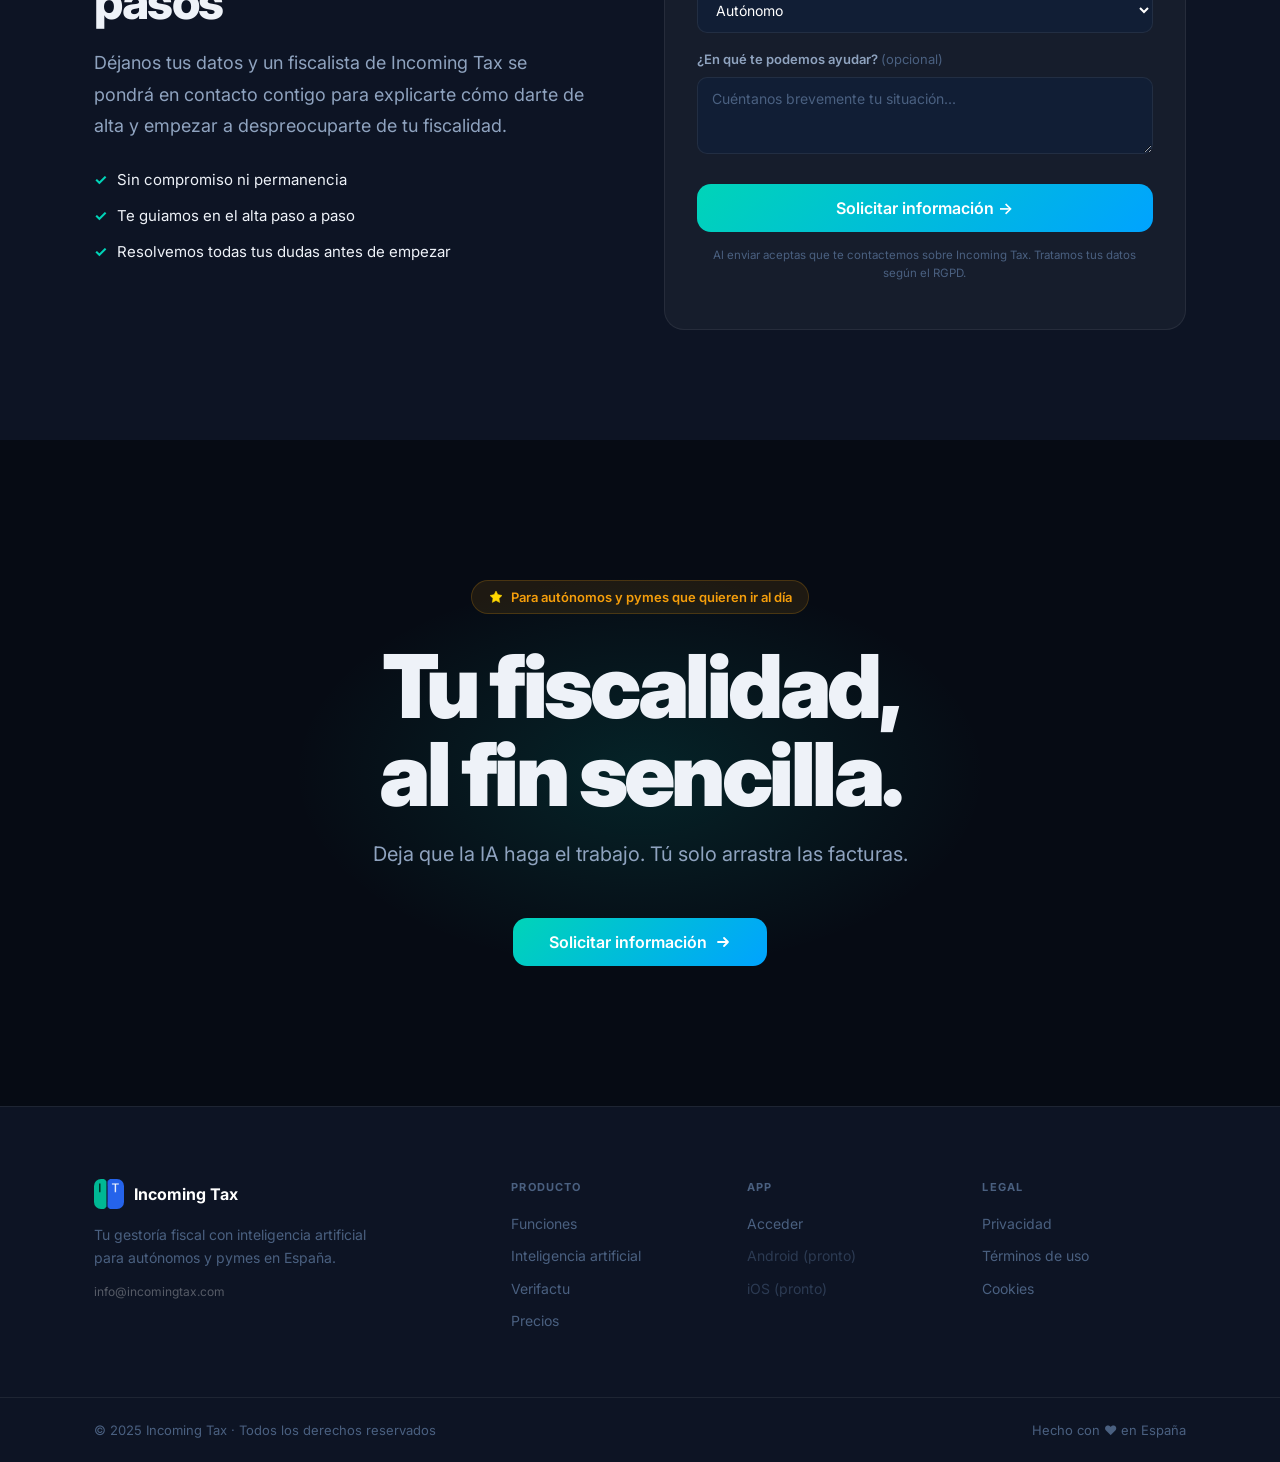
==== commit ddca72ea: "Carrusel: videos completos sin recortar y sin etiquetas de nombre Co-Authored-By: Claude Fable 5 <no" ====
--- a/index.html
+++ b/index.html
@@ -282,23 +282,19 @@
         <button class="vc-arrow vc-arrow--prev" aria-label="Vídeo anterior">&#8249;</button>
         <div class="vc-track">
           <div class="vc-slide" data-full="videos/full-1.mp4" data-title="El control total de tu gestión fiscal">
-            <video class="vc-teaser" src="videos/teaser-1.mp4" poster="videos/poster-1.jpg" muted playsinline preload="metadata"></video>
-            <div class="vc-caption">El control total de tu gestión fiscal</div>
+            <video class="vc-teaser" src="videos/full-1.mp4" poster="videos/poster-1.jpg" muted playsinline preload="metadata"></video>
             <div class="vc-play">&#9654;</div>
           </div>
           <div class="vc-slide" data-full="videos/full-2.mp4" data-title="Construcción: adiós al caos de facturas">
-            <video class="vc-teaser" src="videos/teaser-2.mp4" poster="videos/poster-2.jpg" muted playsinline preload="metadata"></video>
-            <div class="vc-caption">Construcción: adiós al caos de facturas</div>
+            <video class="vc-teaser" src="videos/full-2.mp4" poster="videos/poster-2.jpg" muted playsinline preload="metadata"></video>
             <div class="vc-play">&#9654;</div>
           </div>
           <div class="vc-slide" data-full="videos/full-3.mp4" data-title="Empresaria: liderazgo y control">
-            <video class="vc-teaser" src="videos/teaser-3.mp4" poster="videos/poster-3.jpg" muted playsinline preload="metadata"></video>
-            <div class="vc-caption">Empresaria: liderazgo y control</div>
+            <video class="vc-teaser" src="videos/full-3.mp4" poster="videos/poster-3.jpg" muted playsinline preload="metadata"></video>
             <div class="vc-play">&#9654;</div>
           </div>
           <div class="vc-slide" data-full="videos/full-4.mp4" data-title="Peluquería: control total con IA">
-            <video class="vc-teaser" src="videos/teaser-4.mp4" poster="videos/poster-4.jpg" muted playsinline preload="metadata"></video>
-            <div class="vc-caption">Peluquería: control total con IA</div>
+            <video class="vc-teaser" src="videos/full-4.mp4" poster="videos/poster-4.jpg" muted playsinline preload="metadata"></video>
             <div class="vc-play">&#9654;</div>
           </div>
         </div>
--- a/style.css
+++ b/style.css
@@ -984,7 +984,7 @@
 }
 .vc-slide { position: absolute; inset: 0; opacity: 0; pointer-events: none; transition: opacity .6s ease; cursor: pointer; }
 .vc-slide.on { opacity: 1; pointer-events: auto; }
-.vc-slide video { width: 100%; height: 100%; object-fit: cover; display: block; }
+.vc-slide video { width: 100%; height: 100%; object-fit: contain; background: #060B14; display: block; }
 .vc-caption {
   position: absolute; left: 16px; bottom: 14px; background: rgba(6,11,20,0.75);
   color: #fff; font-size: 14px; font-weight: 600; padding: 8px 16px; border-radius: 100px;
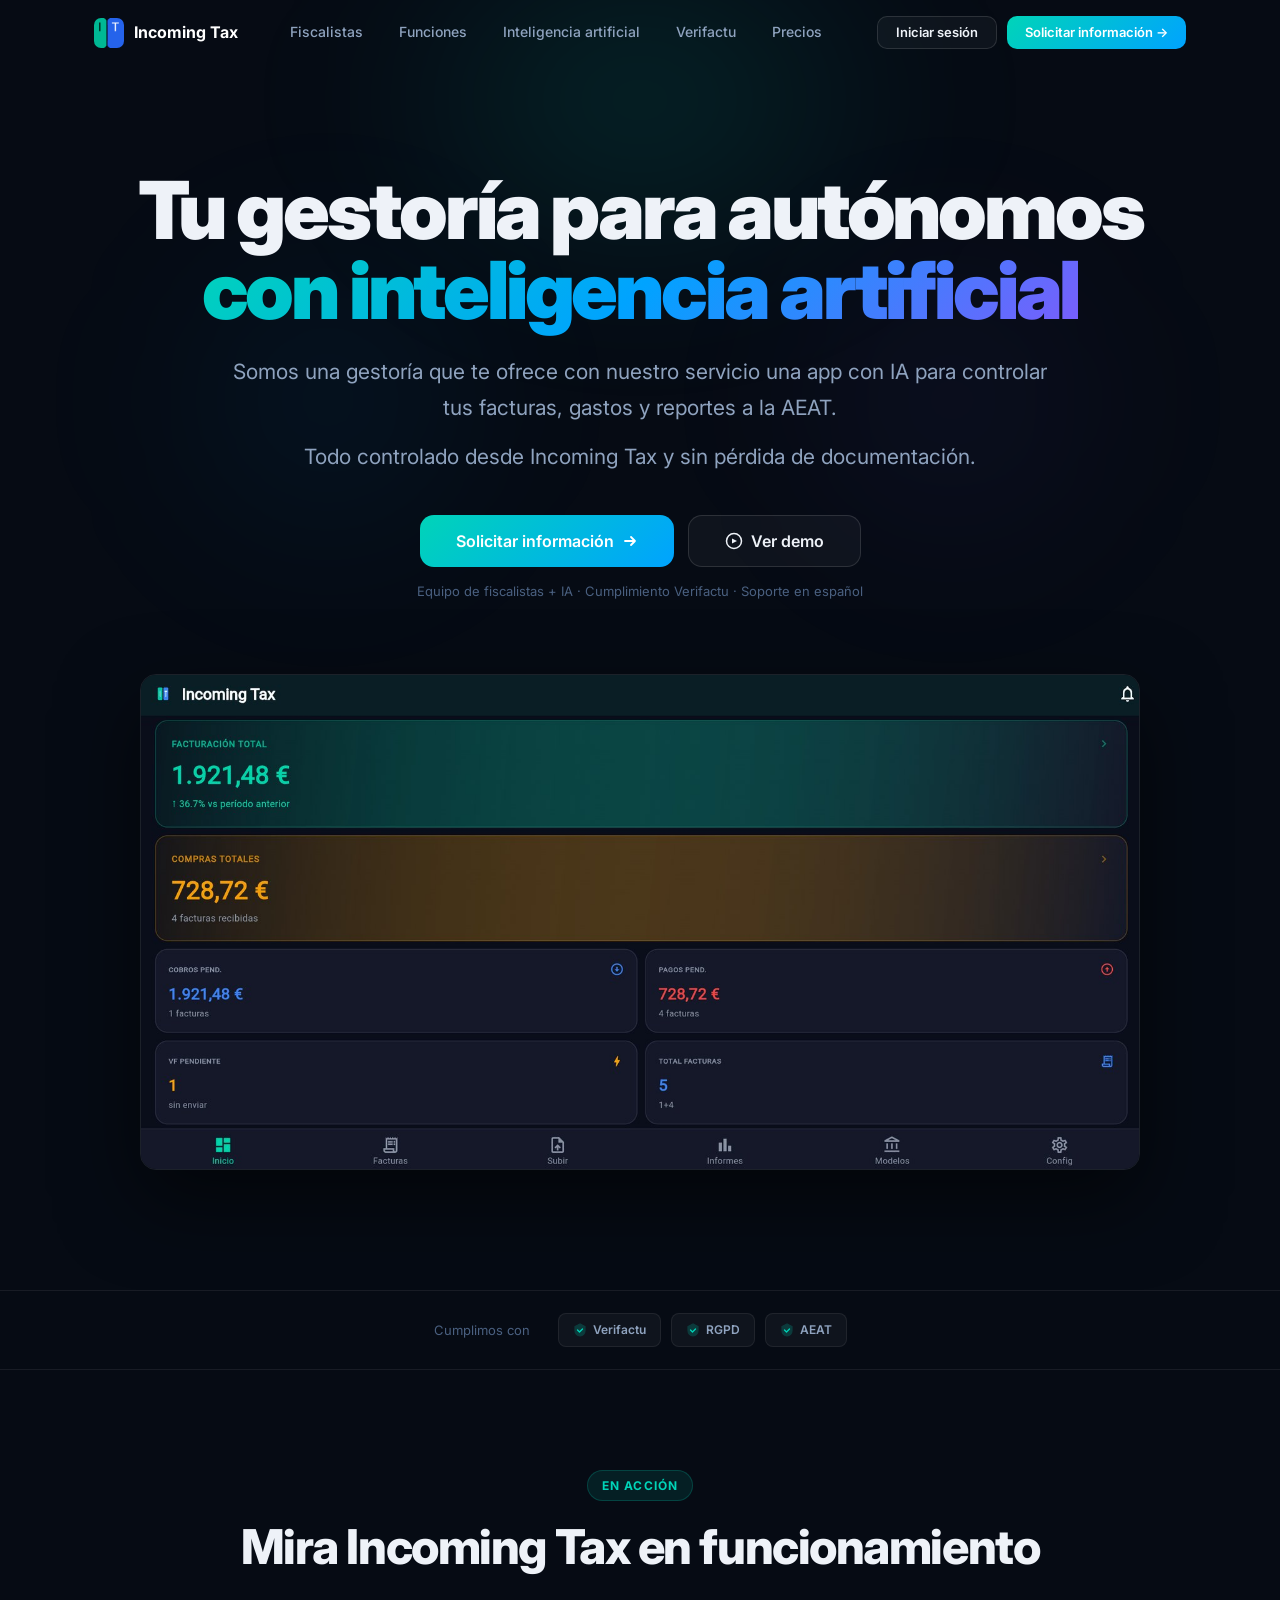
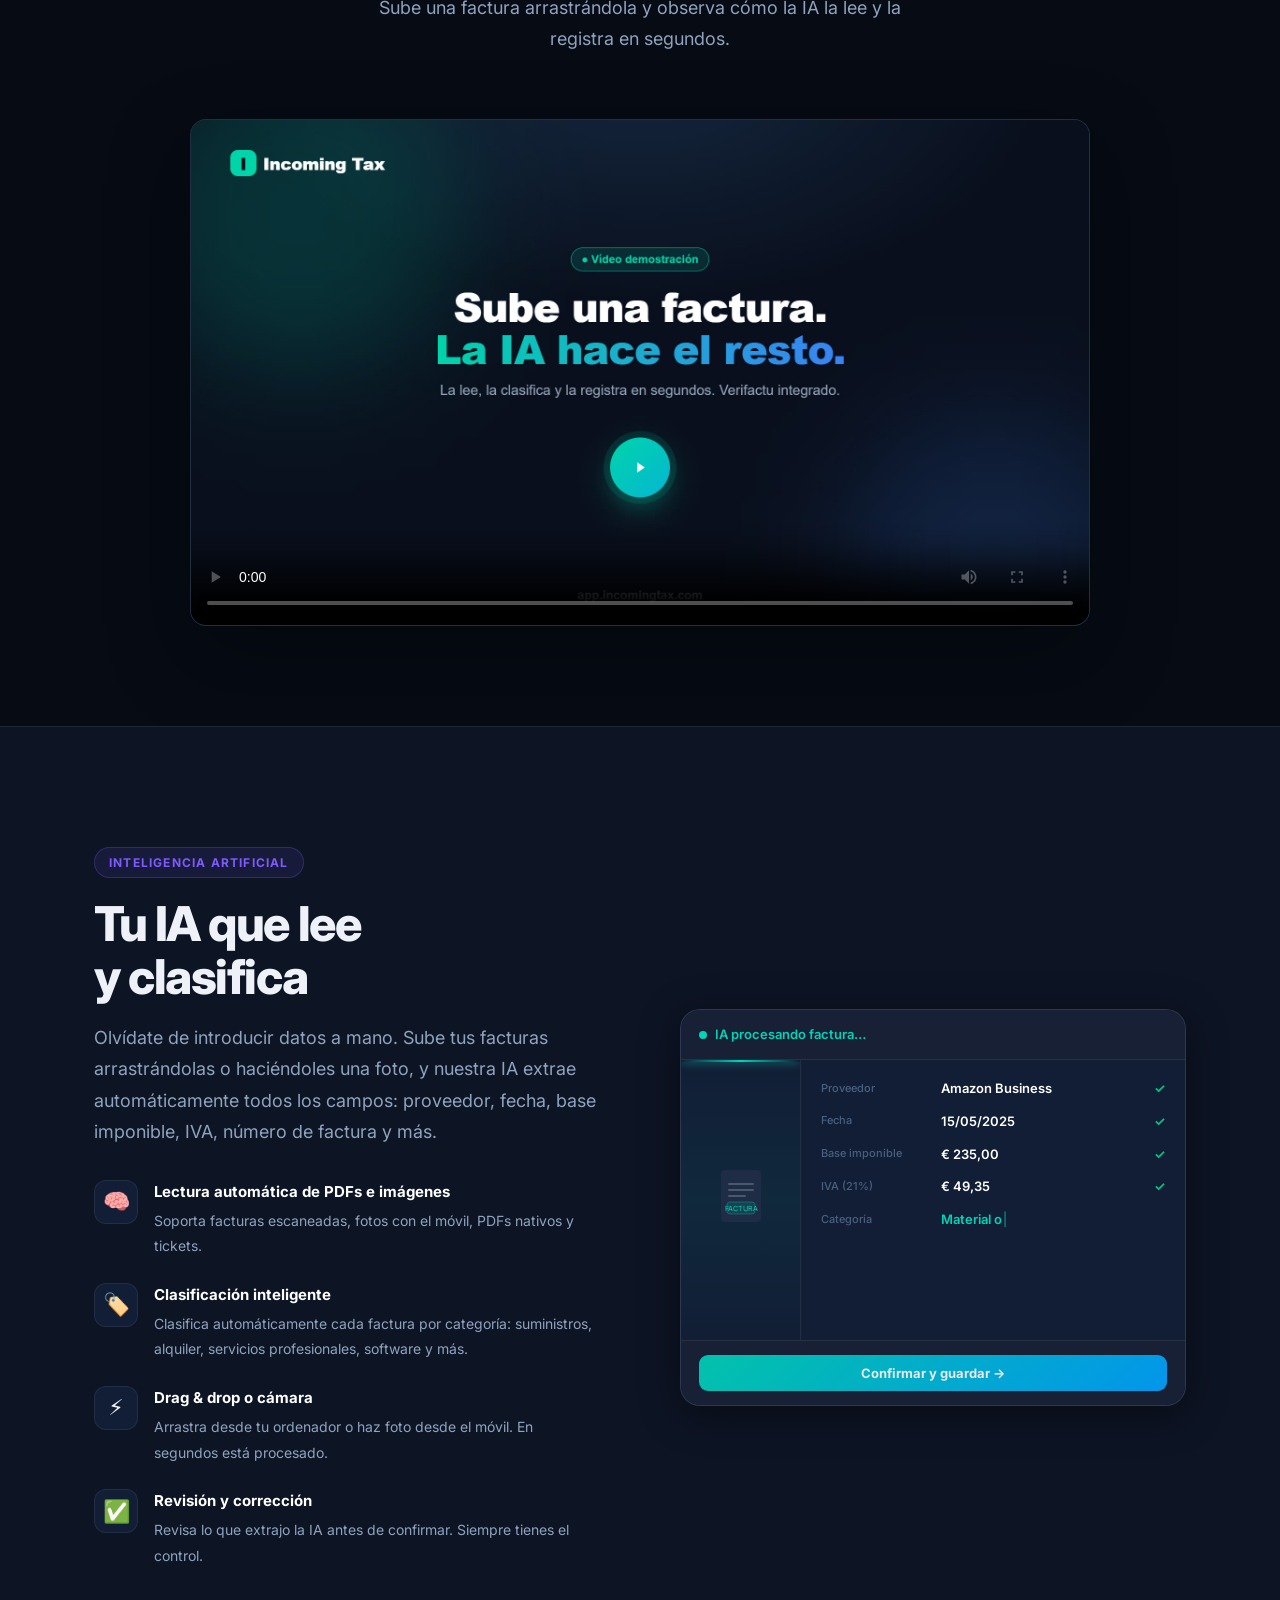
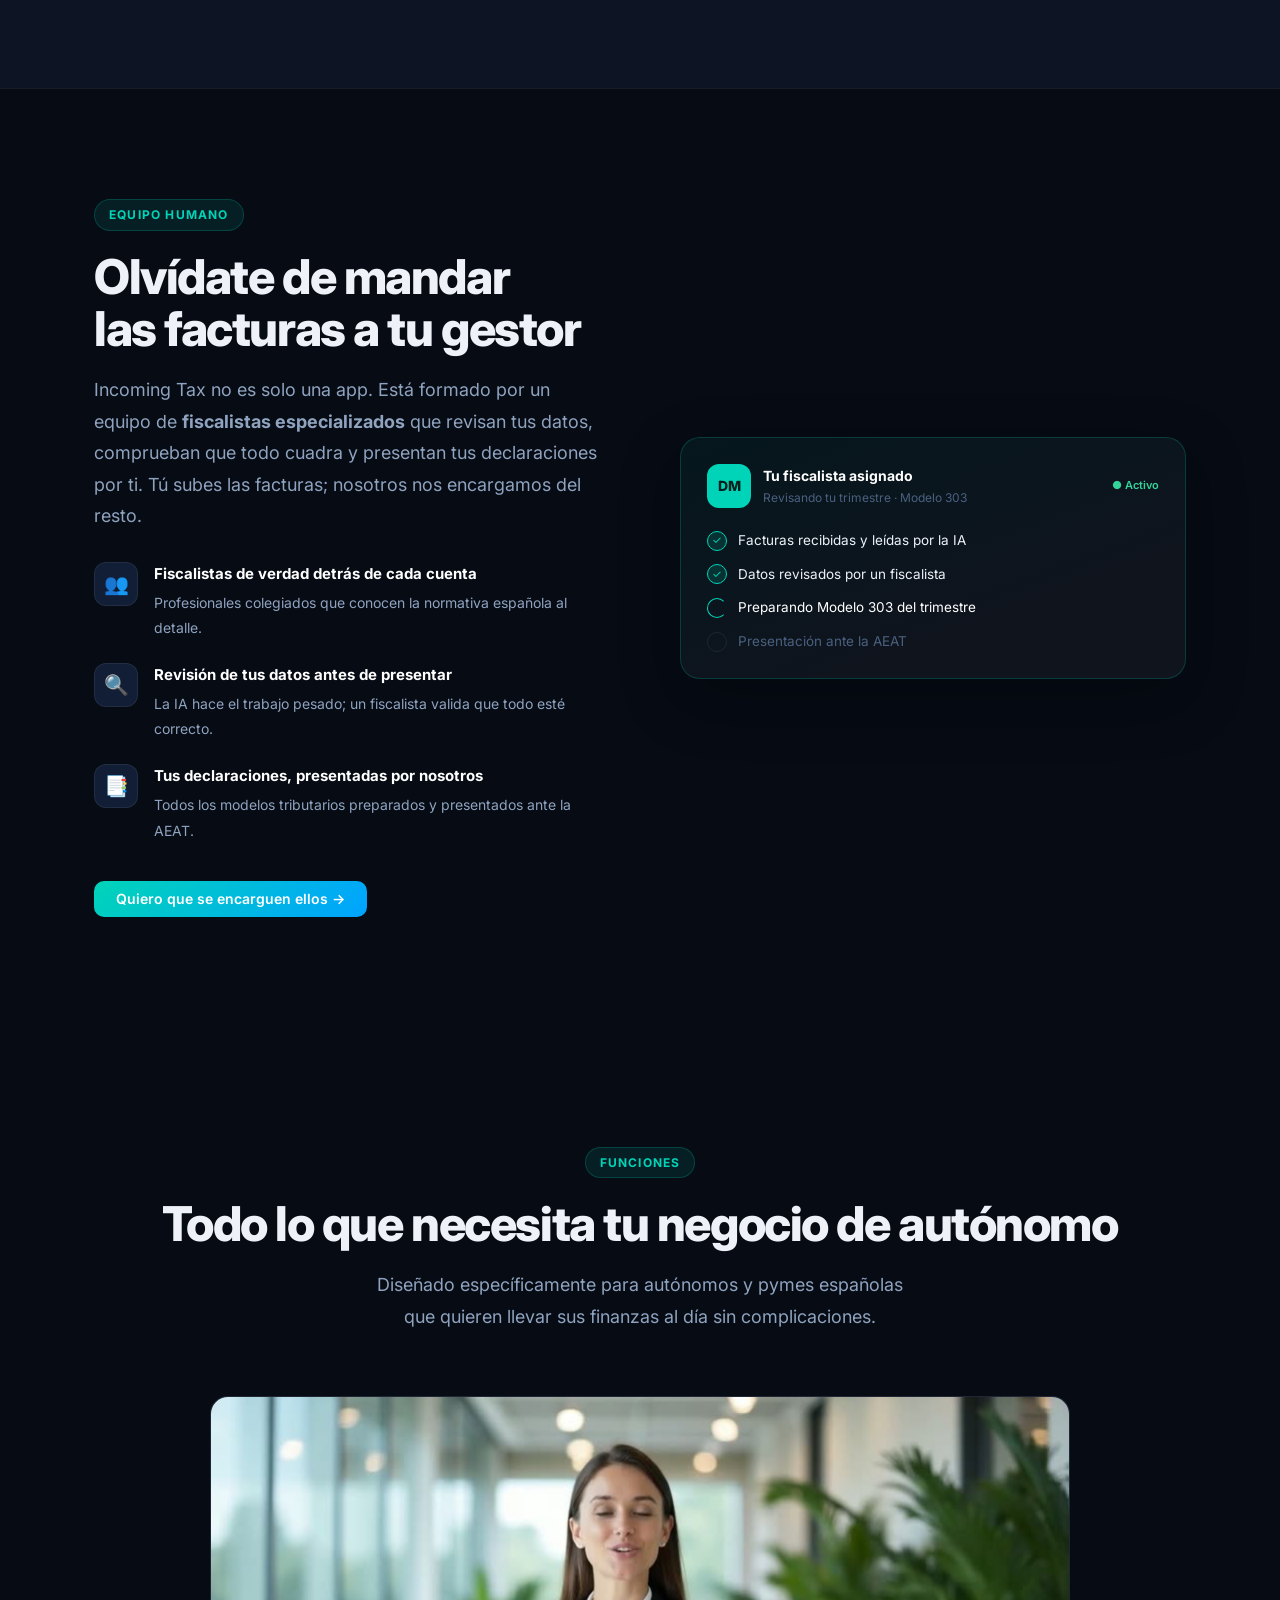
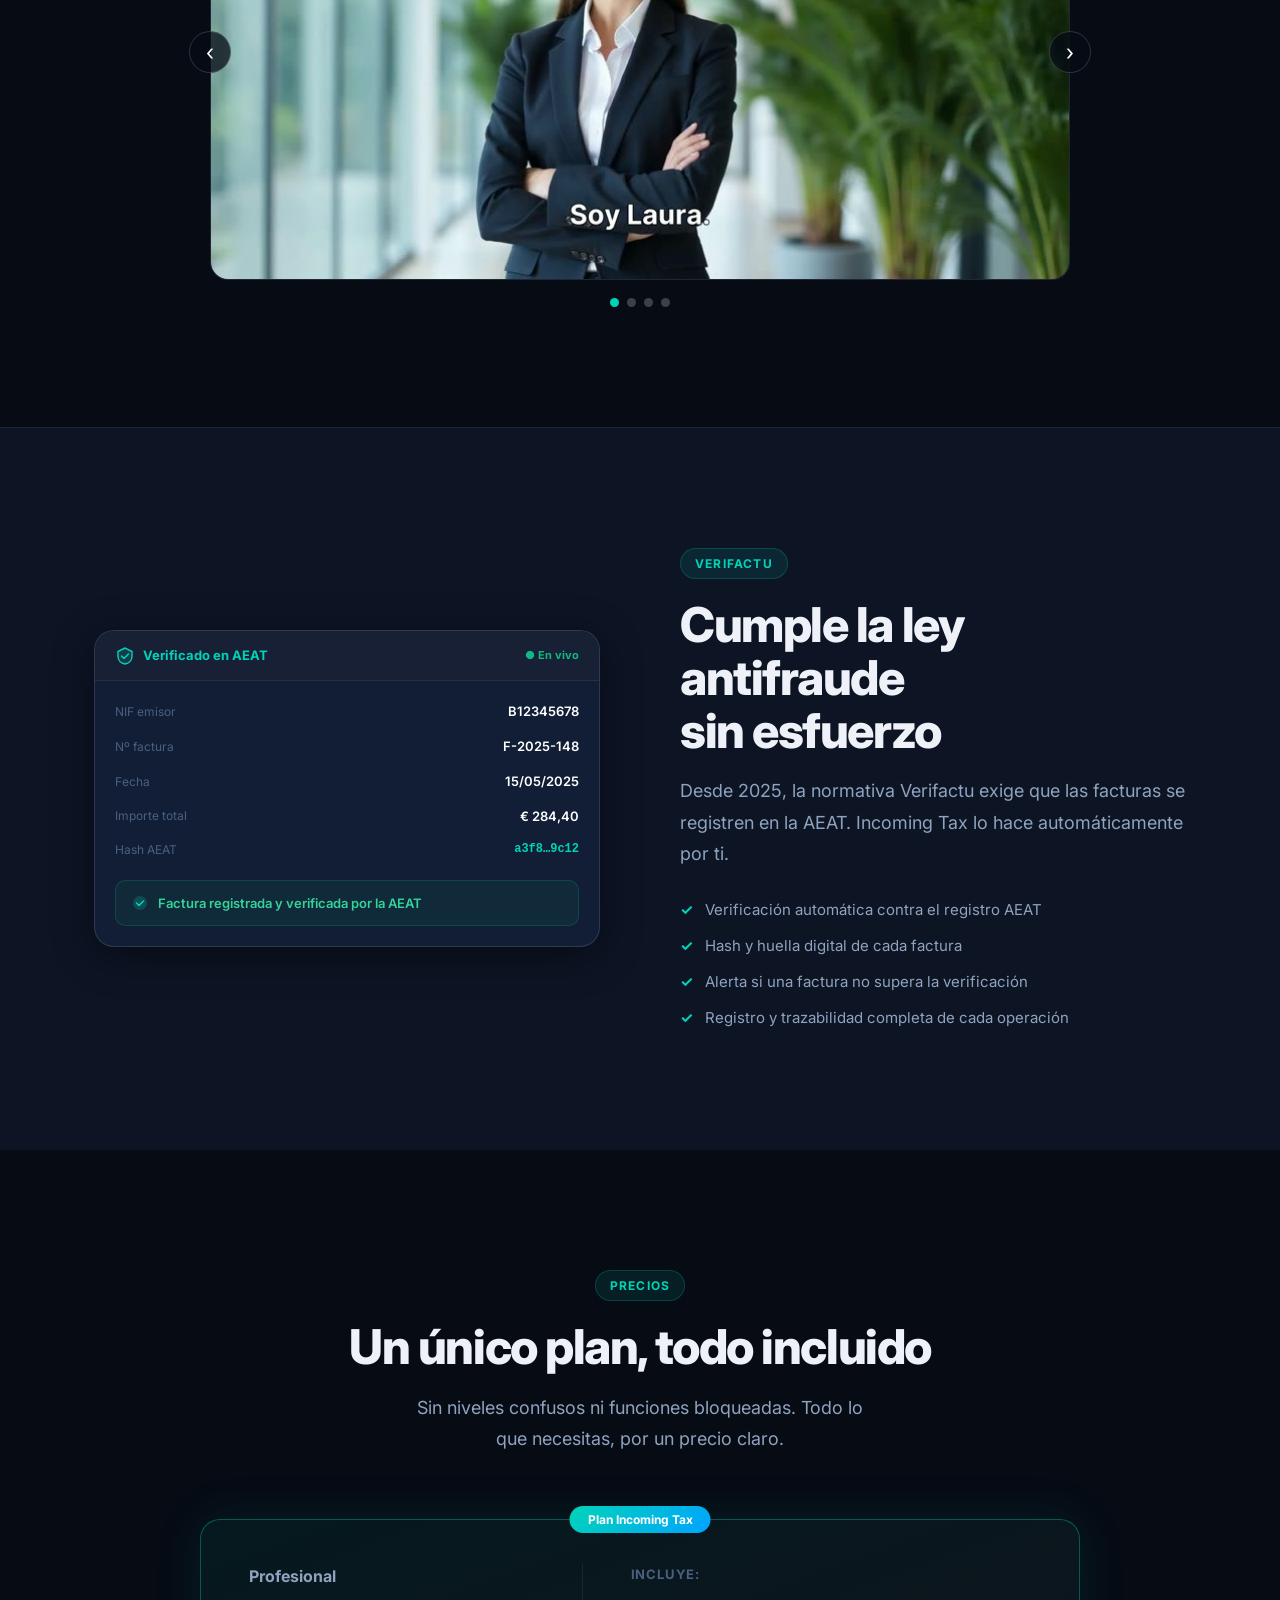
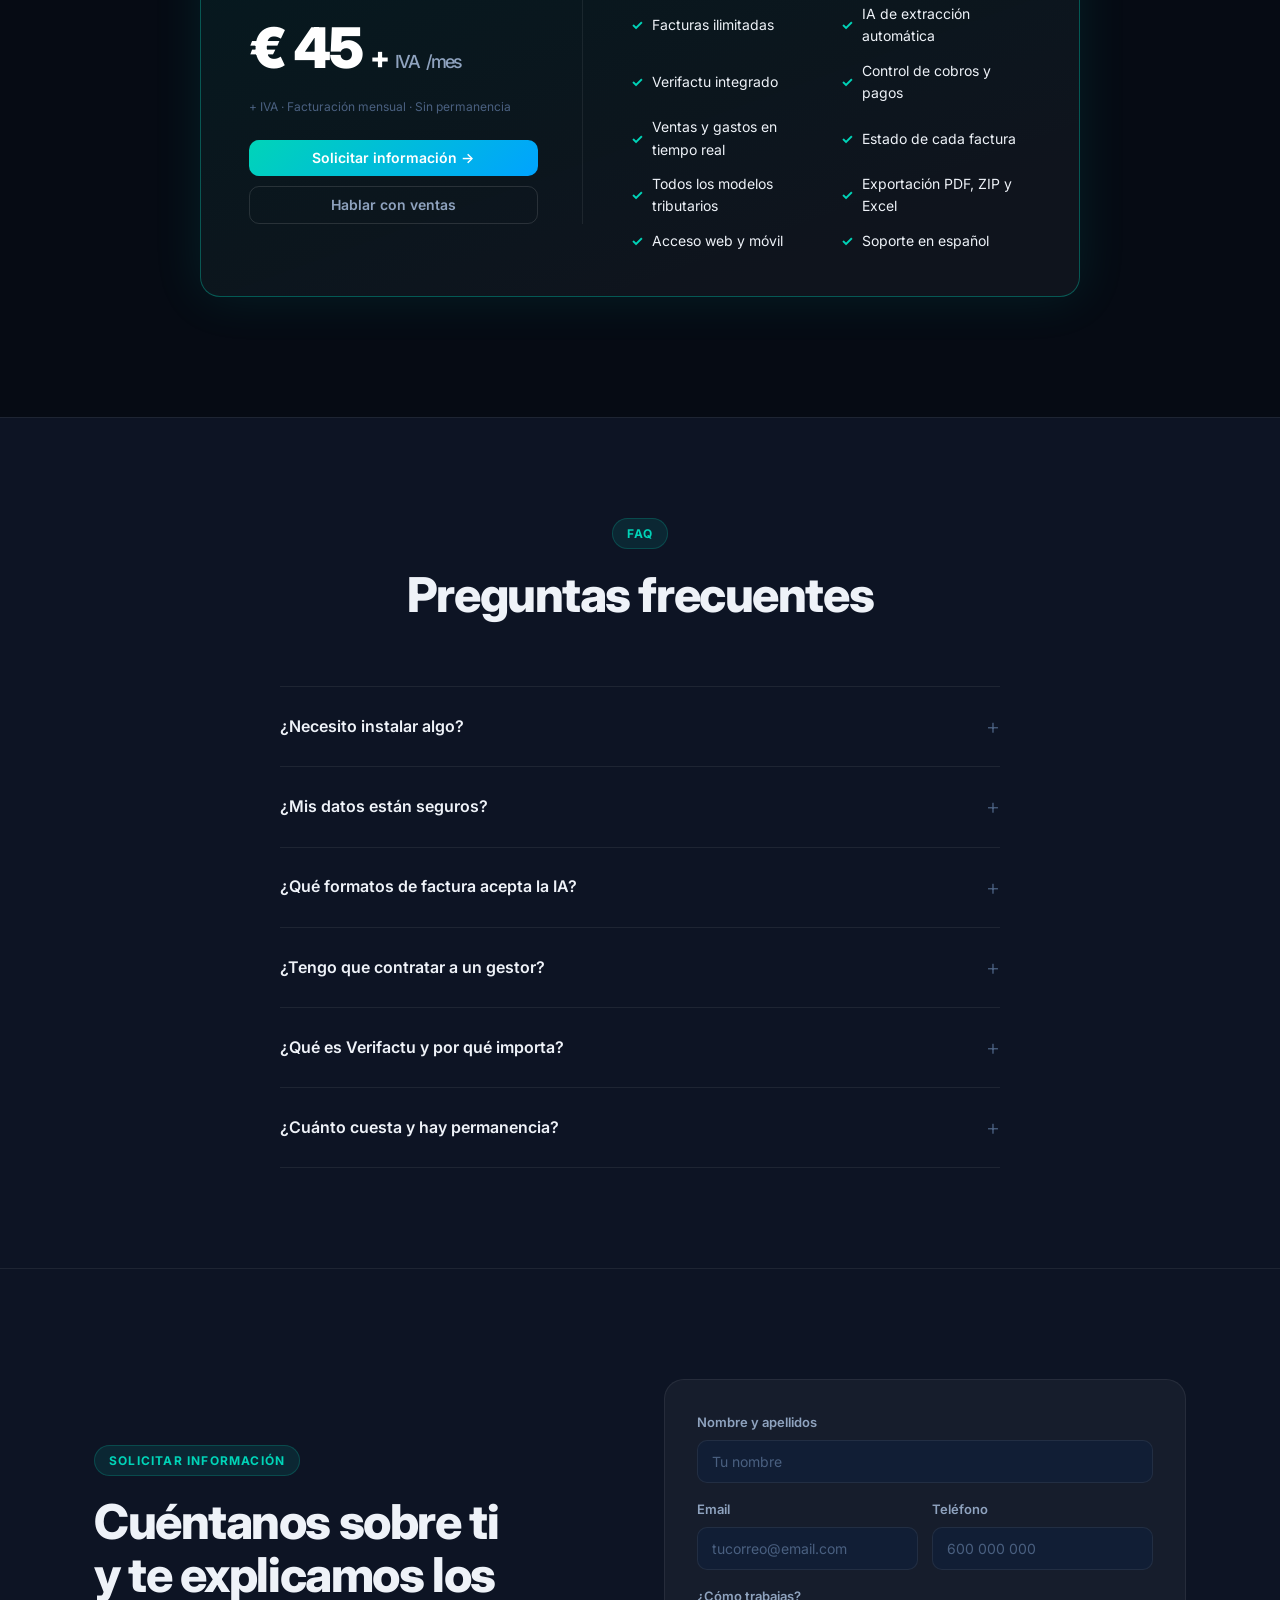
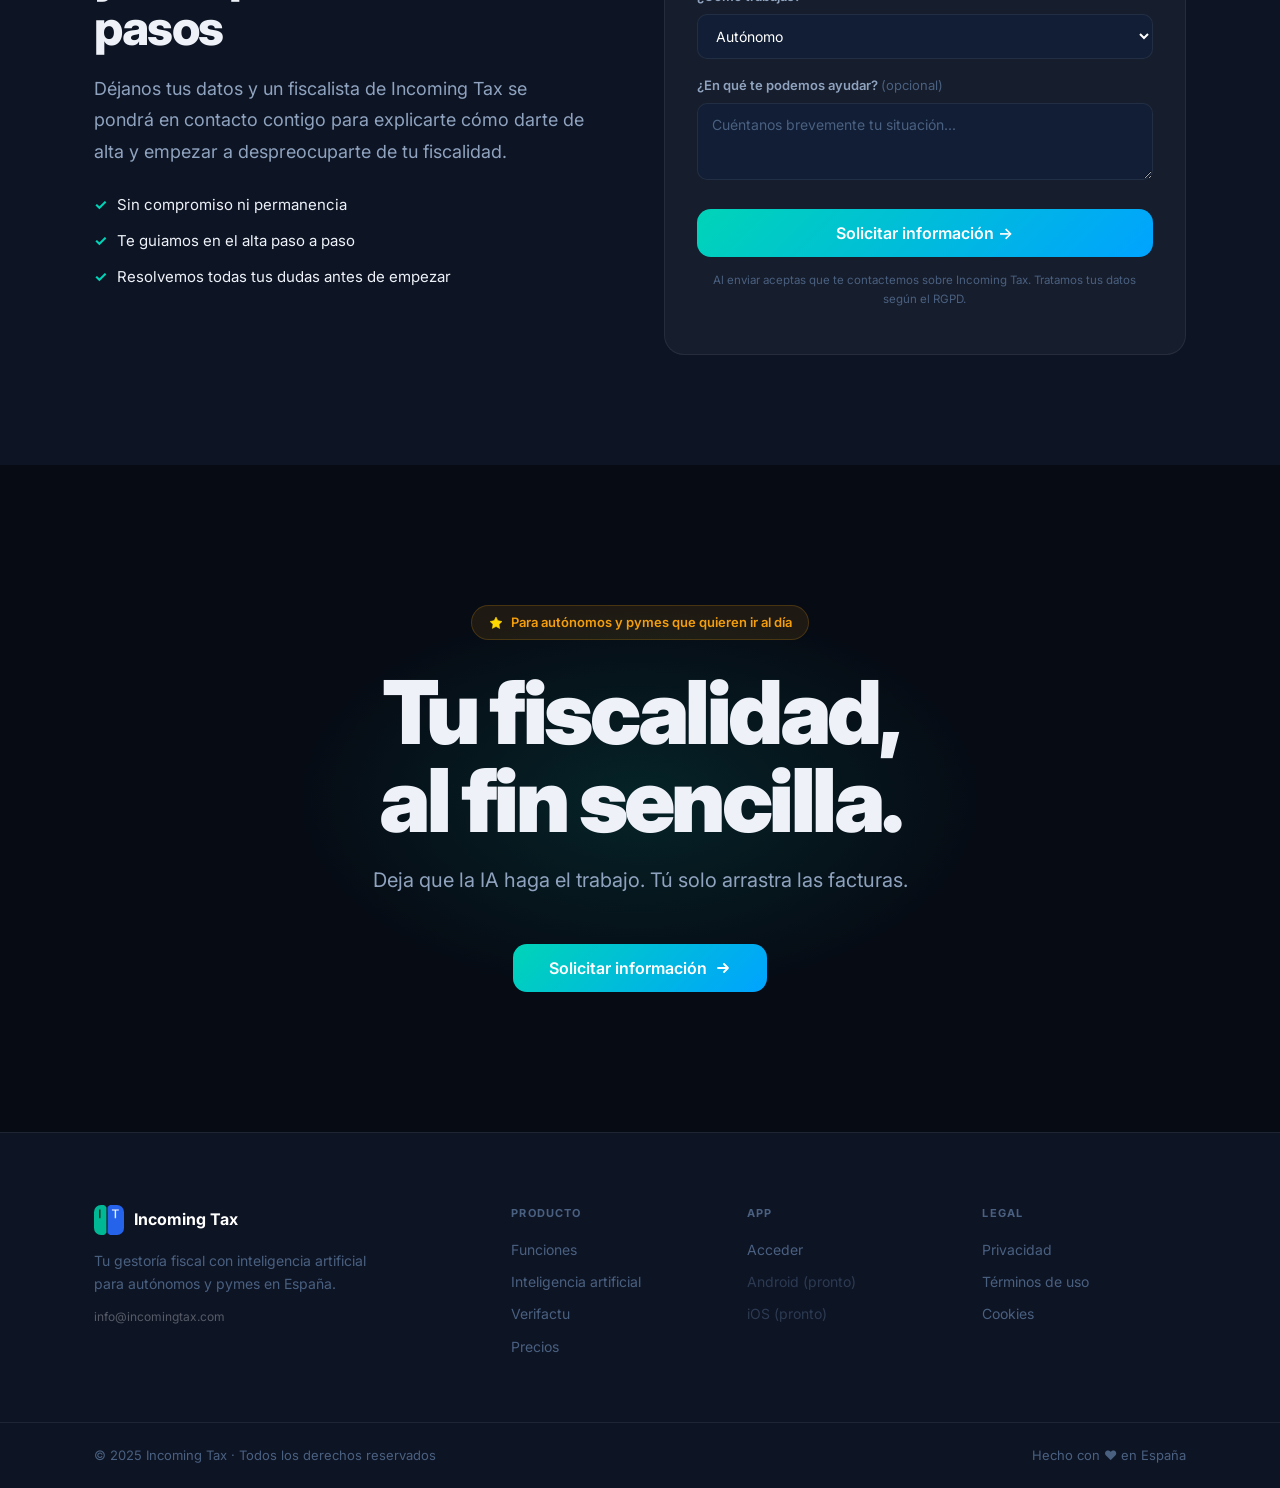
==== commit ca301d6a: "Sustituye 'Modelo 303, 130 y 111' por 'Todos los modelos tributarios' en la seccion de fiscalistas C" ====
--- a/index.html
+++ b/index.html
@@ -243,7 +243,7 @@
             <div class="experts__icon">📑</div>
             <div>
               <strong>Tus declaraciones, presentadas por nosotros</strong>
-              <span>Modelo 303, 130 y 111 preparados y presentados ante la AEAT.</span>
+              <span>Todos los modelos tributarios preparados y presentados ante la AEAT.</span>
             </div>
           </li>
         </ul>
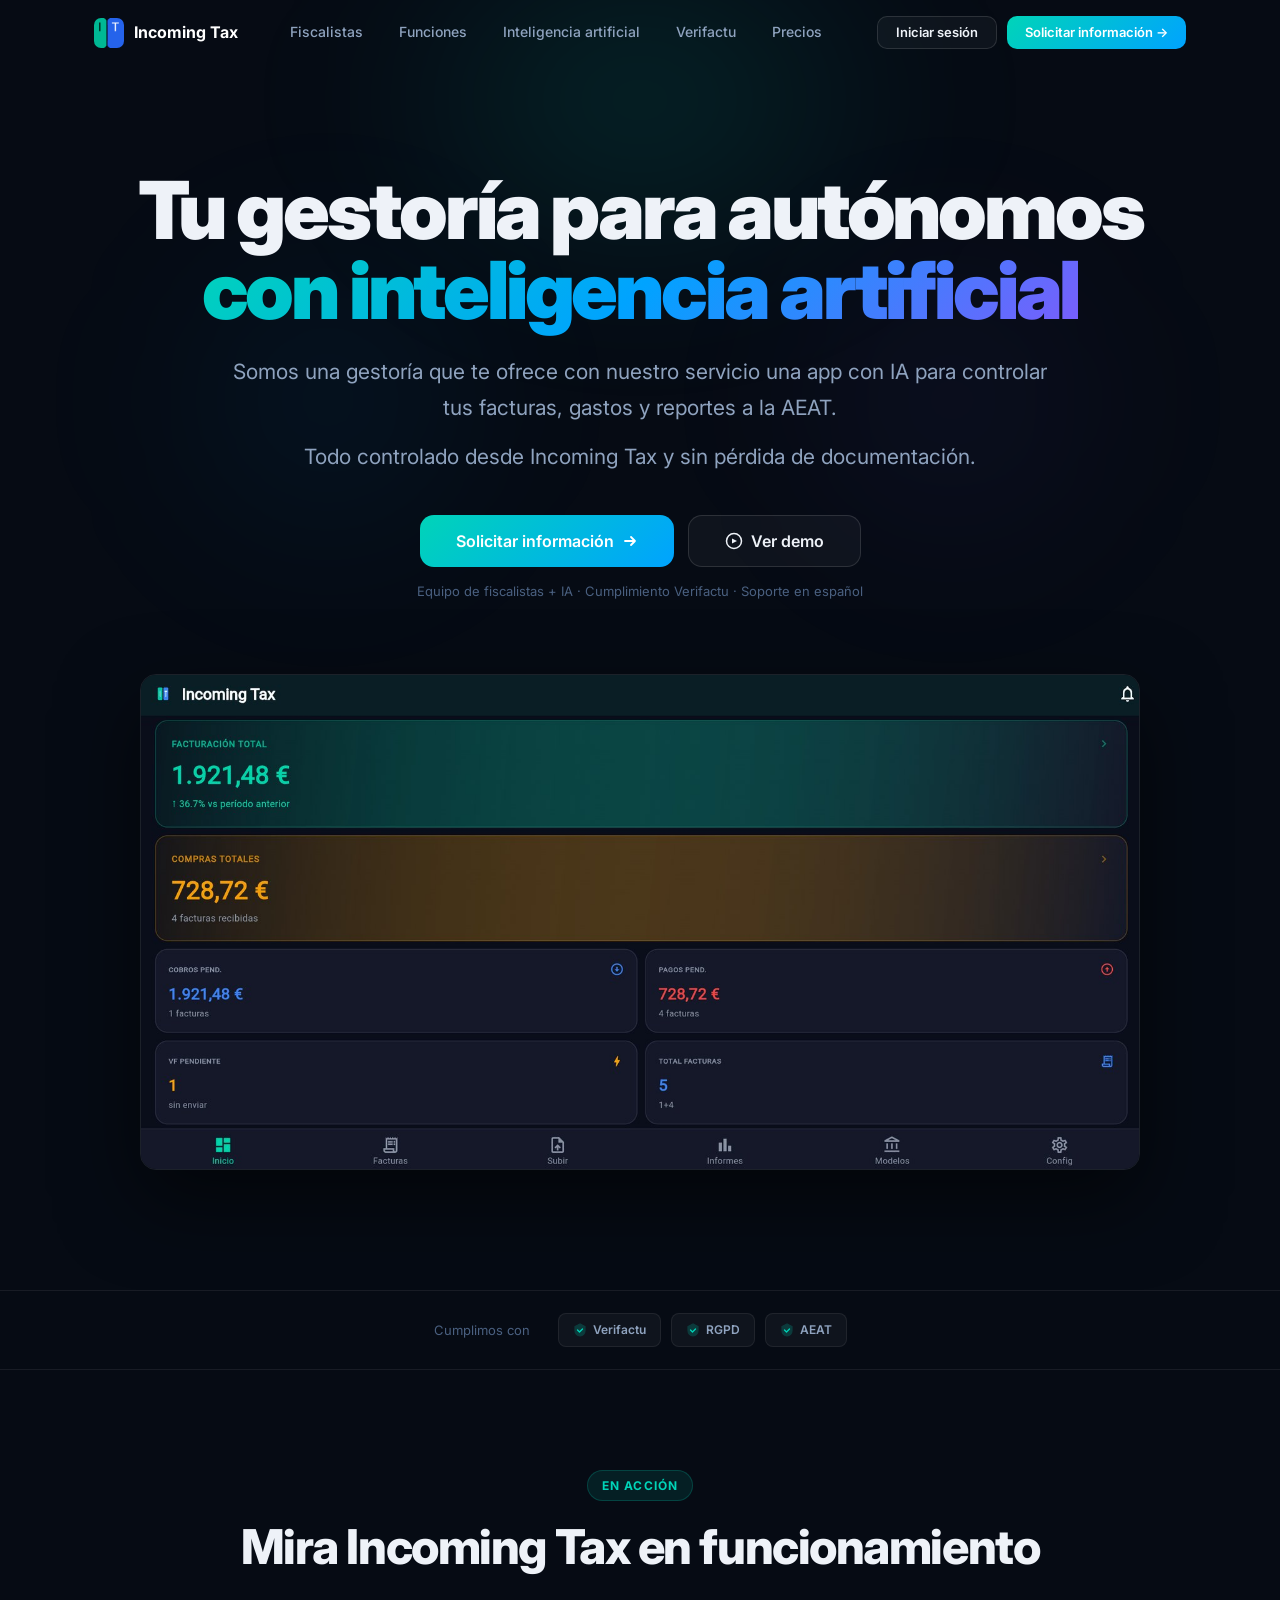
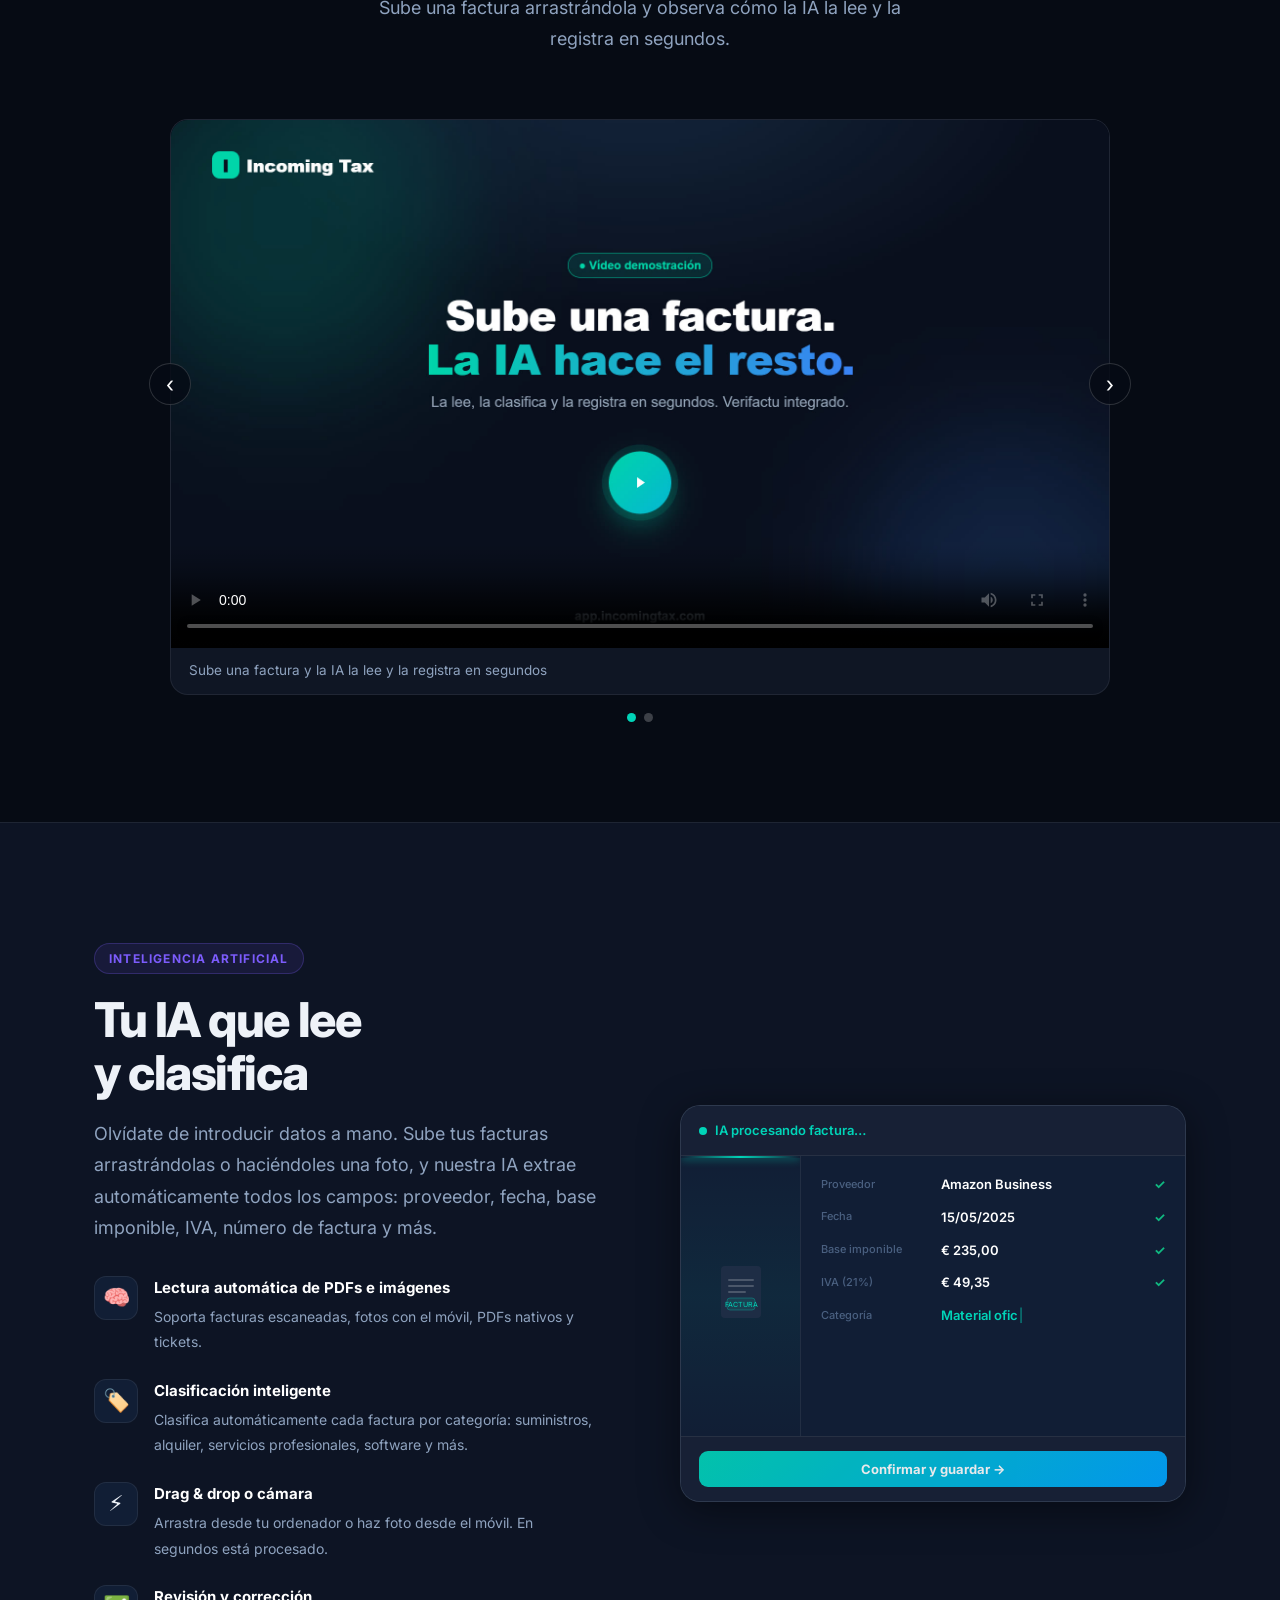
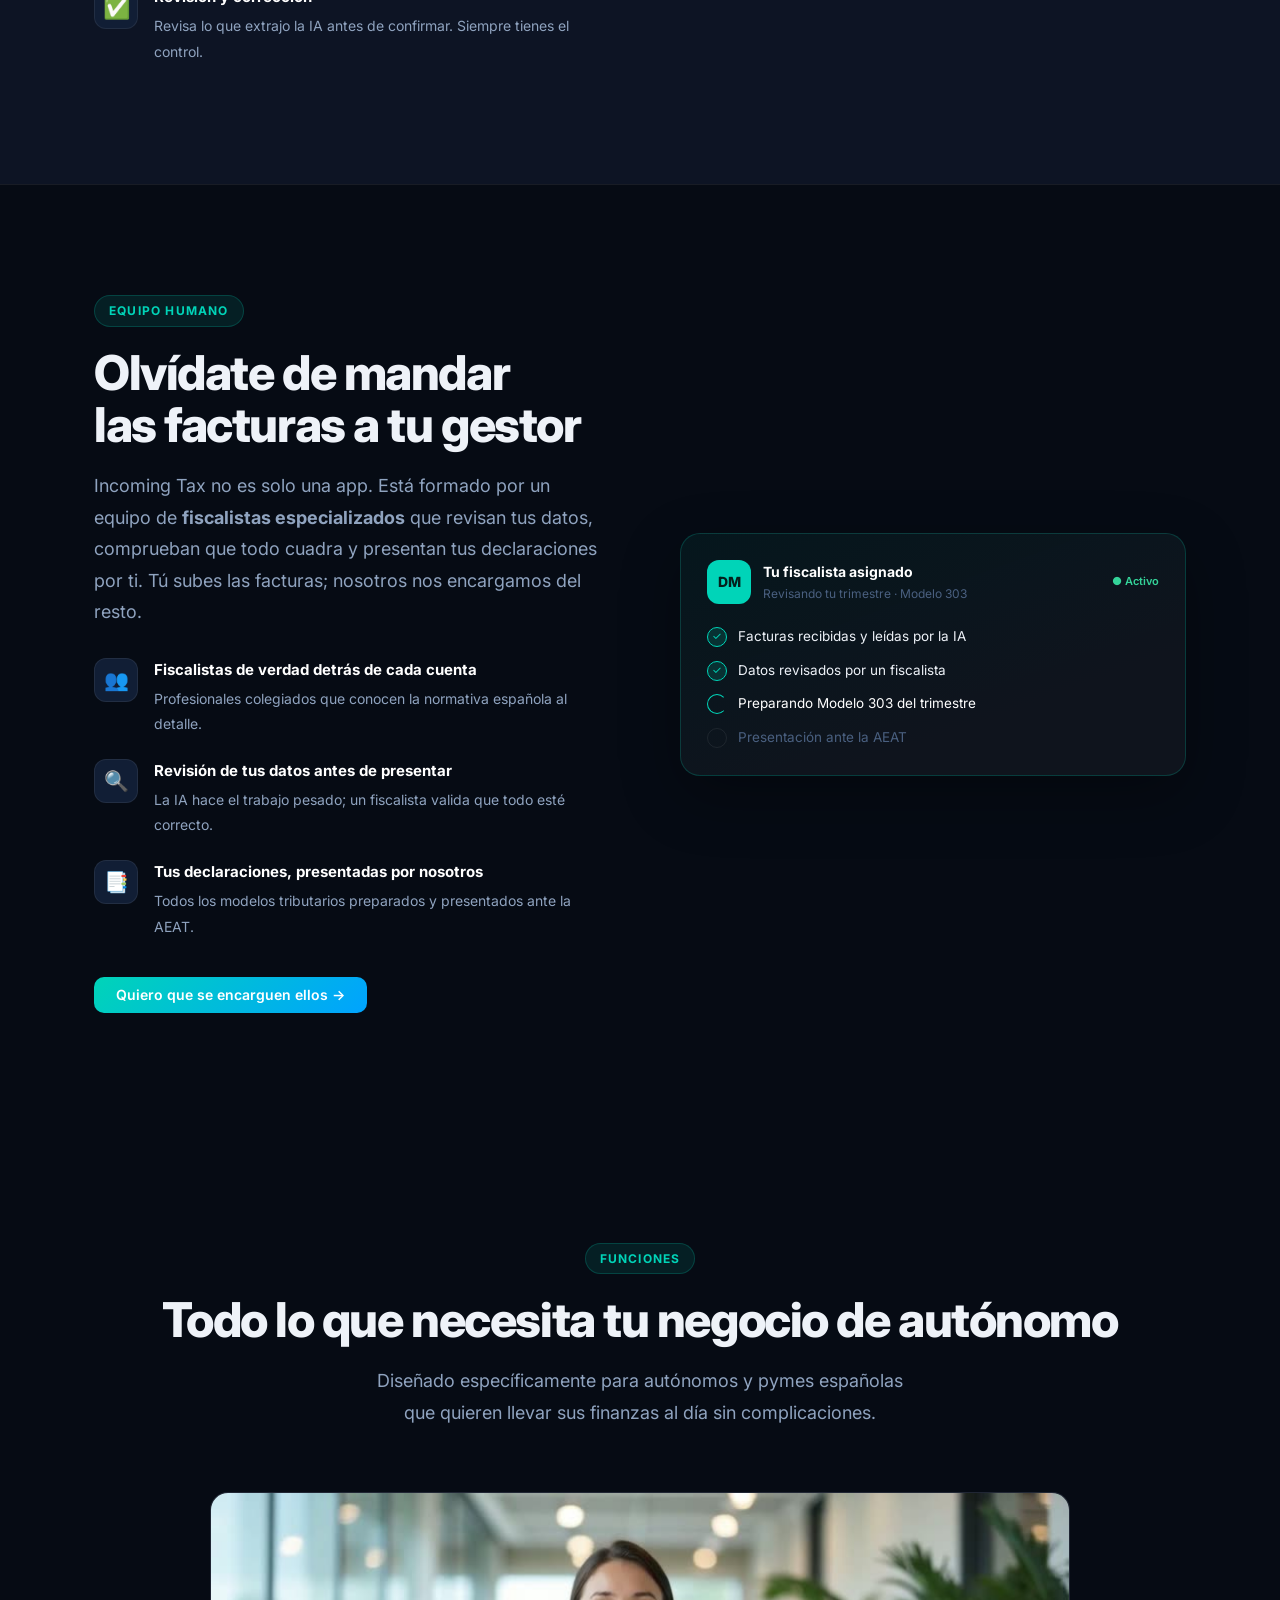
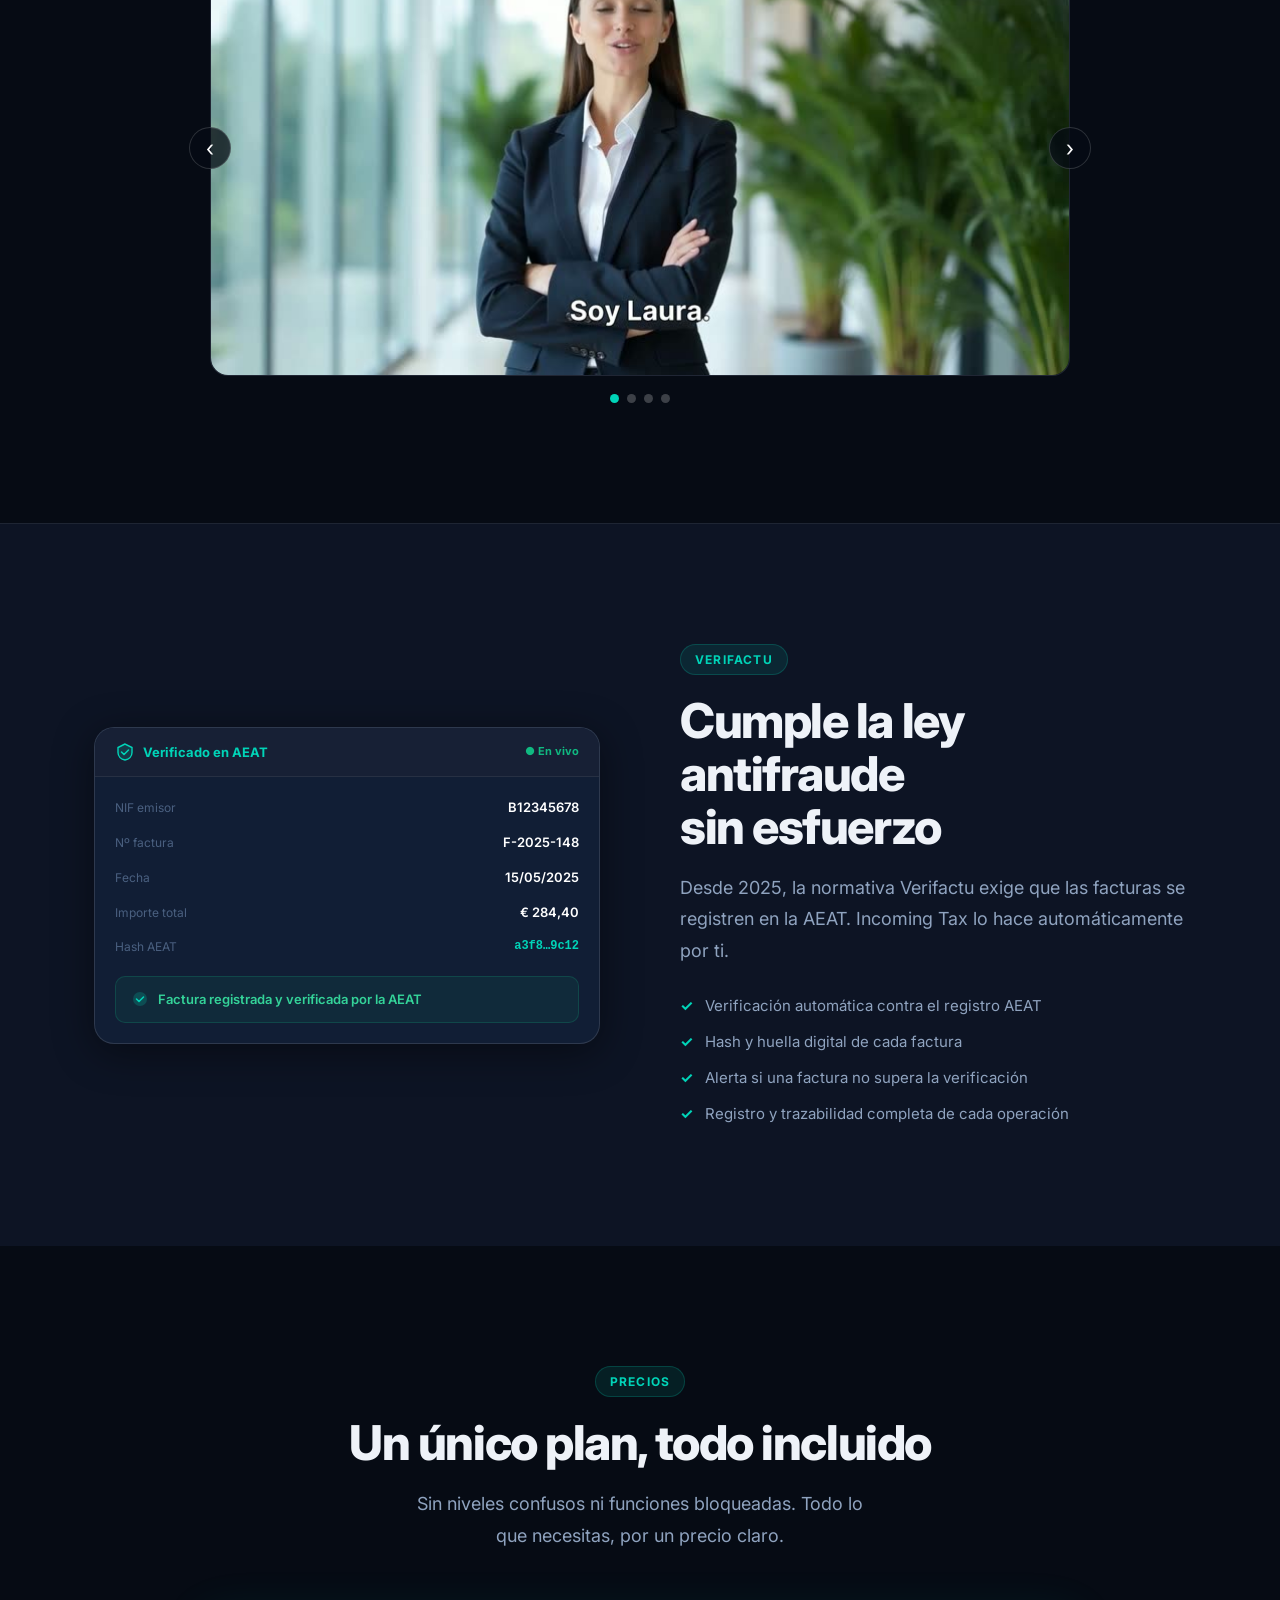
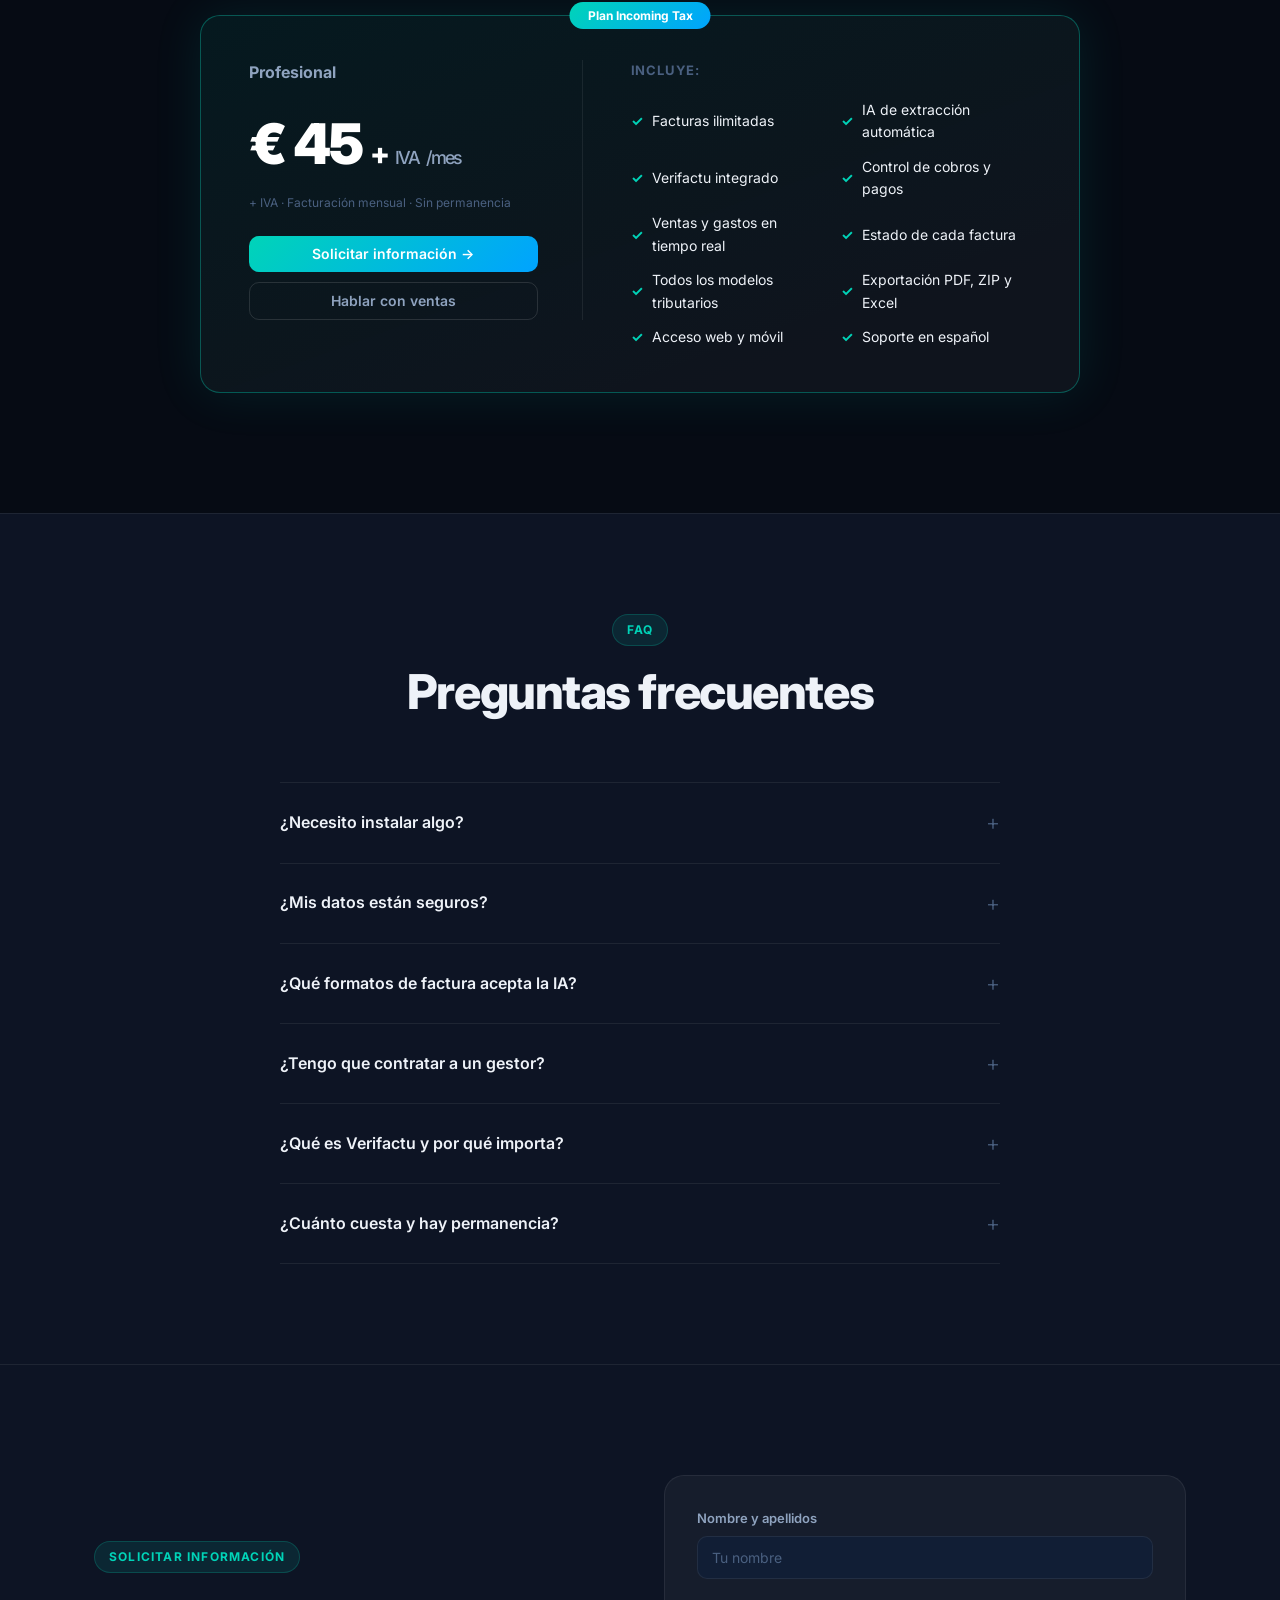
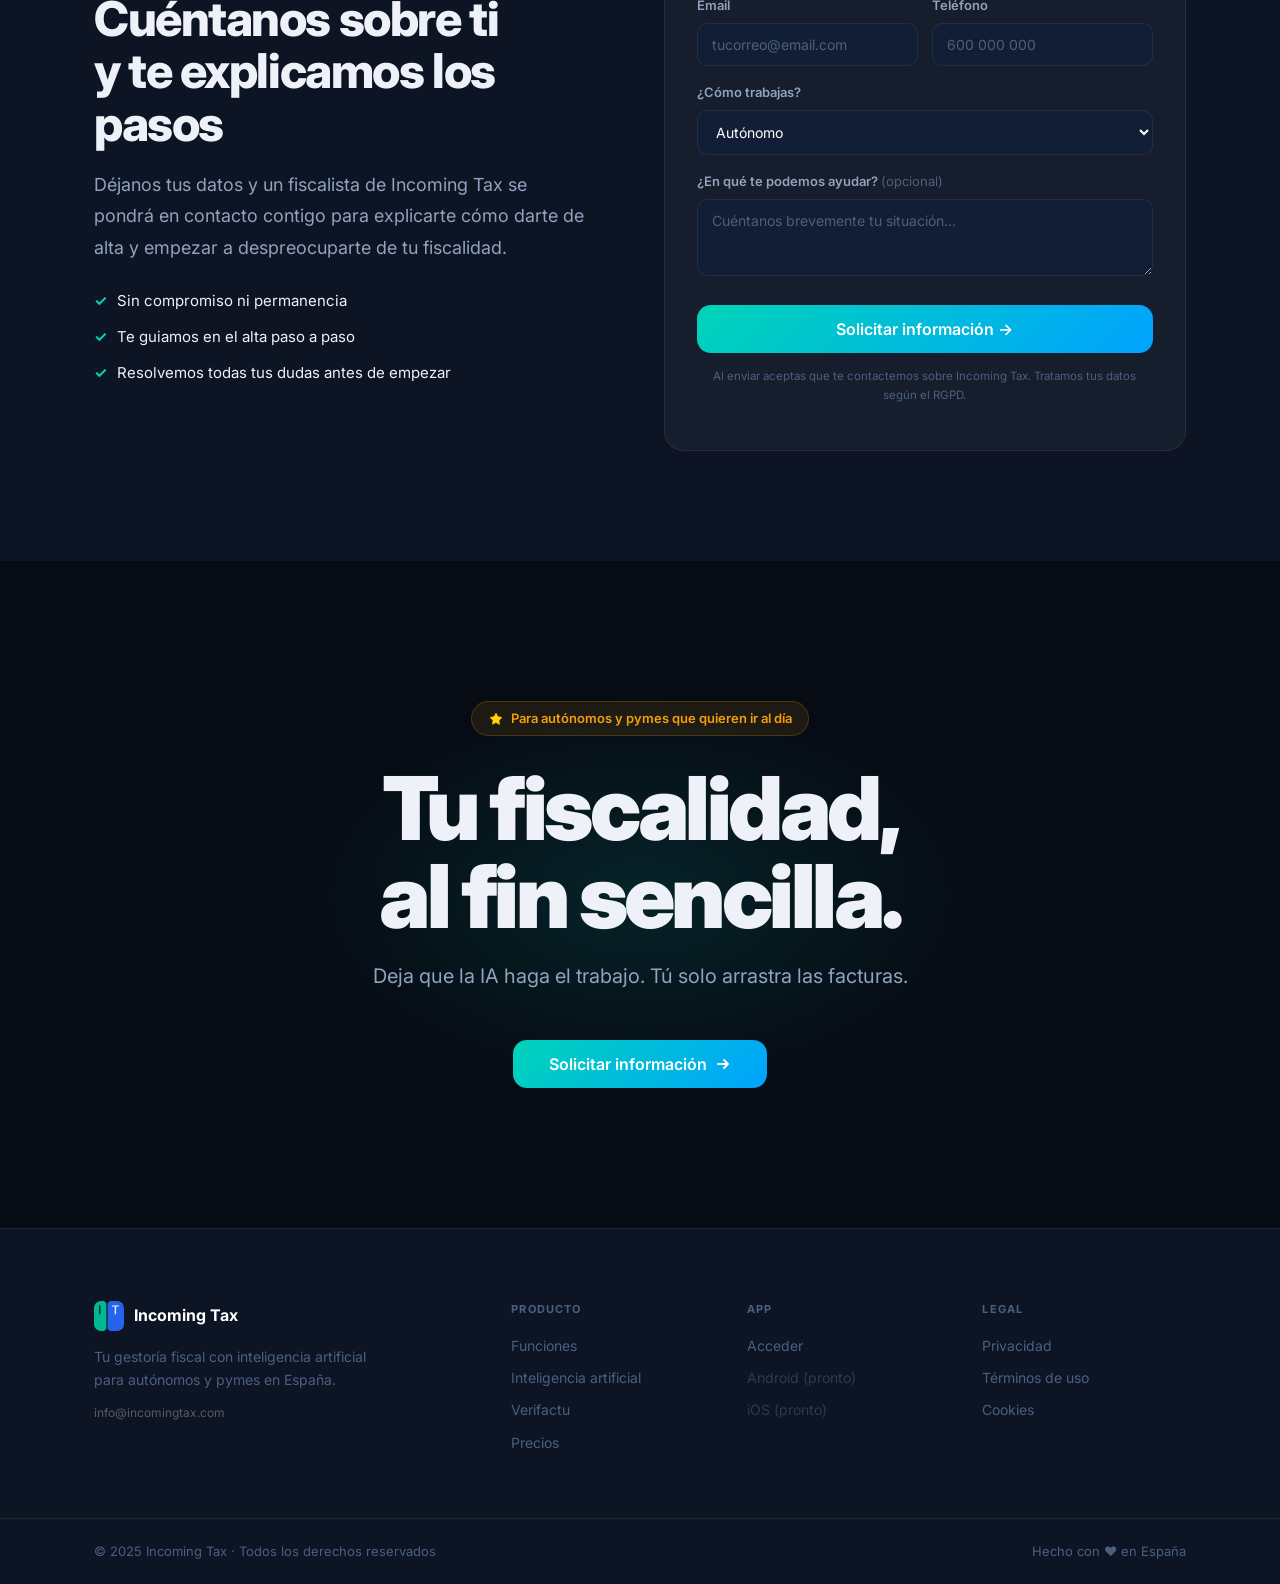
==== commit 27337c33: "Carrusel en la seccion 'En accion' con el video narrado de la app - Nuevo video con audio (recorrido" ====
--- a/index.html
+++ b/index.html
@@ -117,12 +117,24 @@
         <h2 class="section-title">Mira Incoming Tax en funcionamiento</h2>
         <p class="section-body" style="max-width:560px;margin:0 auto">Sube una factura arrastrándola y observa cómo la IA la lee y la registra en segundos.</p>
       </div>
-      <div class="video-frame">
-        <div class="video-player" id="videoPlayer">
-          <video id="appVideo" controls preload="metadata" playsinline poster="poster.jpg">
-            <source src="demo.mp4" type="video/mp4" />
-          </video>
-        </div>
+      <div class="demo-carousel" id="demoCarousel">
+        <button class="dc-arrow dc-arrow--prev" aria-label="Vídeo anterior">&#8249;</button>
+        <div class="dc-track">
+          <div class="dc-slide is-on">
+            <video class="dc-video" controls preload="metadata" playsinline poster="poster.jpg">
+              <source src="demo.mp4" type="video/mp4" />
+            </video>
+            <p class="dc-pie">Sube una factura y la IA la lee y la registra en segundos</p>
+          </div>
+          <div class="dc-slide">
+            <video class="dc-video" controls preload="metadata" playsinline poster="videos/demo-app-poster.jpg">
+              <source src="videos/demo-app.mp4" type="video/mp4" />
+            </video>
+            <p class="dc-pie">Recorrido por la aplicación, explicado paso a paso</p>
+          </div>
+        </div>
+        <button class="dc-arrow dc-arrow--next" aria-label="Vídeo siguiente">&#8250;</button>
+        <div class="dc-dots" role="tablist"></div>
       </div>
     </div>
   </section>
--- a/style.css
+++ b/style.css
@@ -1022,3 +1022,34 @@
 
 /* Segunda línea del subtítulo del hero, separada */
 .hero__sub-line2 { display: inline-block; margin-top: 14px; }
+
+/* ===== Carrusel de la sección "En acción" (vídeos con controles) ===== */
+.demo-carousel { position: relative; max-width: 940px; margin: 0 auto; }
+.dc-track {
+  position: relative; border-radius: 18px; overflow: hidden;
+  border: 1px solid rgba(255,255,255,0.09); background: #0a1120;
+}
+.dc-slide { display: none; }
+.dc-slide.is-on { display: block; }
+.dc-video { width: 100%; display: block; background: #060B14; aspect-ratio: 16/9; object-fit: contain; }
+.dc-pie {
+  margin: 0; padding: 12px 18px; font-size: 13.5px; color: var(--text-2);
+  border-top: 1px solid rgba(255,255,255,0.07); background: rgba(255,255,255,0.02);
+}
+.dc-arrow {
+  position: absolute; top: 44%; transform: translateY(-50%); z-index: 5;
+  width: 42px; height: 42px; border-radius: 50%;
+  border: 1px solid rgba(255,255,255,0.16); background: rgba(6,11,20,0.8);
+  color: #fff; font-size: 22px; line-height: 1; cursor: pointer; transition: background .2s;
+}
+.dc-arrow:hover { background: rgba(0,212,184,0.25); }
+.dc-arrow--prev { left: -21px; } .dc-arrow--next { right: -21px; }
+.dc-dots { display: flex; justify-content: center; gap: 8px; margin-top: 18px; }
+.dc-dots button {
+  width: 9px; height: 9px; border-radius: 50%; border: none; padding: 0;
+  background: rgba(255,255,255,0.22); cursor: pointer; transition: background .2s;
+}
+.dc-dots button.on { background: #00D4B8; }
+@media (max-width: 980px) {
+  .dc-arrow--prev { left: 8px; } .dc-arrow--next { right: 8px; }
+}
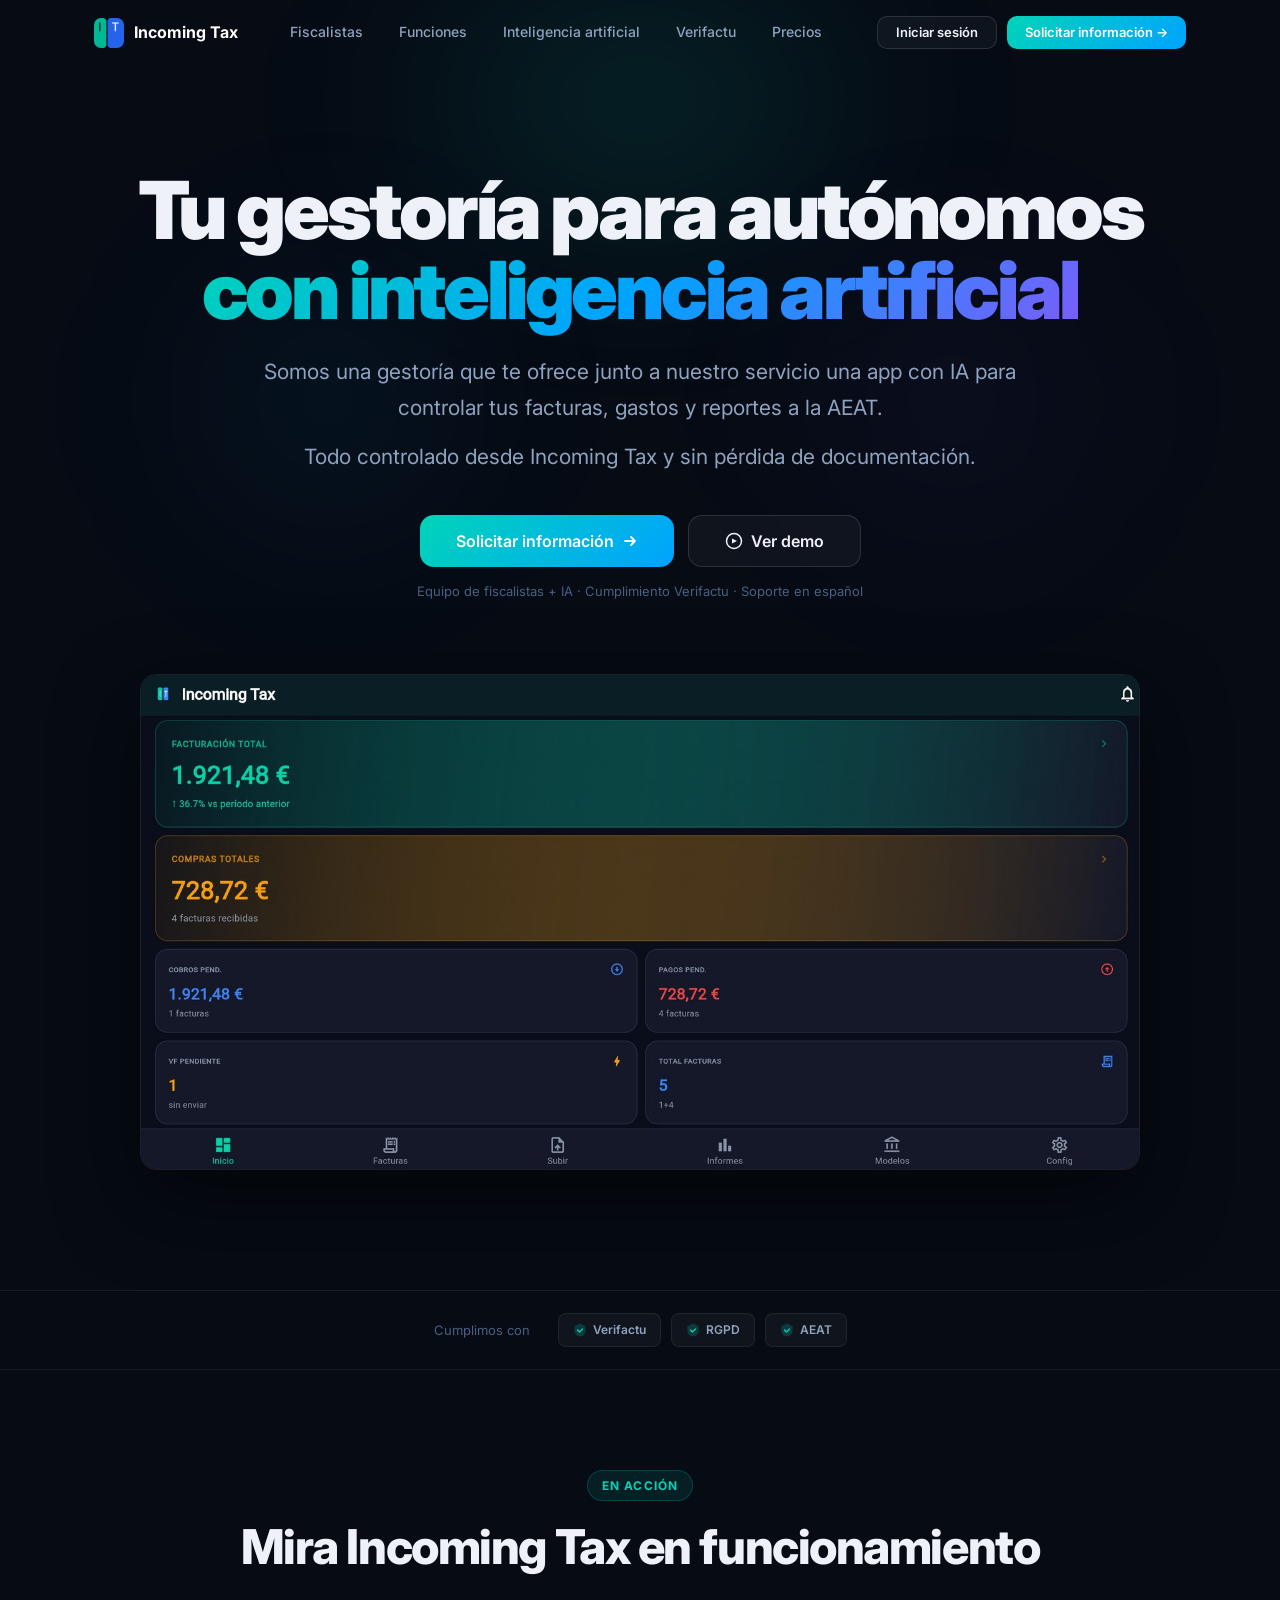
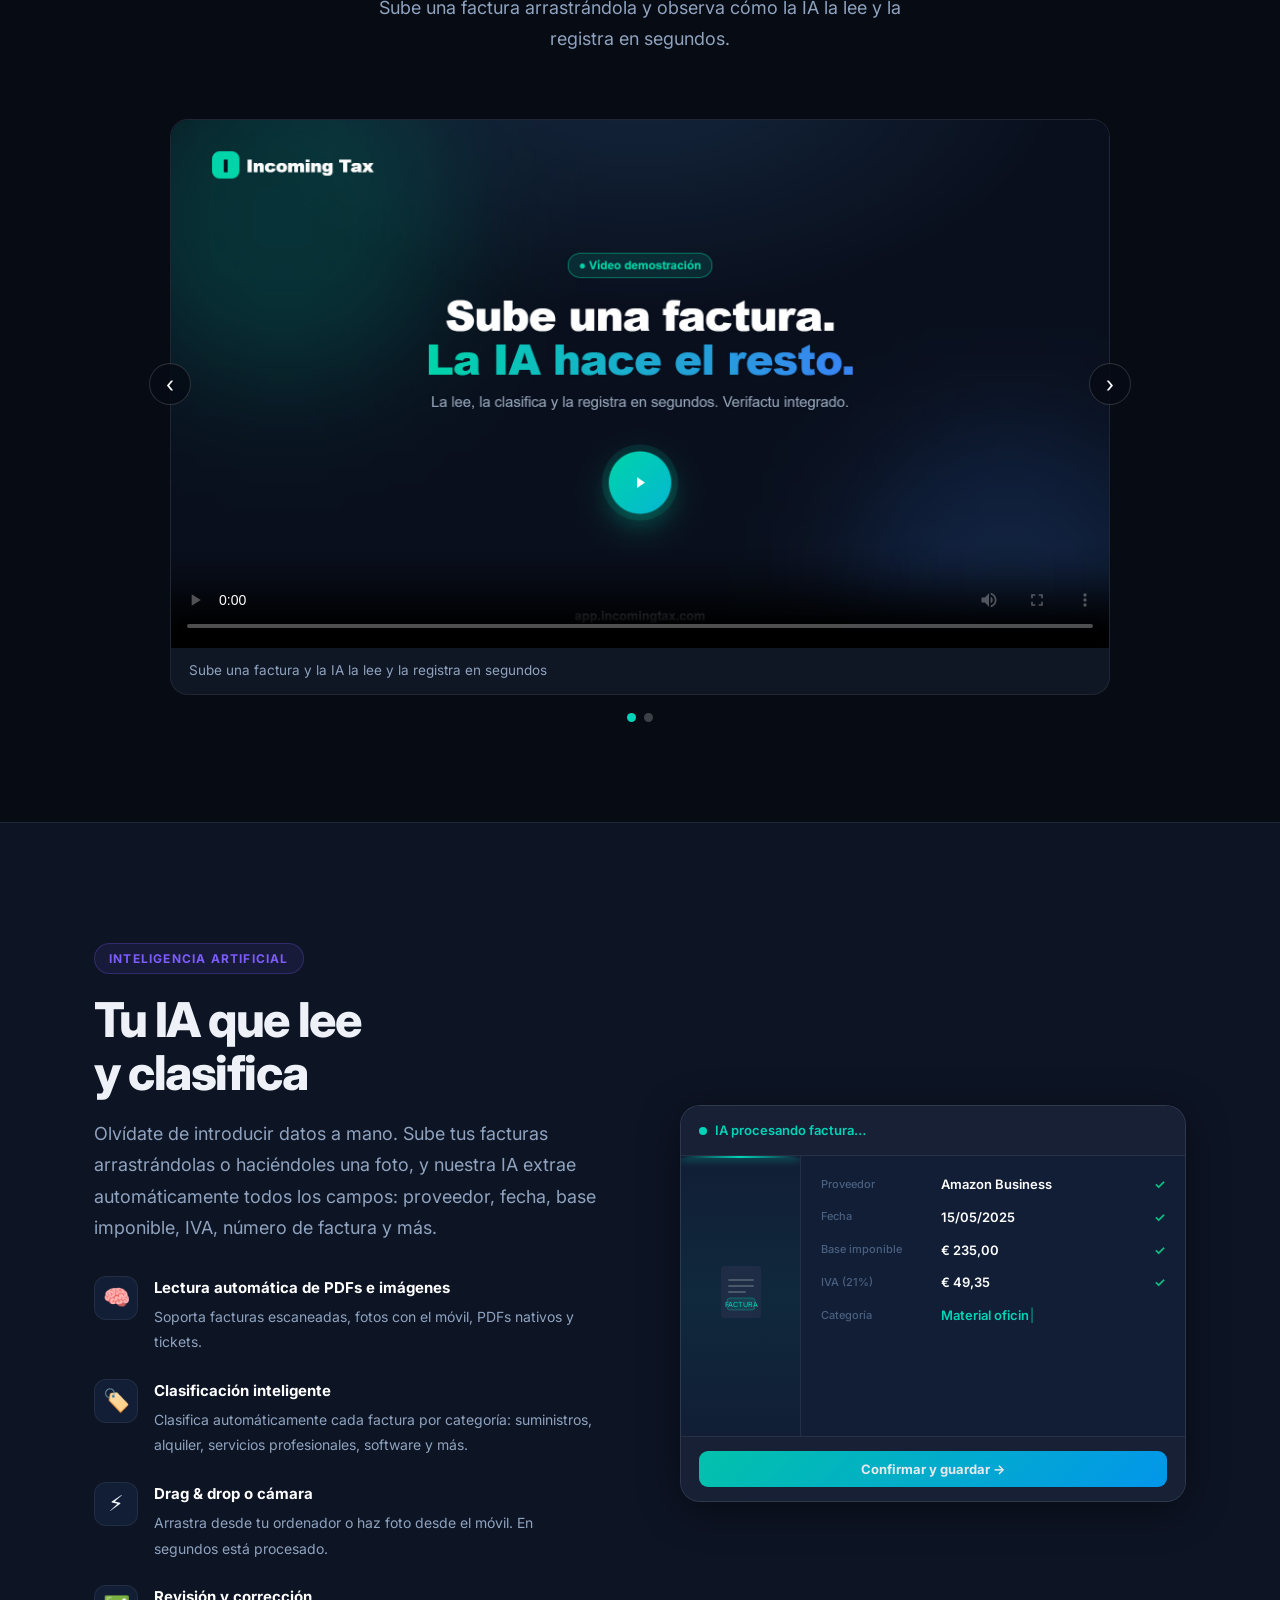
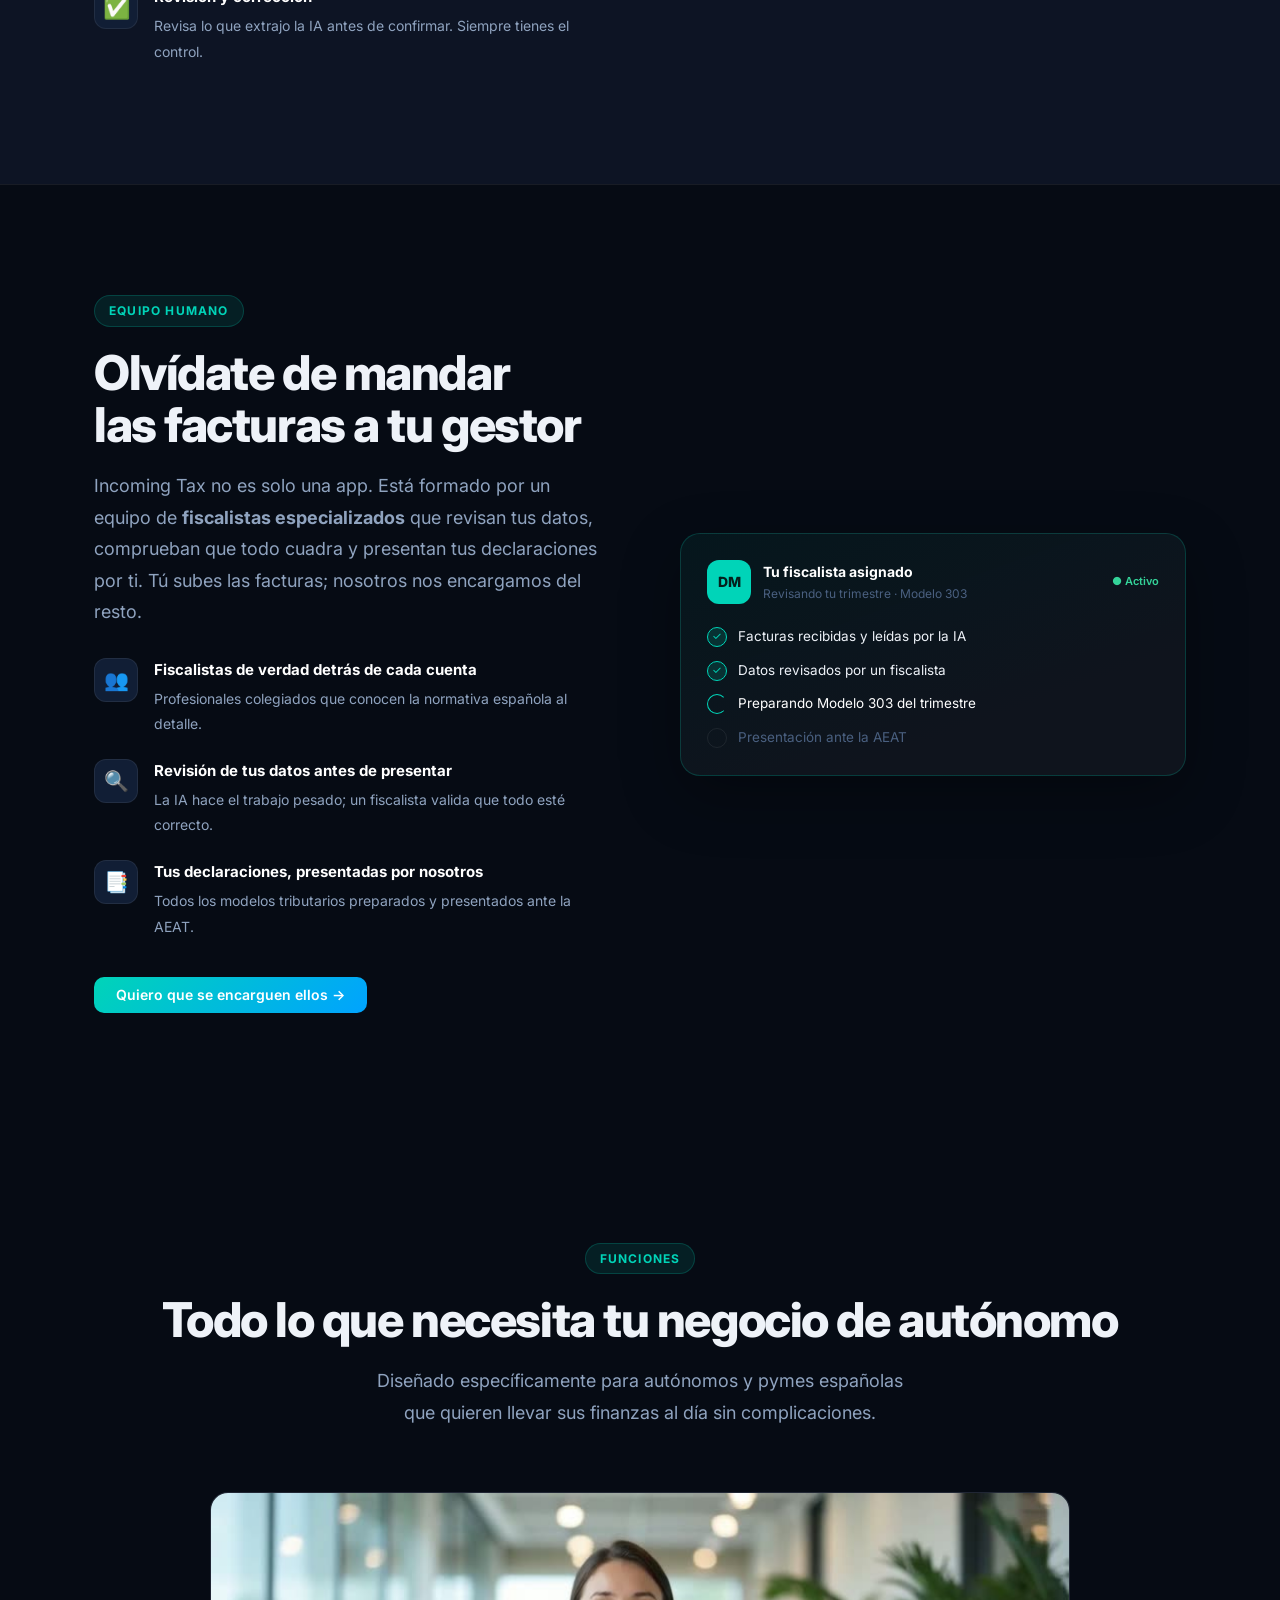
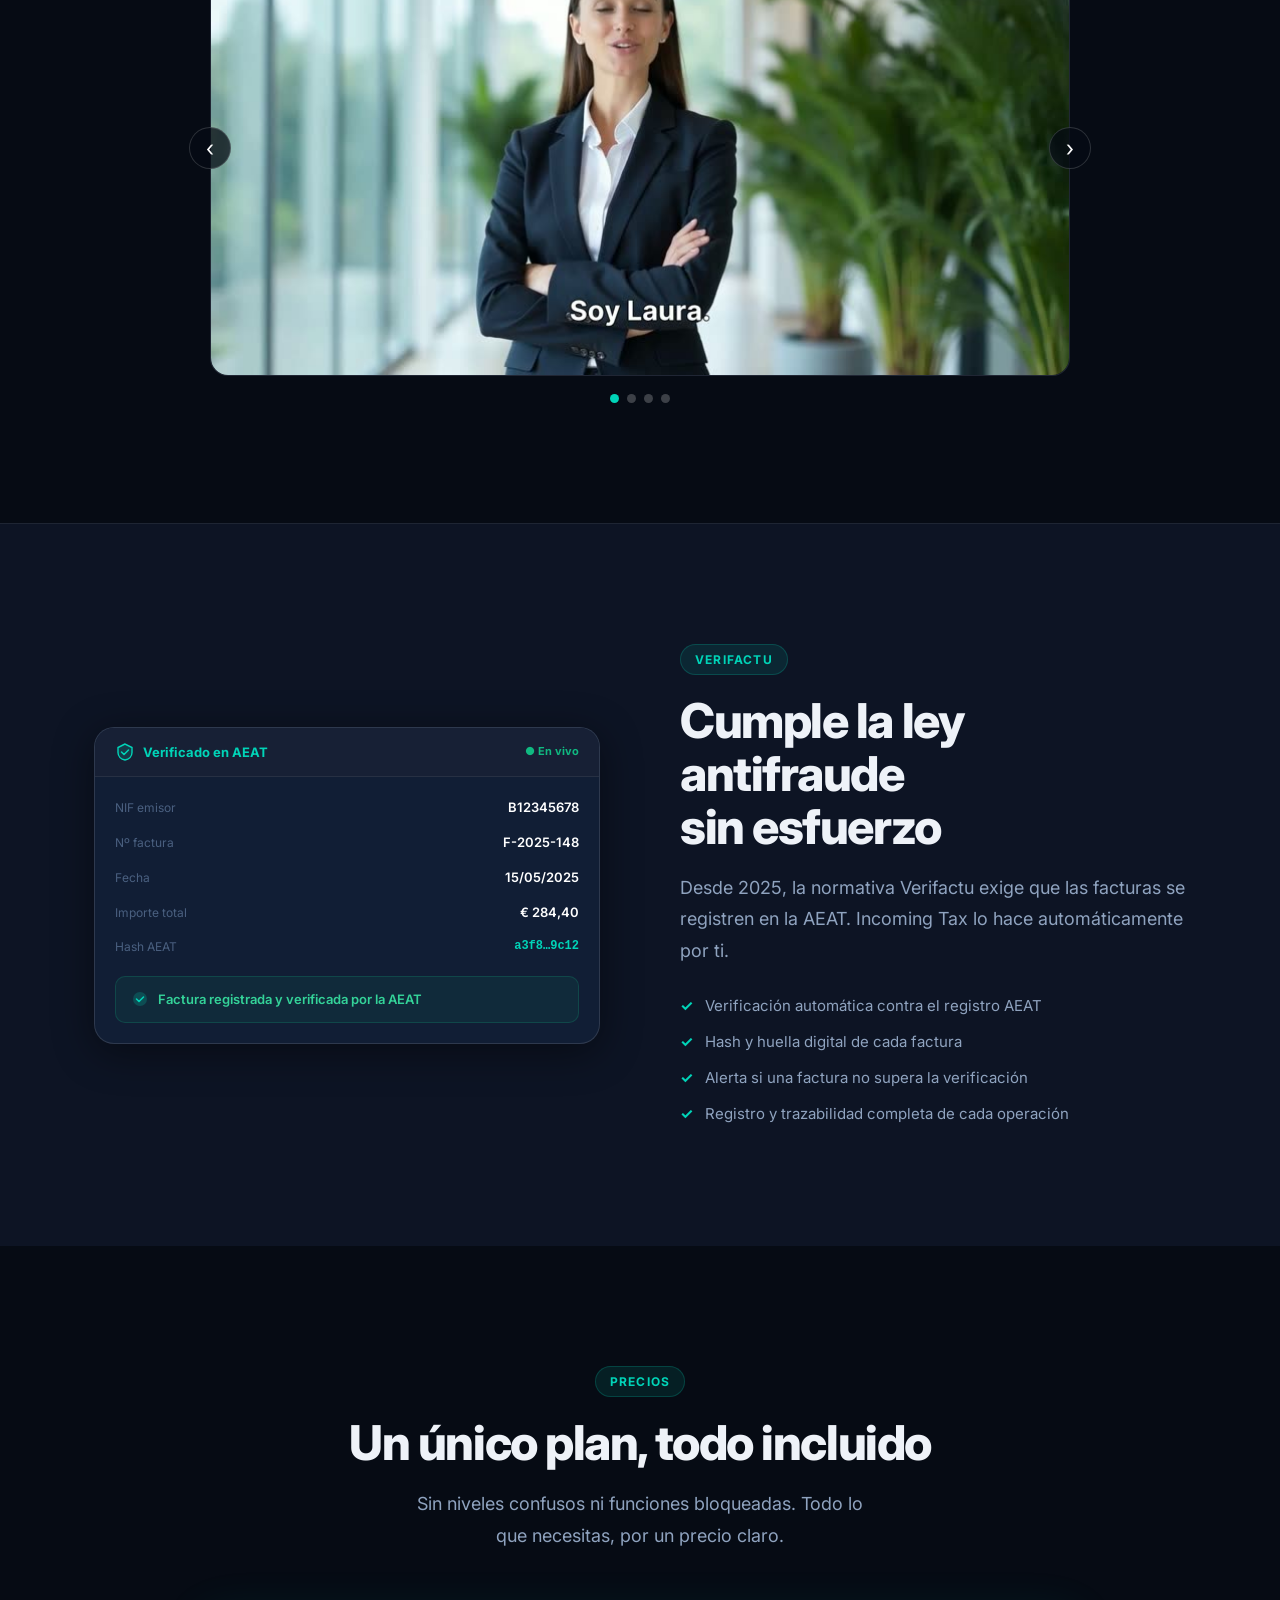
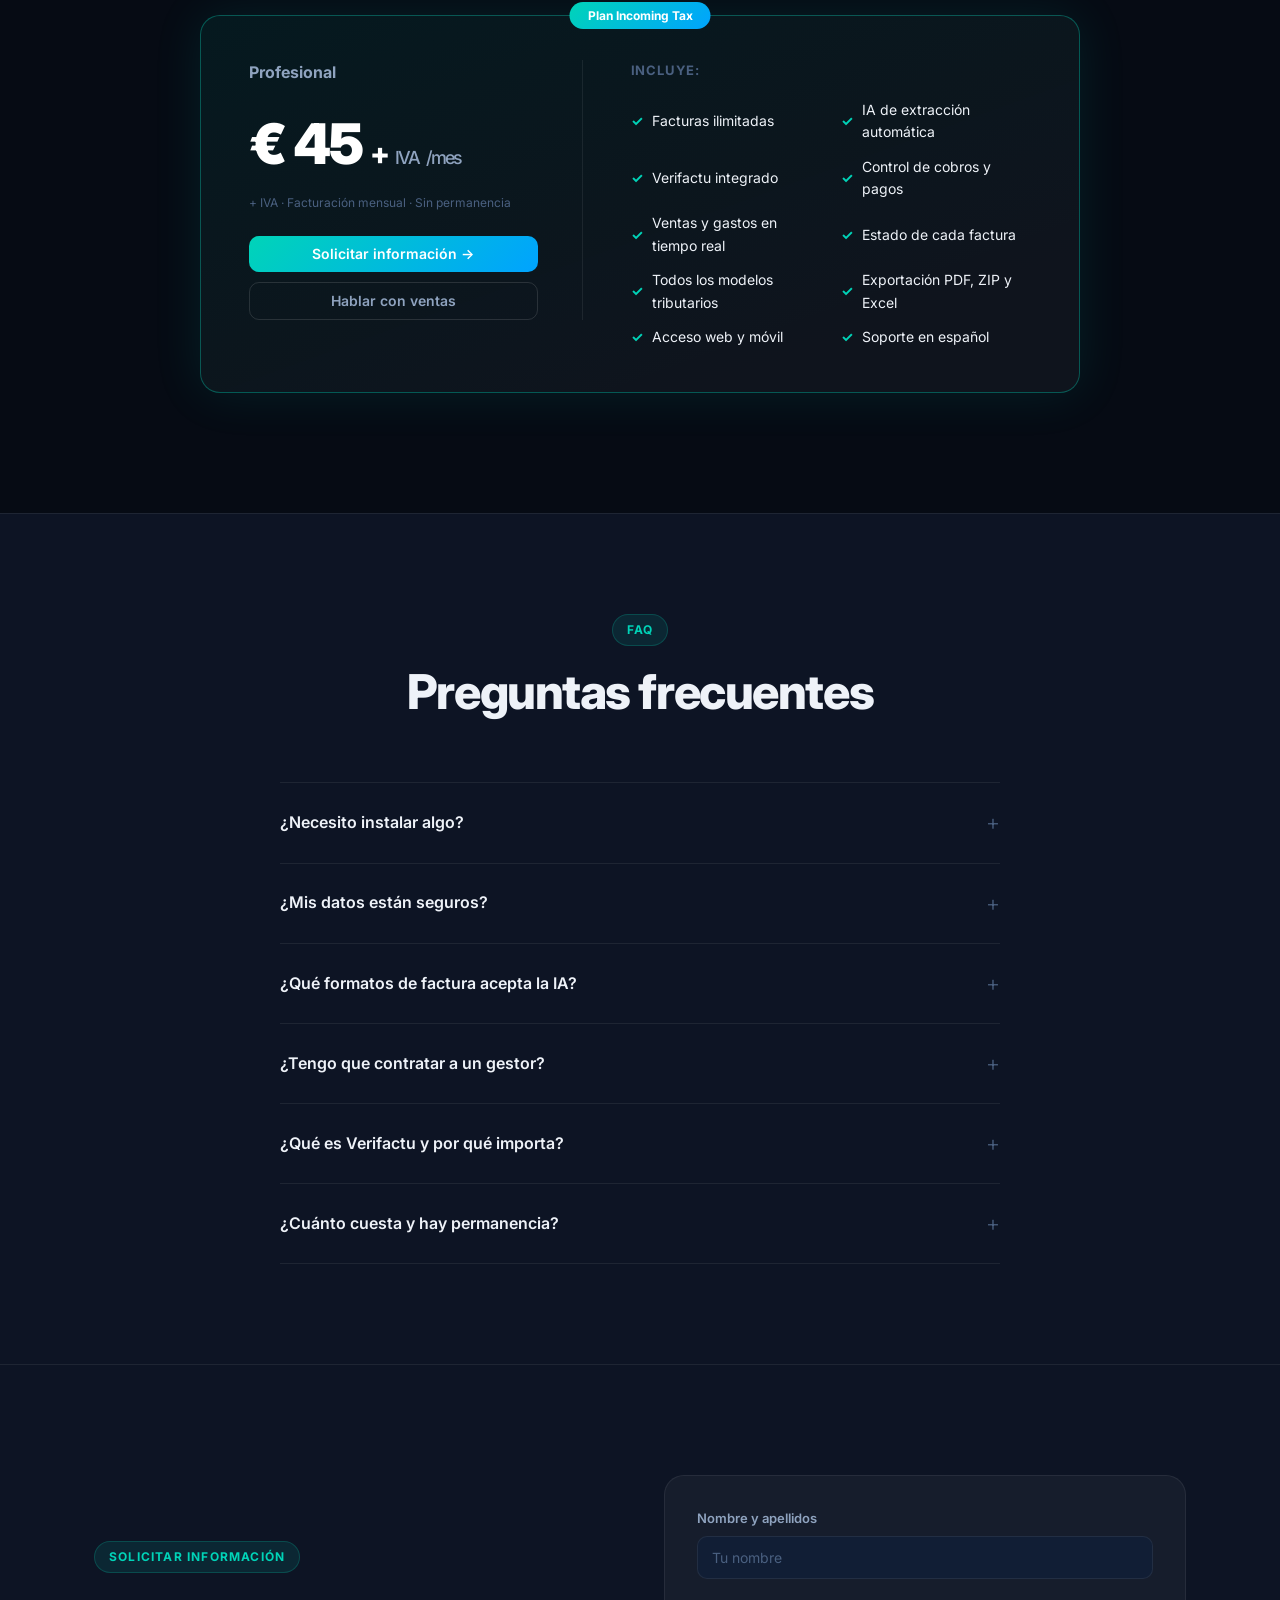
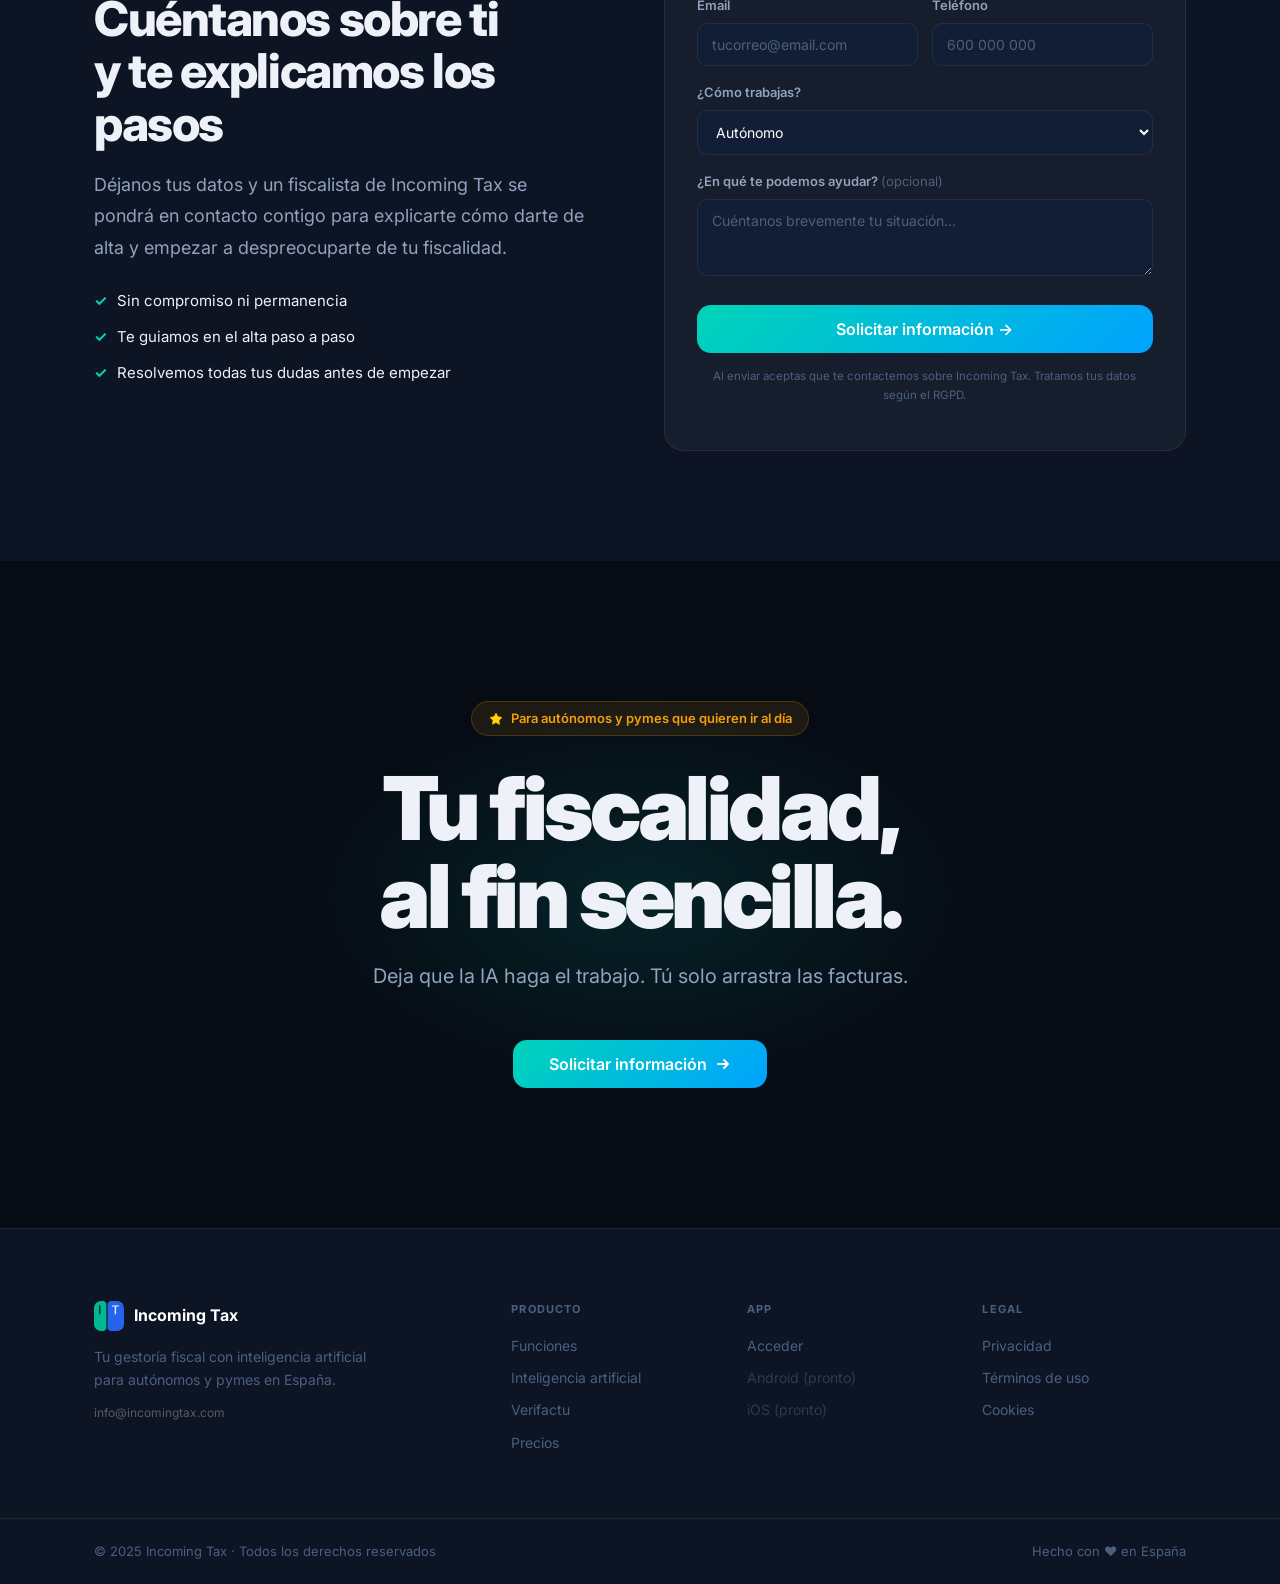
==== commit 4aa8ee17: "Ajusta el subtitulo del hero: 'junto a nuestro servicio' Co-Authored-By: Claude Fable 5 <noreply@ant" ====
--- a/index.html
+++ b/index.html
@@ -66,7 +66,7 @@
         <span class="hero__title-gradient">con inteligencia artificial</span>
       </h1>
       <p class="hero__sub">
-        Somos una gestoría que te ofrece con nuestro servicio una app con IA para controlar tus facturas, gastos y reportes a la AEAT.<br>
+        Somos una gestoría que te ofrece junto a nuestro servicio una app con IA para controlar tus facturas, gastos y reportes a la AEAT.<br>
         <span class="hero__sub-line2">Todo controlado desde Incoming Tax y sin pérdida de documentación.</span>
       </p>
       <div class="hero__cta">
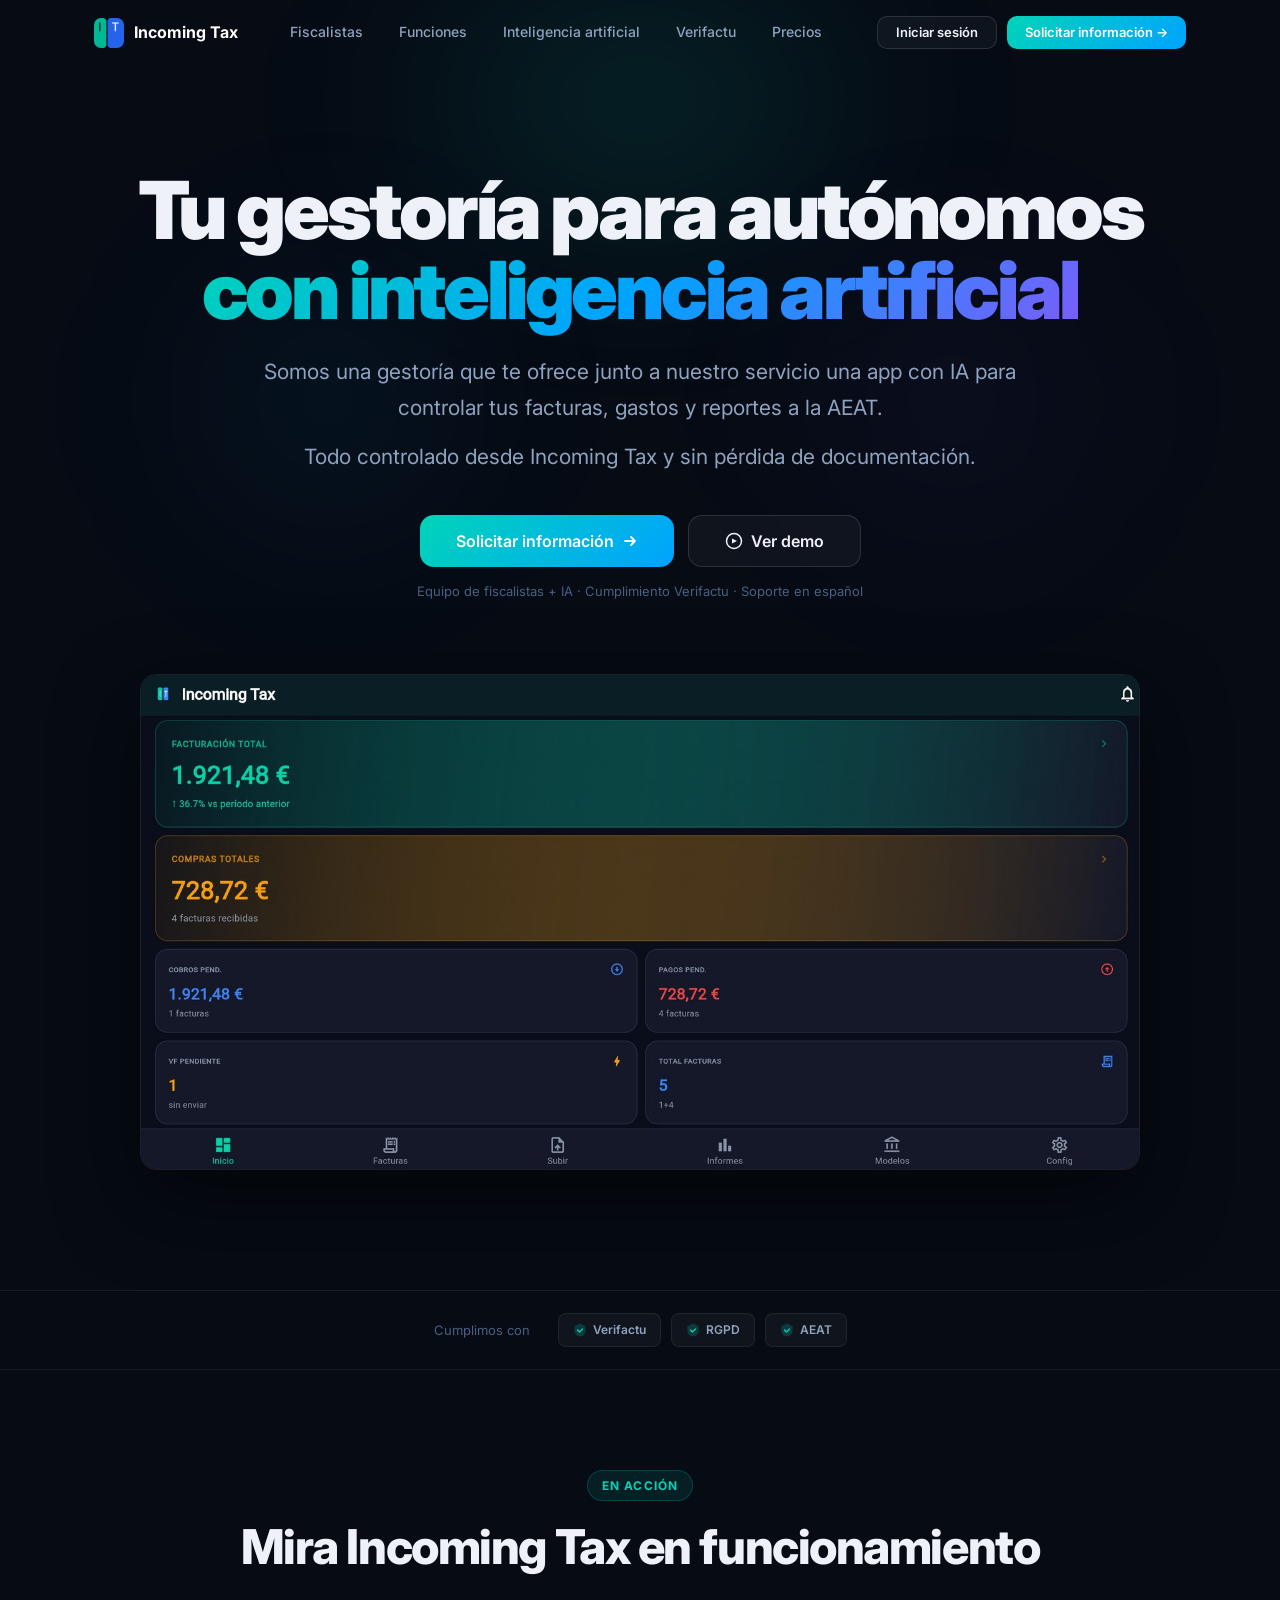
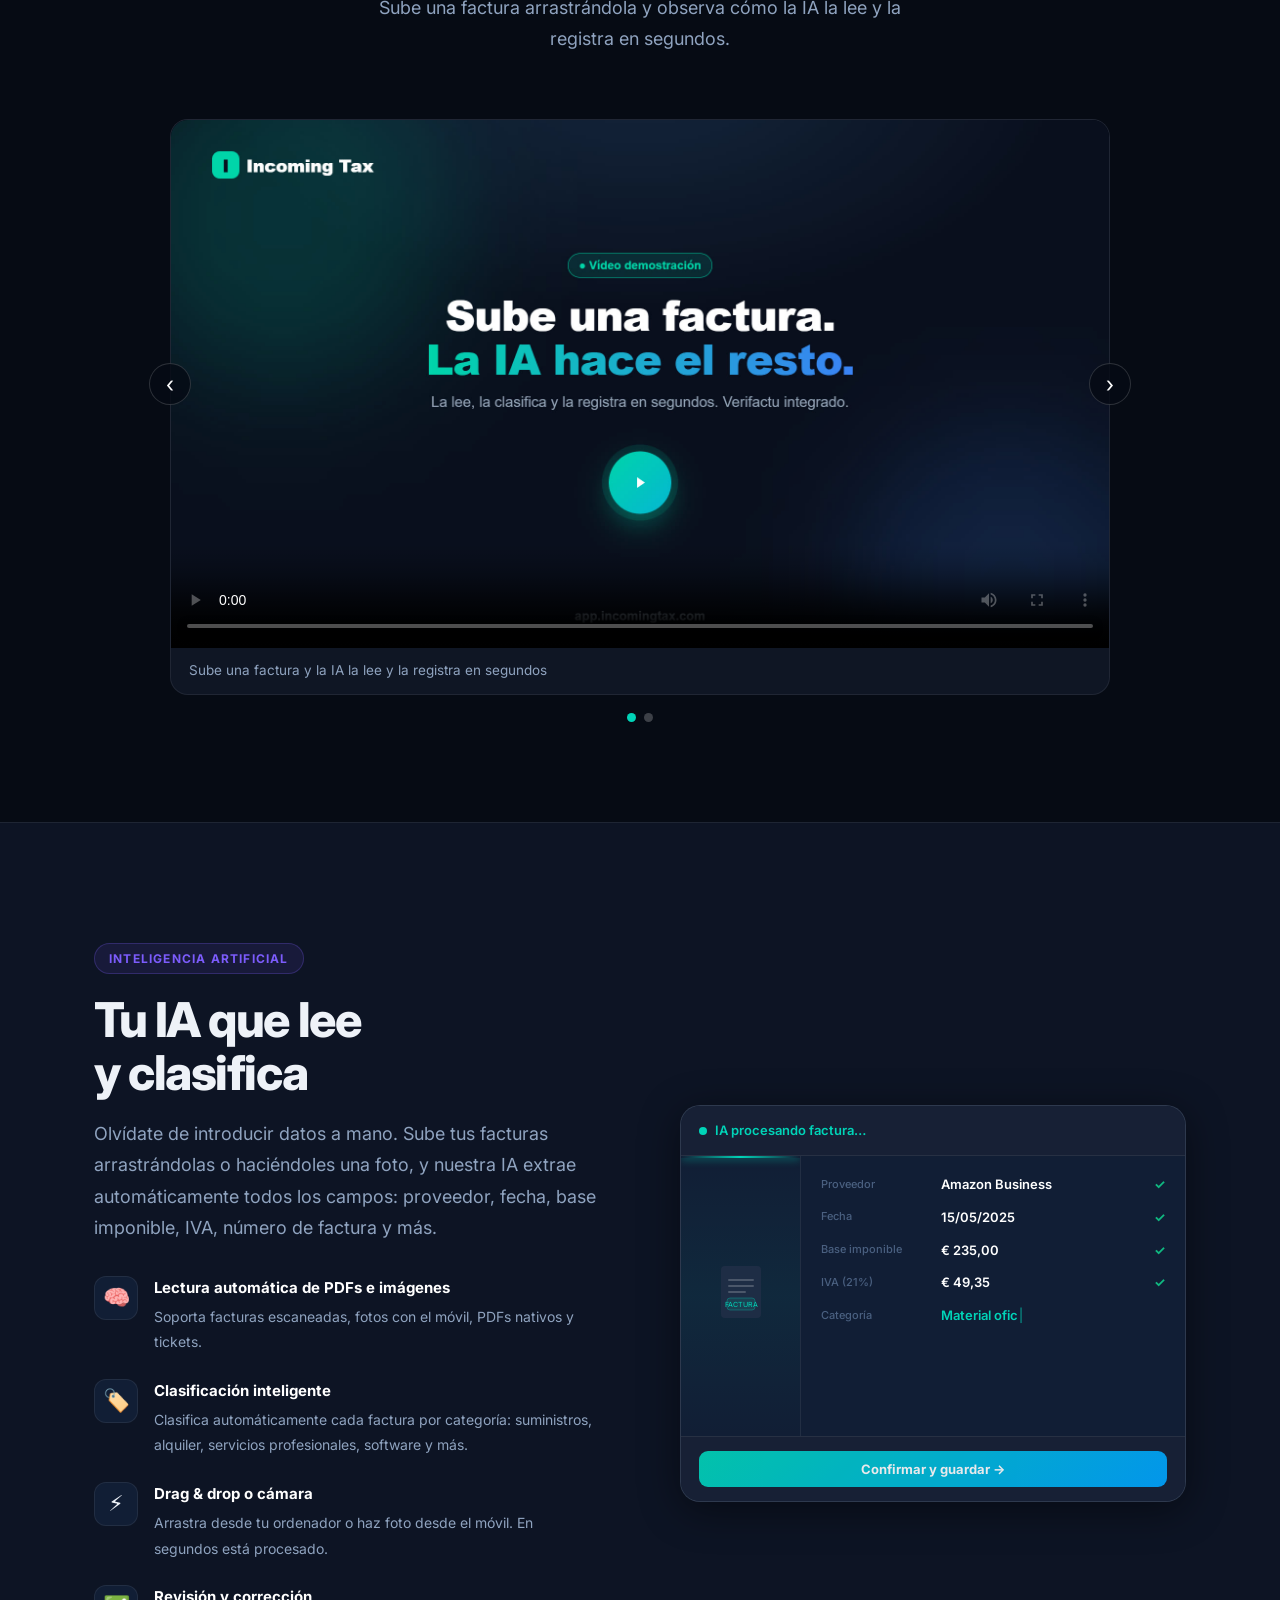
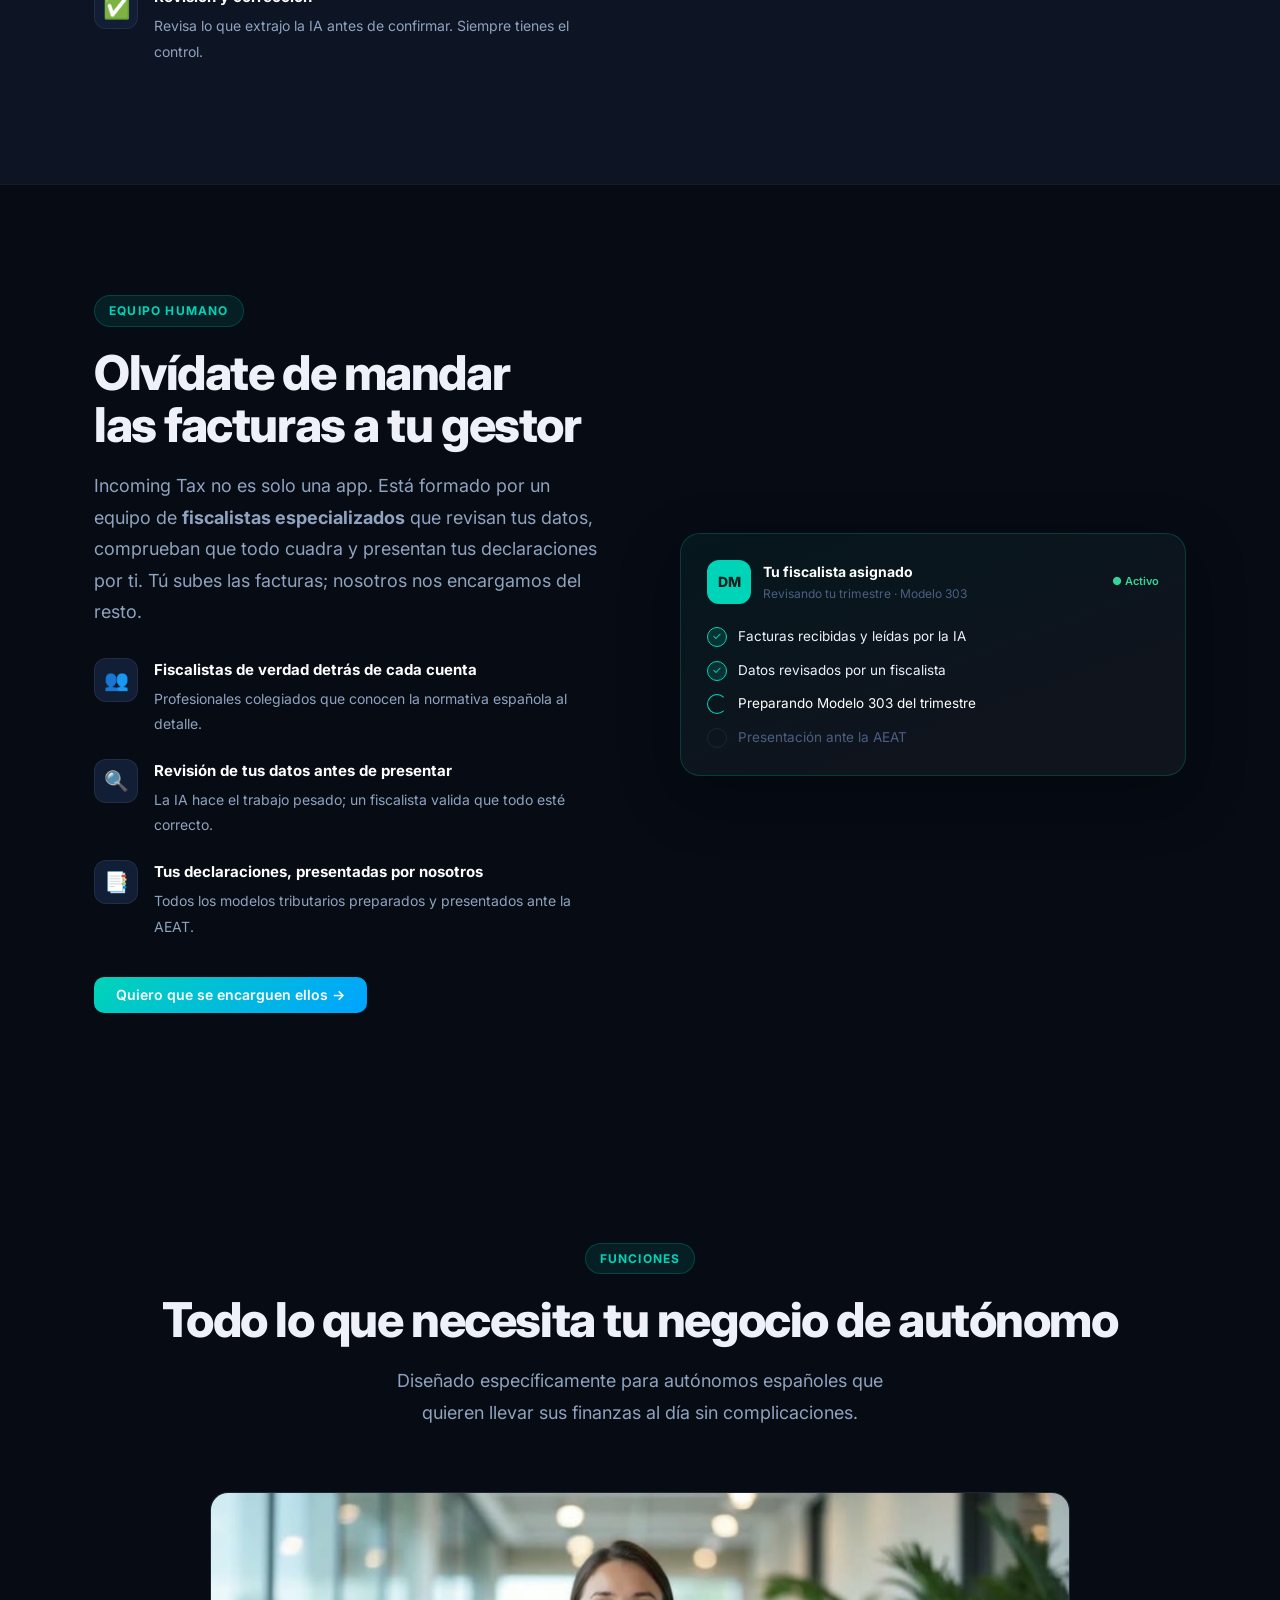
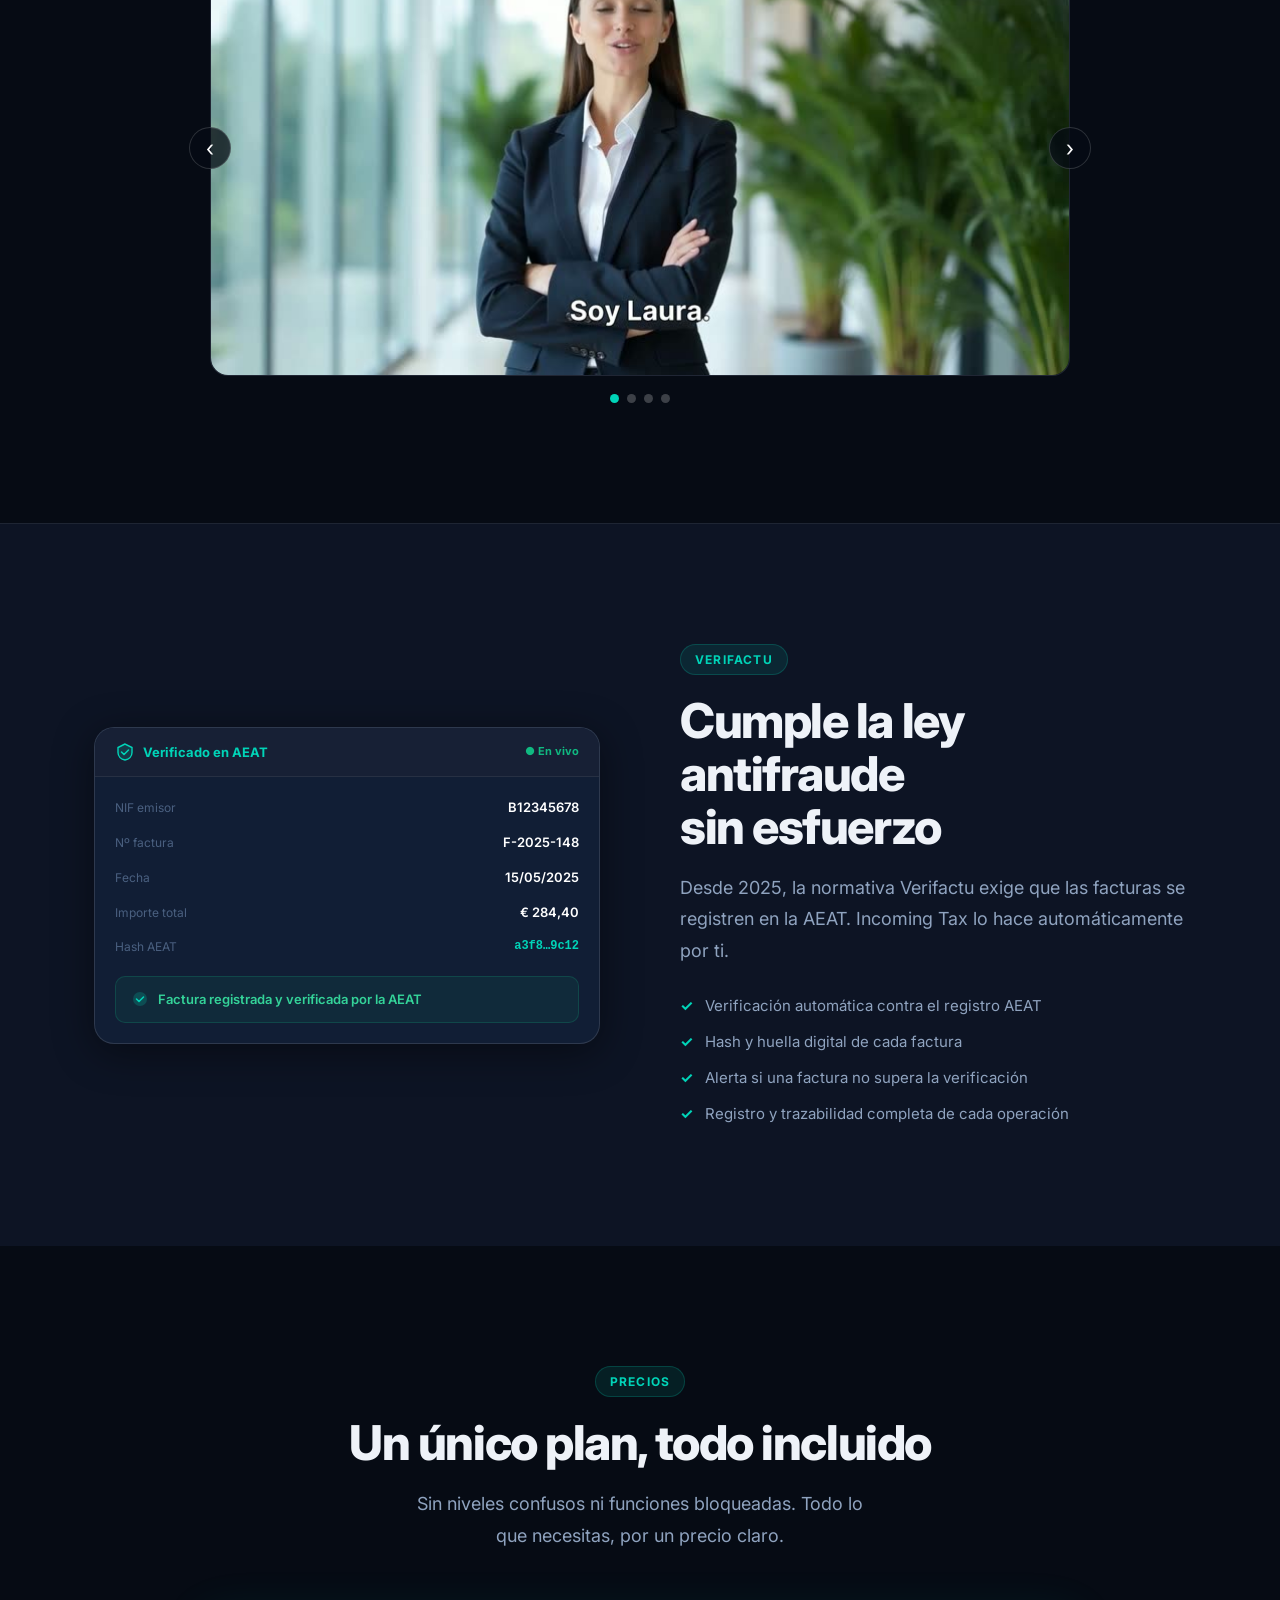
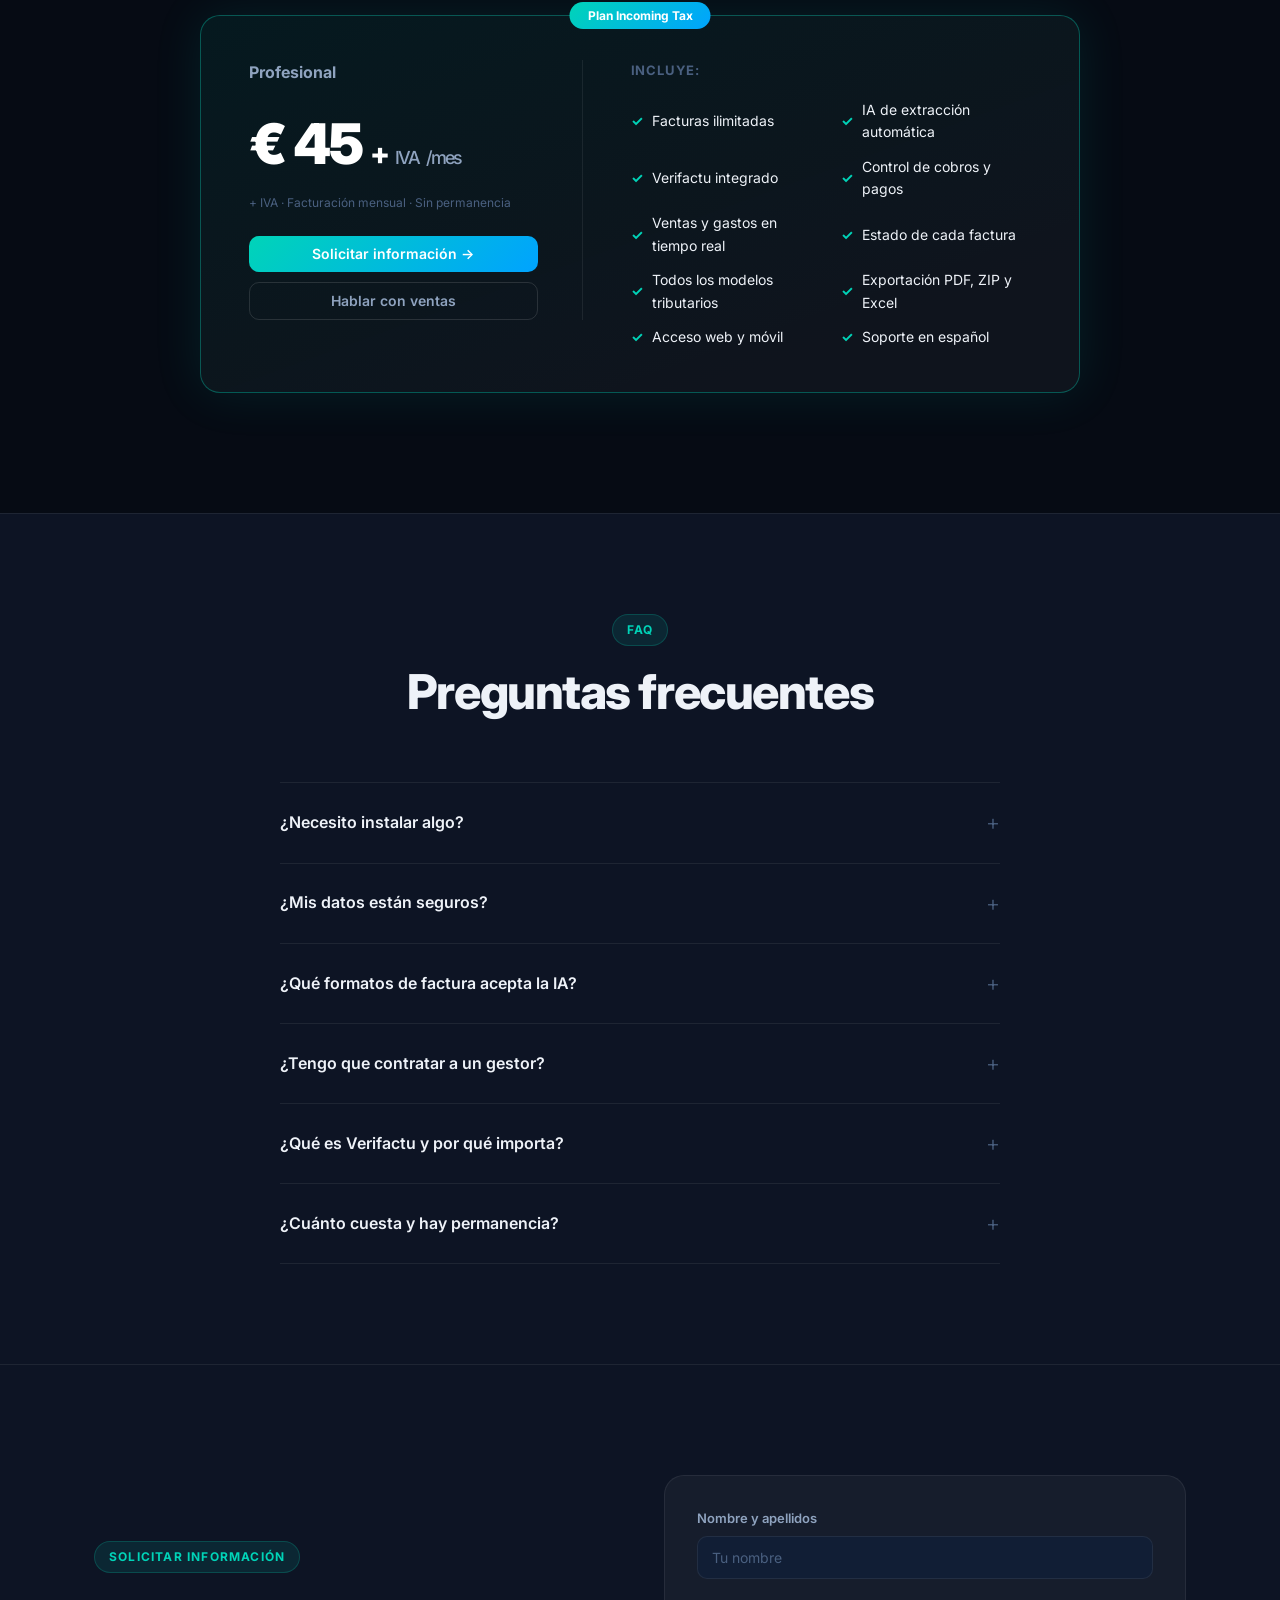
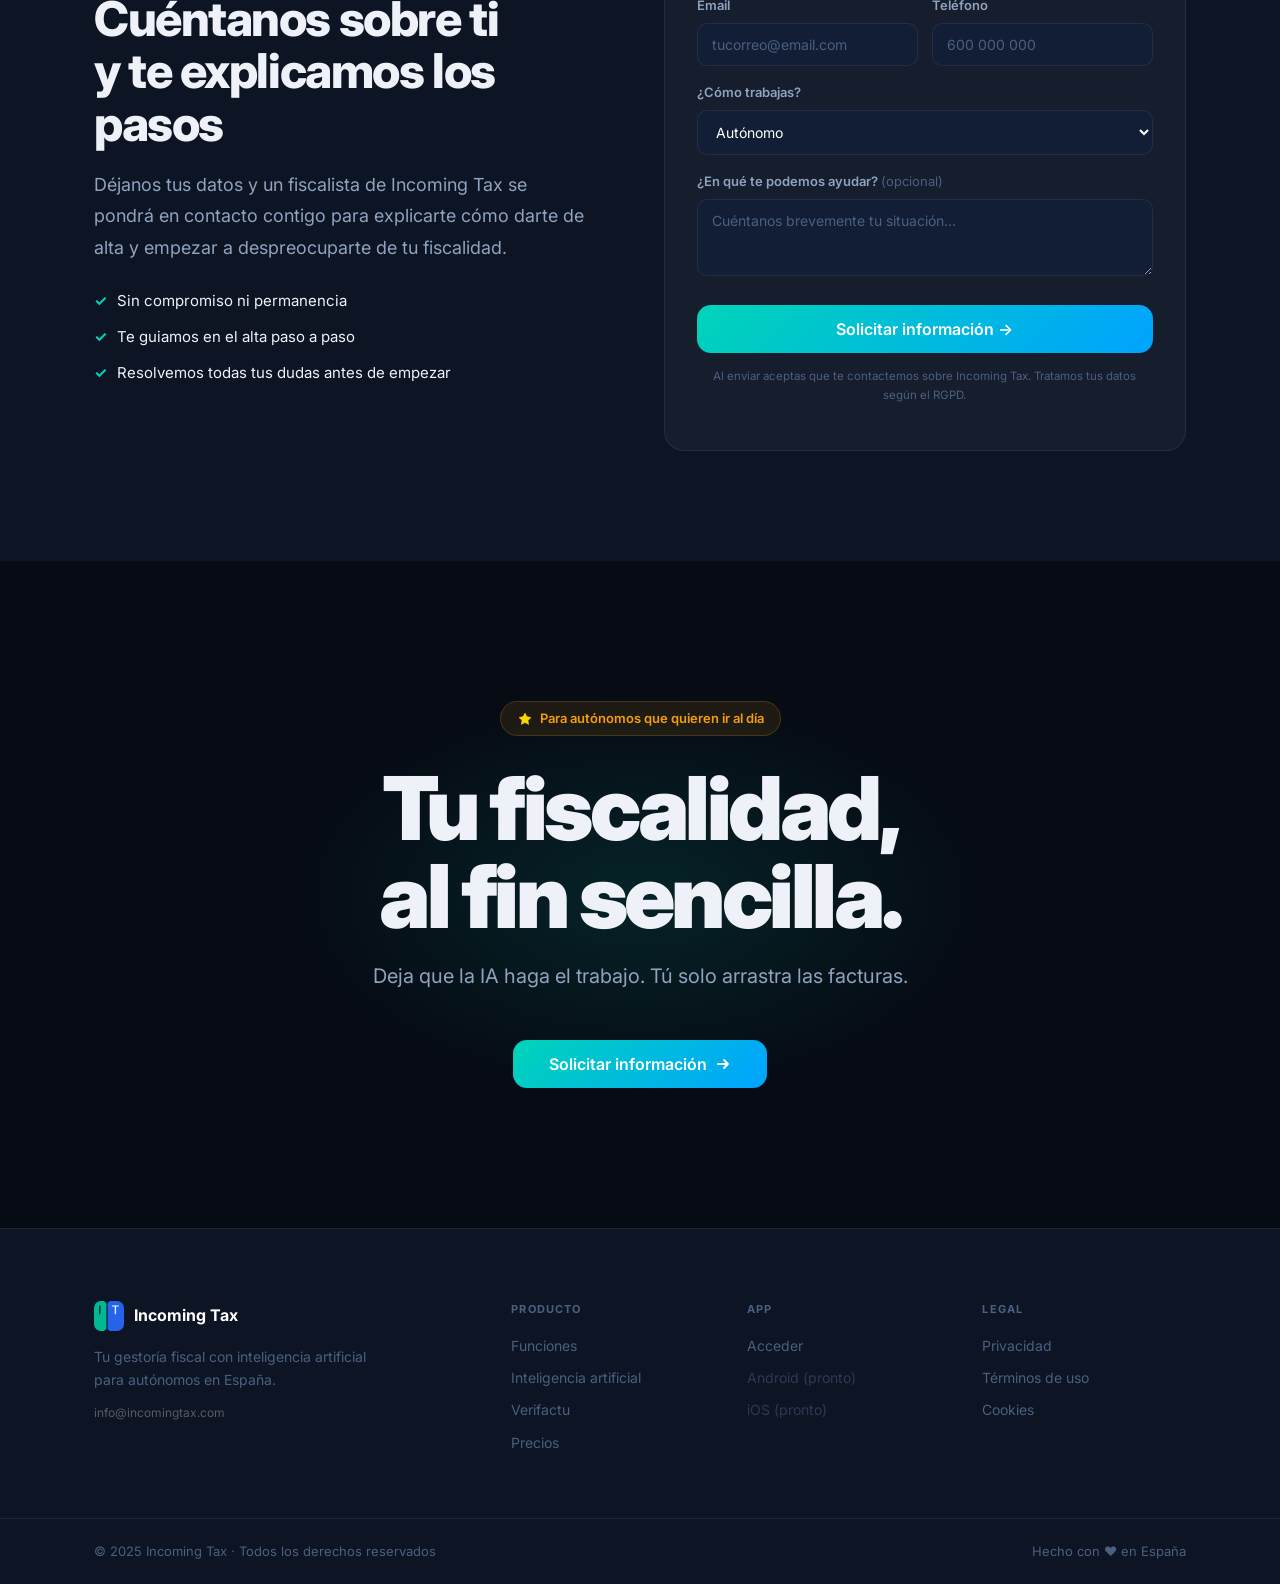
==== commit 9291aa3e: "Enfoca la web solo en autonomos: elimina todas las menciones a pymes - Subtitulo de Funciones, FAQ, " ====
--- a/index.html
+++ b/index.html
@@ -288,7 +288,7 @@
       <div class="section-center">
         <div class="label-chip">Funciones</div>
         <h2 class="section-title">Todo lo que necesita tu negocio de autónomo</h2>
-        <p class="section-body" style="max-width:540px;margin:0 auto">Diseñado específicamente para autónomos y pymes españolas que quieren llevar sus finanzas al día sin complicaciones.</p>
+        <p class="section-body" style="max-width:540px;margin:0 auto">Diseñado específicamente para autónomos españoles que quieren llevar sus finanzas al día sin complicaciones.</p>
       </div>
       <div class="video-carousel" id="videoCarousel">
         <button class="vc-arrow vc-arrow--prev" aria-label="Vídeo anterior">&#8249;</button>
@@ -440,7 +440,7 @@
         </details>
         <details class="faq-item">
           <summary>¿Tengo que contratar a un gestor?</summary>
-          <p>Incoming Tax no sustituye a un asesor fiscal para casos complejos, pero para la gran mayoría de autónomos y pymes pequeñas es suficiente para llevar las cuentas al día y presentar las declaraciones trimestrales.</p>
+          <p>Incoming Tax no sustituye a un asesor fiscal para casos complejos, pero para la gran mayoría de autónomos es suficiente para llevar las cuentas al día y presentar las declaraciones trimestrales.</p>
         </details>
         <details class="faq-item">
           <summary>¿Qué es Verifactu y por qué importa?</summary>
@@ -486,7 +486,6 @@
             <label>¿Cómo trabajas?
               <select name="tipo">
                 <option value="Autónomo">Autónomo</option>
-                <option value="Pyme / Sociedad">Pyme / Sociedad</option>
                 <option value="Aún no estoy dado de alta">Aún no estoy dado de alta</option>
                 <option value="Otro">Otro</option>
               </select>
@@ -512,7 +511,7 @@
     <div class="container final-cta__inner">
       <div class="final-cta__badge">
         <svg width="16" height="16" viewBox="0 0 16 16" fill="none"><path d="M8 2l1.8 3.6L14 6.5l-3 2.9.7 4.1L8 11.5l-3.7 1.9.7-4.1L2 6.5l4.2-.9L8 2Z" fill="#FFD700" stroke="#FFD700" stroke-width=".5" stroke-linejoin="round"/></svg>
-        Para autónomos y pymes que quieren ir al día
+        Para autónomos que quieren ir al día
       </div>
       <h2 class="final-cta__title">Tu fiscalidad,<br>al fin sencilla.</h2>
       <p class="final-cta__sub">Deja que la IA haga el trabajo. Tú solo arrastra las facturas.</p>
@@ -531,7 +530,7 @@
           <img src="logo.png" alt="Incoming Tax" class="nav__logo-img" />
           <span style="color:#fff;font-size:16px;font-weight:700">Incoming Tax</span>
         </a>
-        <p>Tu gestoría fiscal con inteligencia artificial<br>para autónomos y pymes en España.</p>
+        <p>Tu gestoría fiscal con inteligencia artificial<br>para autónomos en España.</p>
         <p style="margin-top:12px;color:rgba(255,255,255,0.3);font-size:12px">info@incomingtax.com</p>
       </div>
       <div class="footer__nav">
